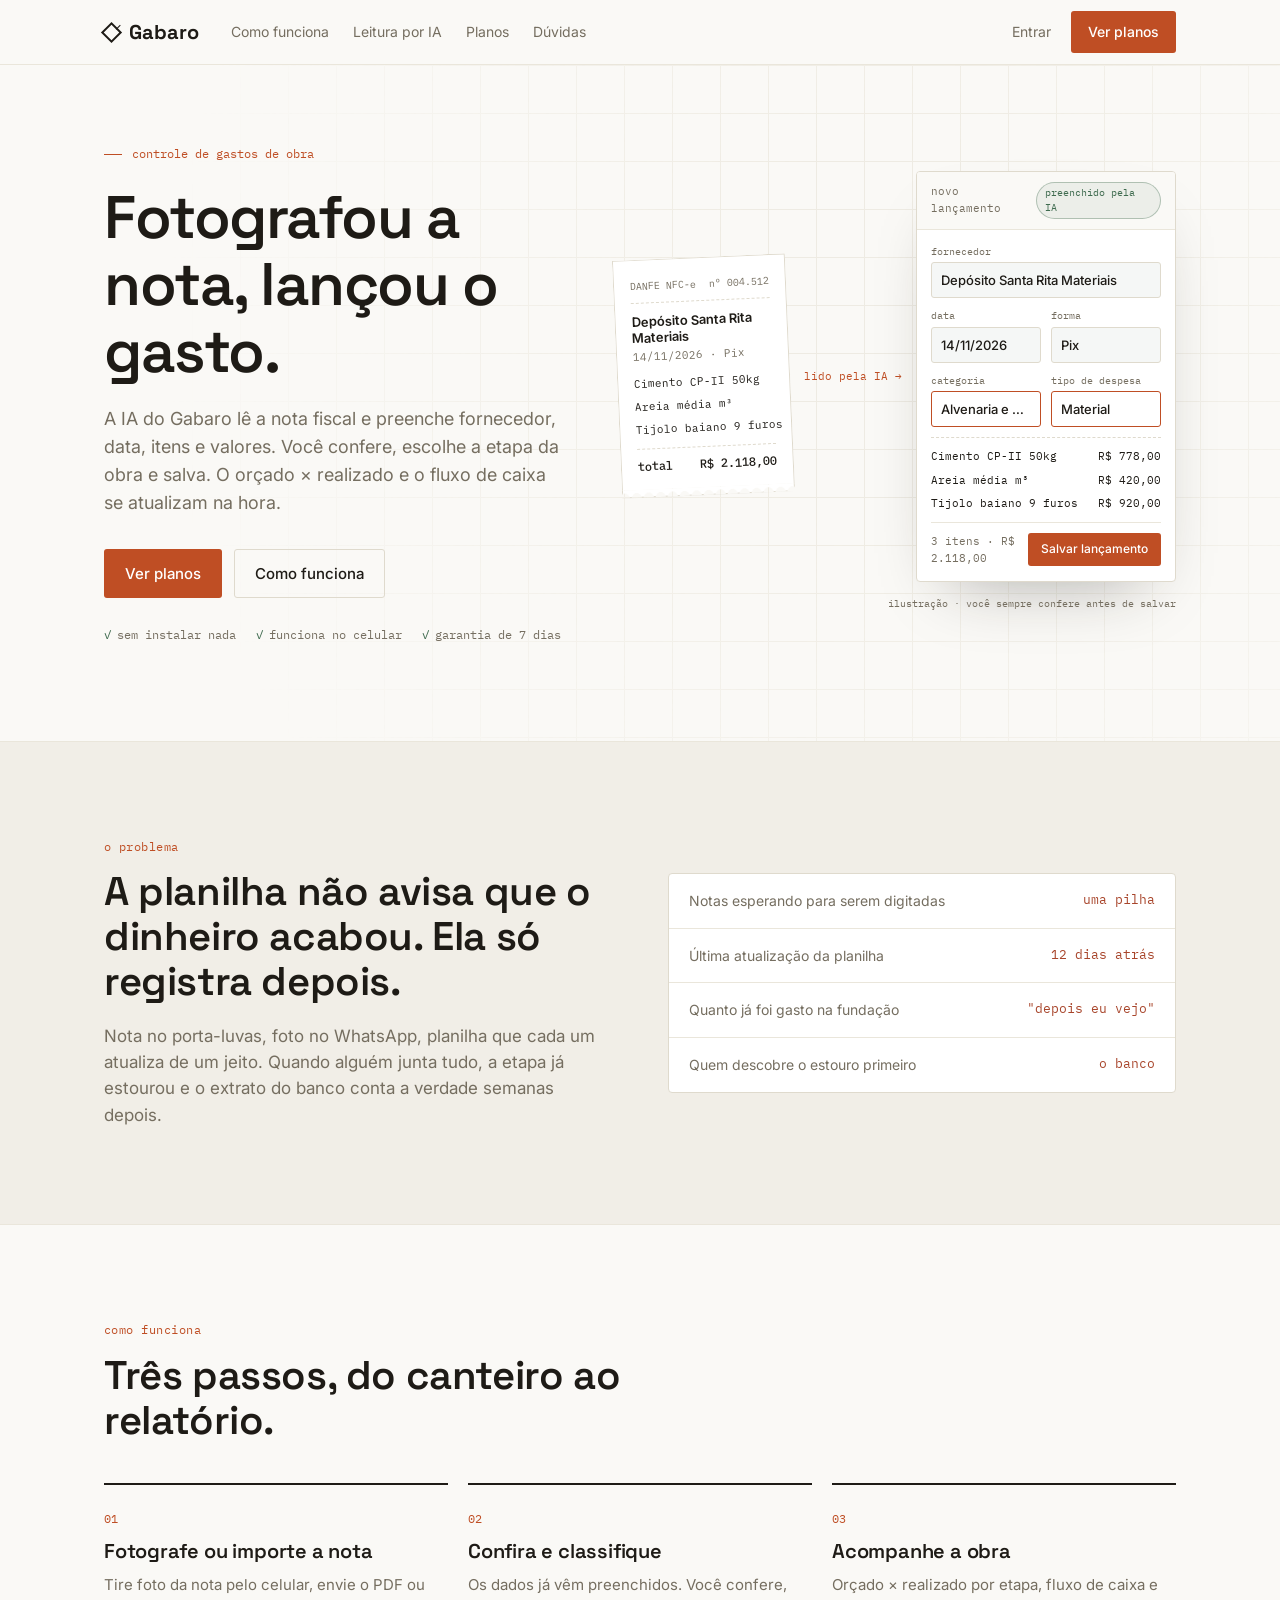
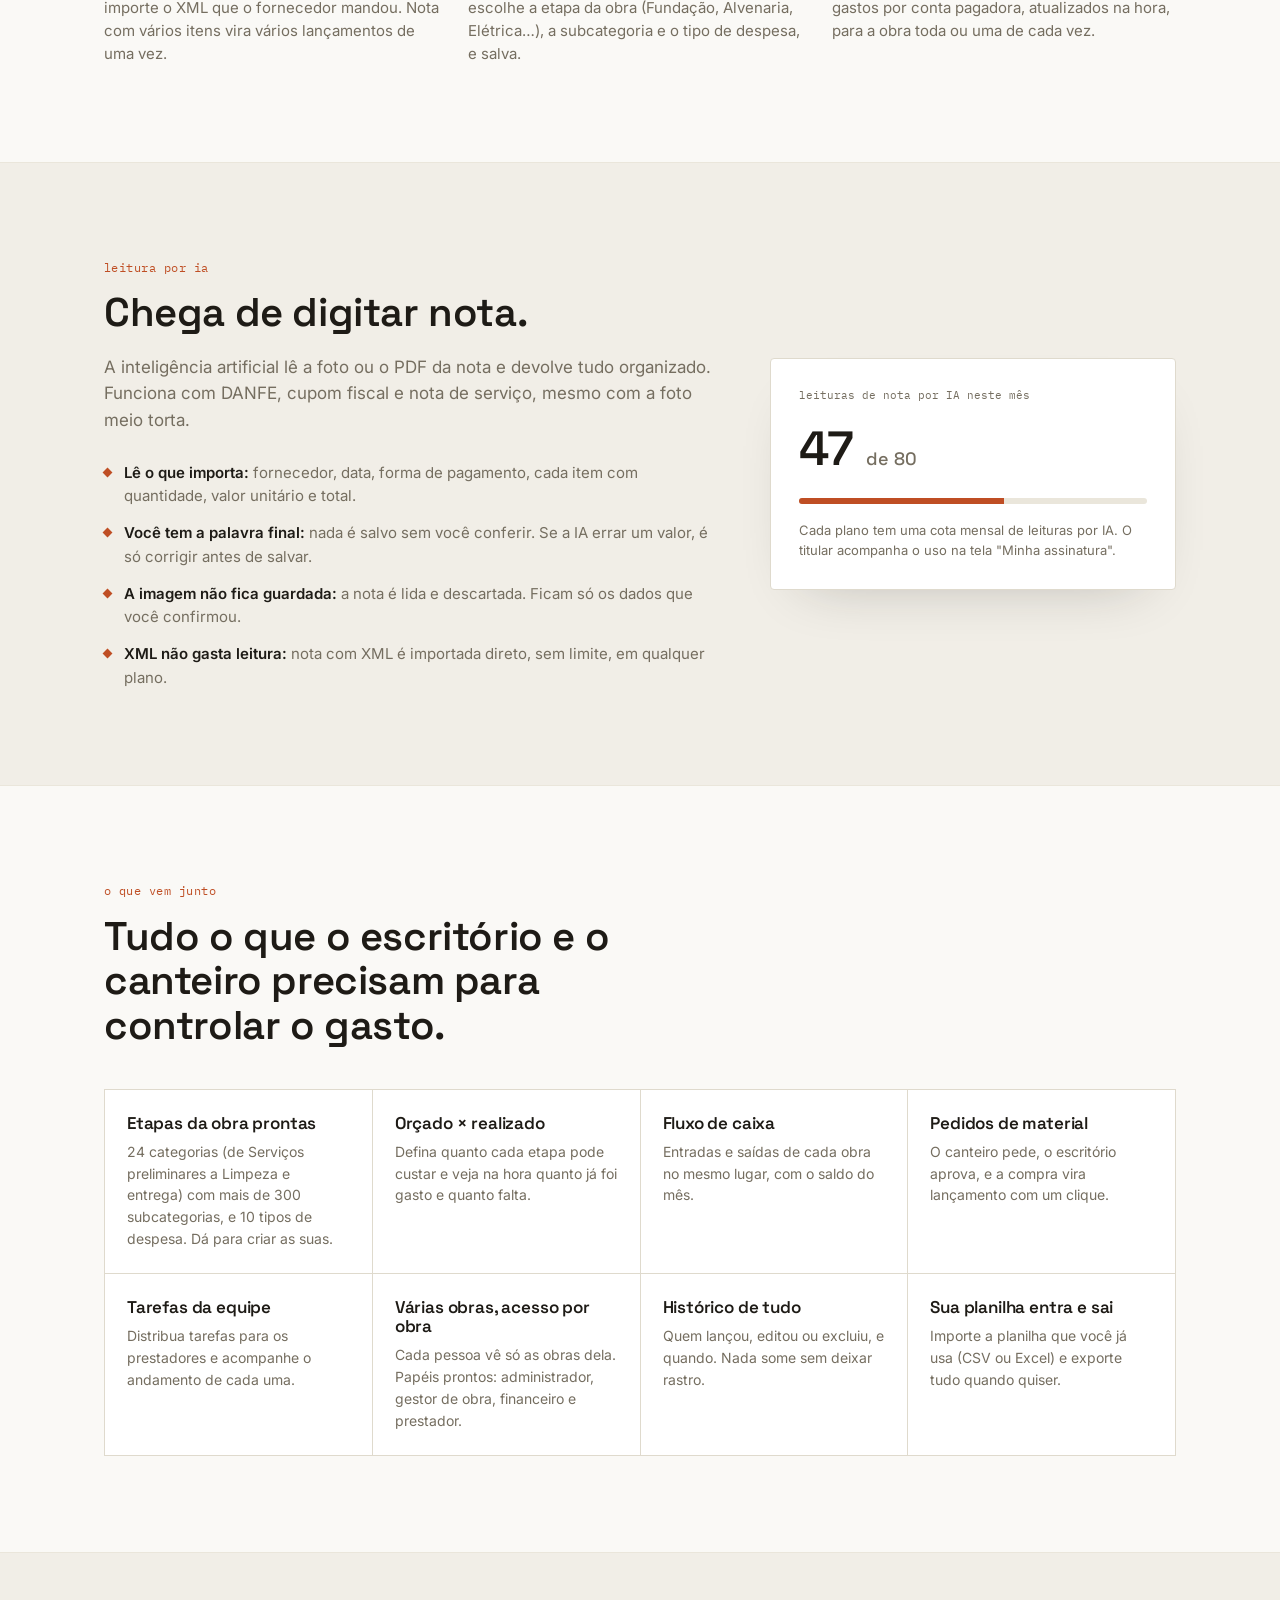
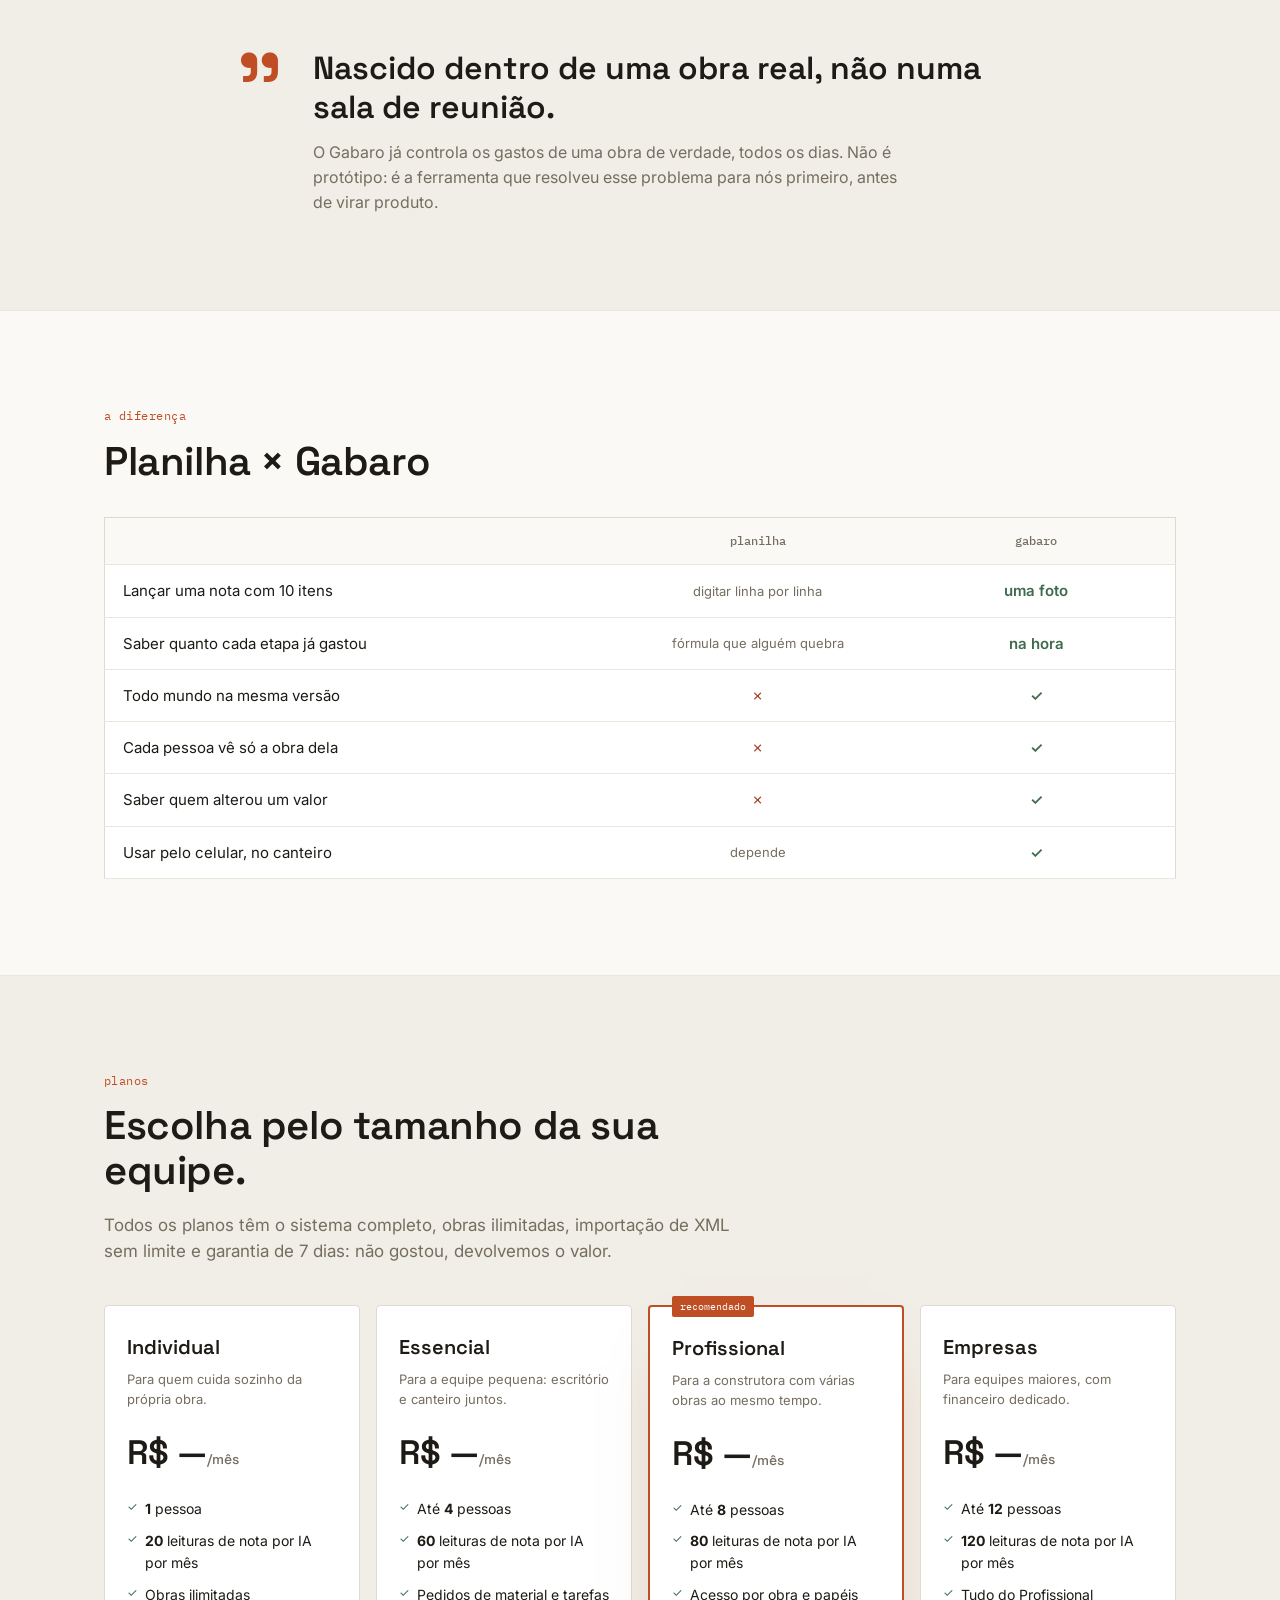
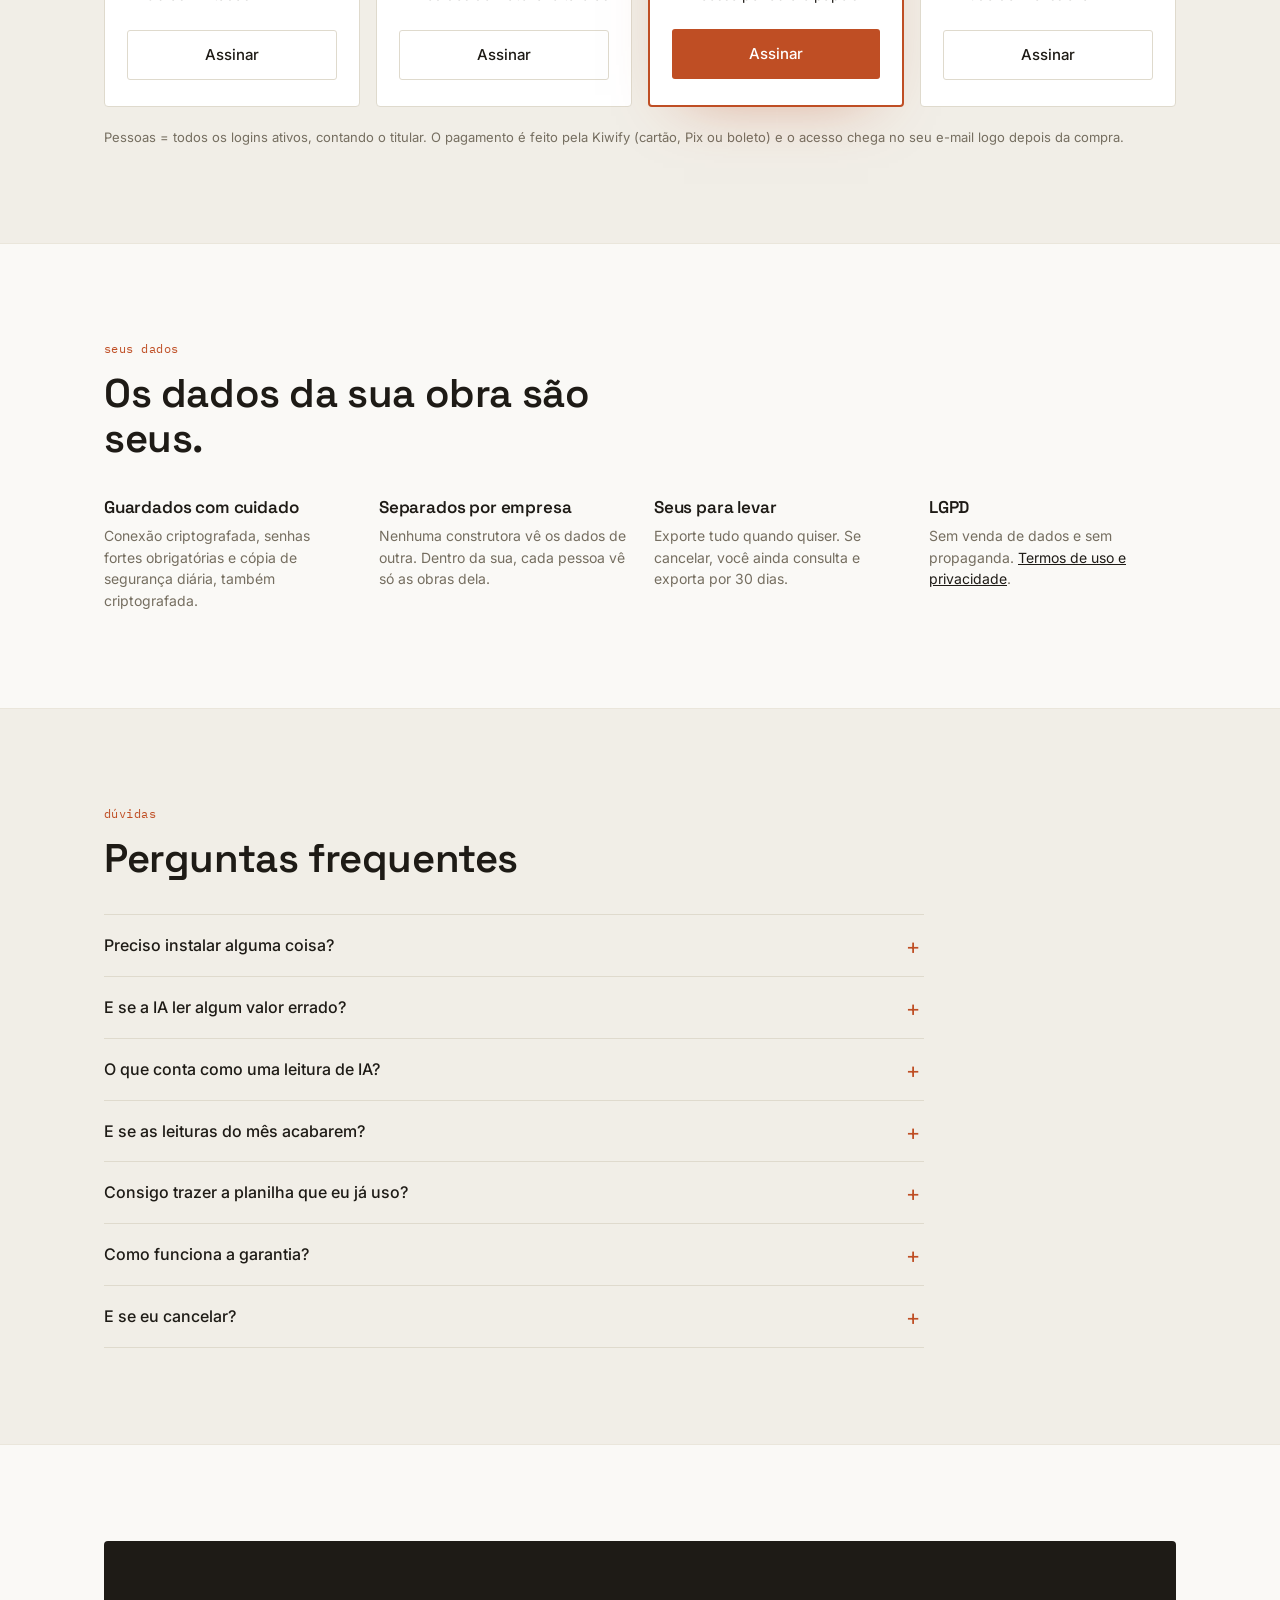
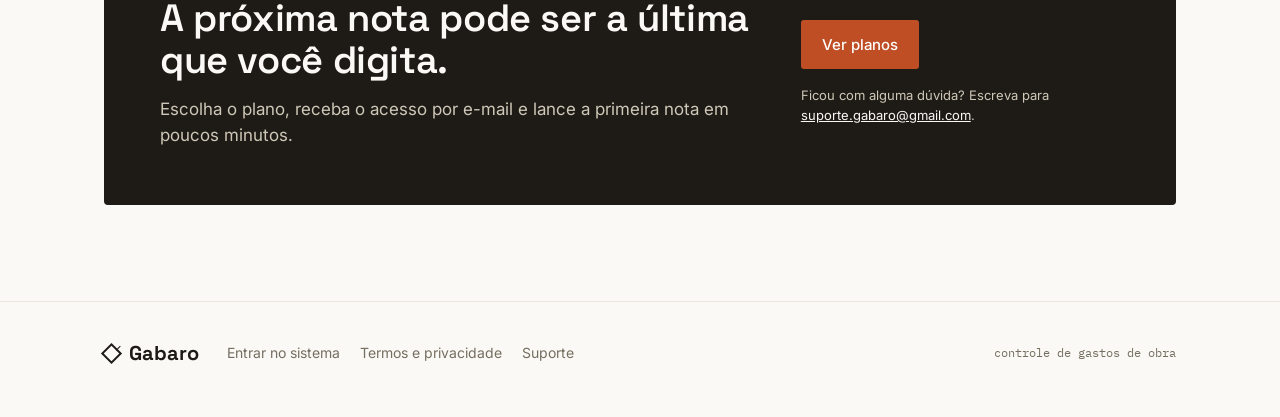
==== index.html @ 7b26a770 "feat: página de vendas refeita com o Gabaro de hoje e a leitura por IA Tira o que o sistema não tem " ====
<!DOCTYPE html>
<html lang="pt-BR">
<head>
<meta charset="UTF-8">
<meta name="viewport" content="width=device-width, initial-scale=1.0">
<title>Gabaro — controle de gastos de obra</title>
<meta name="description" content="Fotografe a nota e a IA lança o gasto. Orçado × realizado por etapa, fluxo de caixa e a equipe da obra trabalhando junto. Sem planilha.">
<link rel="preconnect" href="https://fonts.googleapis.com">
<link rel="preconnect" href="https://fonts.gstatic.com" crossorigin>
<link href="https://fonts.googleapis.com/css2?family=Space+Grotesk:wght@500;600;700&family=Inter:wght@400;500;600&family=IBM+Plex+Mono:wght@400;500&display=swap" rel="stylesheet">
<link rel="stylesheet" href="style.css">
</head>
<body>

<!--
  PREENCHER ANTES DE PUBLICAR (procure por "PREENCHER"):
  - preço de cada plano (R$ —) e o link de checkout da Kiwify de cada um (href="#planos")
  - leituras de IA por plano: números provisórios até a medição com notas reais
  - endereço do sistema: https://app.gabaro.com.br (trocar se o domínio for outro)
-->

<header>
  <div class="wrap nav">
    <a href="#topo" class="logo"><span class="mark"></span>Gabaro</a>
    <nav class="nav-links">
      <a href="#como-funciona">Como funciona</a>
      <a href="#ia">Leitura por IA</a>
      <a href="#planos">Planos</a>
      <a href="#duvidas">Dúvidas</a>
    </nav>
    <div class="nav-acoes">
      <a href="https://app.gabaro.com.br" class="nav-entrar">Entrar</a>
      <a href="#planos" class="btn btn-primary">Ver planos</a>
    </div>
  </div>
</header>

<main id="topo">

<!-- ───────── hero ───────── -->
<section class="hero">
  <div class="wrap hero-grid">
    <div class="hero-texto">
      <div class="eyebrow mono">controle de gastos de obra</div>
      <h1 class="headline">Fotografou a nota, lançou o gasto.</h1>
      <p class="sub">A IA do Gabaro lê a nota fiscal e preenche fornecedor, data, itens e valores. Você confere, escolhe a etapa da obra e salva. O orçado × realizado e o fluxo de caixa se atualizam na hora.</p>
      <div class="hero-ctas">
        <a href="#planos" class="btn btn-primary">Ver planos</a>
        <a href="#como-funciona" class="btn btn-ghost">Como funciona</a>
      </div>
      <ul class="hero-selos mono">
        <li>sem instalar nada</li>
        <li>funciona no celular</li>
        <li>garantia de 7 dias</li>
      </ul>
    </div>

    <!-- ilustração: nota lida pela IA virando lançamento -->
    <div class="demo reveal" aria-label="Ilustração: nota fiscal lida pela IA e o lançamento preenchido">
      <div class="nota">
        <div class="nota-topo mono">
          <span>DANFE NFC-e</span><span>nº 004.512</span>
        </div>
        <div class="nota-forn">Depósito Santa Rita Materiais</div>
        <div class="nota-data mono">14/11/2026 · Pix</div>
        <div class="nota-itens mono">
          <div><span>Cimento CP-II 50kg</span><span>20 × 38,90</span></div>
          <div><span>Areia média m³</span><span>3 × 140,00</span></div>
          <div><span>Tijolo baiano 9 furos</span><span>1000 × 0,92</span></div>
        </div>
        <div class="nota-total mono"><span>total</span><span>R$ 2.118,00</span></div>
        <div class="scan" aria-hidden="true"></div>
      </div>

      <div class="seta mono" aria-hidden="true">lido pela IA <span class="seta-ponta">→</span></div>

      <div class="janela">
        <div class="janela-barra">
          <span class="mono">novo lançamento</span>
          <span class="pill mono">preenchido pela IA</span>
        </div>
        <div class="janela-corpo">
          <div class="campo"><span class="mono">fornecedor</span><b>Depósito Santa Rita Materiais</b></div>
          <div class="campos-2">
            <div class="campo"><span class="mono">data</span><b>14/11/2026</b></div>
            <div class="campo"><span class="mono">forma</span><b>Pix</b></div>
          </div>
          <div class="campos-2">
            <div class="campo campo-voce"><span class="mono">categoria</span><b>Alvenaria e vedação</b></div>
            <div class="campo campo-voce"><span class="mono">tipo de despesa</span><b>Material</b></div>
          </div>
          <div class="linhas mono">
            <div><span>Cimento CP-II 50kg</span><span>R$ 778,00</span></div>
            <div><span>Areia média m³</span><span>R$ 420,00</span></div>
            <div><span>Tijolo baiano 9 furos</span><span>R$ 920,00</span></div>
          </div>
          <div class="janela-rodape">
            <span class="mono">3 itens · R$ 2.118,00</span>
            <span class="btn btn-primary btn-sm">Salvar lançamento</span>
          </div>
        </div>
      </div>
      <div class="demo-legenda mono">ilustração · você sempre confere antes de salvar</div>
    </div>
  </div>
</section>

<!-- ───────── problema ───────── -->
<section class="section-alt">
  <div class="wrap problema reveal">
    <div>
      <div class="kicker">o problema</div>
      <h2 class="section-title">A planilha não avisa que o dinheiro acabou. Ela só registra depois.</h2>
      <p class="lede">Nota no porta-luvas, foto no WhatsApp, planilha que cada um atualiza de um jeito. Quando alguém junta tudo, a etapa já estourou e o extrato do banco conta a verdade semanas depois.</p>
    </div>
    <div class="problema-quadro">
      <div class="row"><span class="k">Notas esperando para serem digitadas</span><span class="v warn">uma pilha</span></div>
      <div class="row"><span class="k">Última atualização da planilha</span><span class="v warn">12 dias atrás</span></div>
      <div class="row"><span class="k">Quanto já foi gasto na fundação</span><span class="v warn">"depois eu vejo"</span></div>
      <div class="row"><span class="k">Quem descobre o estouro primeiro</span><span class="v warn">o banco</span></div>
    </div>
  </div>
</section>

<!-- ───────── como funciona ───────── -->
<section id="como-funciona">
  <div class="wrap reveal">
    <div class="kicker">como funciona</div>
    <h2 class="section-title">Três passos, do canteiro ao relatório.</h2>
    <div class="passos">
      <div class="passo">
        <span class="num mono">01</span>
        <h3>Fotografe ou importe a nota</h3>
        <p>Tire foto da nota pelo celular, envie o PDF ou importe o XML que o fornecedor mandou. Nota com vários itens vira vários lançamentos de uma vez.</p>
      </div>
      <div class="passo">
        <span class="num mono">02</span>
        <h3>Confira e classifique</h3>
        <p>Os dados já vêm preenchidos. Você confere, escolhe a etapa da obra (Fundação, Alvenaria, Elétrica…), a subcategoria e o tipo de despesa, e salva.</p>
      </div>
      <div class="passo">
        <span class="num mono">03</span>
        <h3>Acompanhe a obra</h3>
        <p>Orçado × realizado por etapa, fluxo de caixa e gastos por conta pagadora, atualizados na hora, para a obra toda ou uma de cada vez.</p>
      </div>
    </div>
  </div>
</section>

<!-- ───────── IA ───────── -->
<section class="section-alt" id="ia">
  <div class="wrap ia reveal">
    <div>
      <div class="kicker">leitura por IA</div>
      <h2 class="section-title">Chega de digitar nota.</h2>
      <p class="lede">A inteligência artificial lê a foto ou o PDF da nota e devolve tudo organizado. Funciona com DANFE, cupom fiscal e nota de serviço, mesmo com a foto meio torta.</p>
      <ul class="ia-lista">
        <li><b>Lê o que importa:</b> fornecedor, data, forma de pagamento, cada item com quantidade, valor unitário e total.</li>
        <li><b>Você tem a palavra final:</b> nada é salvo sem você conferir. Se a IA errar um valor, é só corrigir antes de salvar.</li>
        <li><b>A imagem não fica guardada:</b> a nota é lida e descartada. Ficam só os dados que você confirmou.</li>
        <li><b>XML não gasta leitura:</b> nota com XML é importada direto, sem limite, em qualquer plano.</li>
      </ul>
    </div>
    <div class="ia-cartao">
      <div class="ia-cartao-topo mono">leituras de nota por IA neste mês</div>
      <div class="ia-numero display">47 <span>de 80</span></div>
      <div class="ia-barra"><div class="ia-barra-uso"></div></div>
      <p class="ia-nota">Cada plano tem uma cota mensal de leituras por IA. O titular acompanha o uso na tela "Minha assinatura".</p>
    </div>
  </div>
</section>

<!-- ───────── recursos ───────── -->
<section>
  <div class="wrap reveal">
    <div class="kicker">o que vem junto</div>
    <h2 class="section-title">Tudo o que o escritório e o canteiro precisam para controlar o gasto.</h2>
    <div class="recursos">
      <div class="recurso">
        <h3>Etapas da obra prontas</h3>
        <p>24 categorias (de Serviços preliminares a Limpeza e entrega) com mais de 300 subcategorias, e 10 tipos de despesa. Dá para criar as suas.</p>
      </div>
      <div class="recurso">
        <h3>Orçado × realizado</h3>
        <p>Defina quanto cada etapa pode custar e veja na hora quanto já foi gasto e quanto falta.</p>
      </div>
      <div class="recurso">
        <h3>Fluxo de caixa</h3>
        <p>Entradas e saídas de cada obra no mesmo lugar, com o saldo do mês.</p>
      </div>
      <div class="recurso">
        <h3>Pedidos de material</h3>
        <p>O canteiro pede, o escritório aprova, e a compra vira lançamento com um clique.</p>
      </div>
      <div class="recurso">
        <h3>Tarefas da equipe</h3>
        <p>Distribua tarefas para os prestadores e acompanhe o andamento de cada uma.</p>
      </div>
      <div class="recurso">
        <h3>Várias obras, acesso por obra</h3>
        <p>Cada pessoa vê só as obras dela. Papéis prontos: administrador, gestor de obra, financeiro e prestador.</p>
      </div>
      <div class="recurso">
        <h3>Histórico de tudo</h3>
        <p>Quem lançou, editou ou excluiu, e quando. Nada some sem deixar rastro.</p>
      </div>
      <div class="recurso">
        <h3>Sua planilha entra e sai</h3>
        <p>Importe a planilha que você já usa (CSV ou Excel) e exporte tudo quando quiser.</p>
      </div>
    </div>
  </div>
</section>

<!-- ───────── prova ───────── -->
<section class="section-alt">
  <div class="wrap prova reveal">
    <div class="prova-marca" aria-hidden="true">"</div>
    <div>
      <blockquote>Nascido dentro de uma obra real, não numa sala de reunião.</blockquote>
      <p class="small">O Gabaro já controla os gastos de uma obra de verdade, todos os dias. Não é protótipo: é a ferramenta que resolveu esse problema para nós primeiro, antes de virar produto.</p>
    </div>
  </div>
</section>

<!-- ───────── comparativo ───────── -->
<section>
  <div class="wrap reveal">
    <div class="kicker">a diferença</div>
    <h2 class="section-title">Planilha × Gabaro</h2>
    <div class="compare-wrap">
      <table class="compare">
        <thead>
          <tr><th>&nbsp;</th><th>Planilha</th><th>Gabaro</th></tr>
        </thead>
        <tbody>
          <tr><td>Lançar uma nota com 10 itens</td><td class="meh">digitar linha por linha</td><td class="yes">uma foto</td></tr>
          <tr><td>Saber quanto cada etapa já gastou</td><td class="meh">fórmula que alguém quebra</td><td class="yes">na hora</td></tr>
          <tr><td>Todo mundo na mesma versão</td><td class="no">✗</td><td class="yes">✓</td></tr>
          <tr><td>Cada pessoa vê só a obra dela</td><td class="no">✗</td><td class="yes">✓</td></tr>
          <tr><td>Saber quem alterou um valor</td><td class="no">✗</td><td class="yes">✓</td></tr>
          <tr><td>Usar pelo celular, no canteiro</td><td class="meh">depende</td><td class="yes">✓</td></tr>
        </tbody>
      </table>
    </div>
  </div>
</section>

<!-- ───────── planos ───────── -->
<section class="section-alt" id="planos">
  <div class="wrap reveal">
    <div class="kicker">planos</div>
    <h2 class="section-title">Escolha pelo tamanho da sua equipe.</h2>
    <p class="lede">Todos os planos têm o sistema completo, obras ilimitadas, importação de XML sem limite e garantia de 7 dias: não gostou, devolvemos o valor.</p>

    <!-- PREENCHER: preços, links de checkout da Kiwify e cotas de IA definitivas -->
    <div class="planos">
      <div class="plano">
        <div class="plano-nome">Individual</div>
        <p class="plano-para">Para quem cuida sozinho da própria obra.</p>
        <div class="plano-preco display">R$ —<span>/mês</span></div>
        <ul class="plano-lista">
          <li><b>1</b> pessoa</li>
          <li><b>20</b> leituras de nota por IA por mês</li>
          <li>Obras ilimitadas</li>
        </ul>
        <a href="#planos" class="btn btn-ghost">Assinar</a>
      </div>
      <div class="plano">
        <div class="plano-nome">Essencial</div>
        <p class="plano-para">Para a equipe pequena: escritório e canteiro juntos.</p>
        <div class="plano-preco display">R$ —<span>/mês</span></div>
        <ul class="plano-lista">
          <li>Até <b>4</b> pessoas</li>
          <li><b>60</b> leituras de nota por IA por mês</li>
          <li>Pedidos de material e tarefas</li>
        </ul>
        <a href="#planos" class="btn btn-ghost">Assinar</a>
      </div>
      <div class="plano plano-destaque">
        <div class="plano-selo mono">recomendado</div>
        <div class="plano-nome">Profissional</div>
        <p class="plano-para">Para a construtora com várias obras ao mesmo tempo.</p>
        <div class="plano-preco display">R$ —<span>/mês</span></div>
        <ul class="plano-lista">
          <li>Até <b>8</b> pessoas</li>
          <li><b>80</b> leituras de nota por IA por mês</li>
          <li>Acesso por obra e papéis</li>
        </ul>
        <a href="#planos" class="btn btn-primary">Assinar</a>
      </div>
      <div class="plano">
        <div class="plano-nome">Empresas</div>
        <p class="plano-para">Para equipes maiores, com financeiro dedicado.</p>
        <div class="plano-preco display">R$ —<span>/mês</span></div>
        <ul class="plano-lista">
          <li>Até <b>12</b> pessoas</li>
          <li><b>120</b> leituras de nota por IA por mês</li>
          <li>Tudo do Profissional</li>
        </ul>
        <a href="#planos" class="btn btn-ghost">Assinar</a>
      </div>
    </div>
    <p class="planos-nota">Pessoas = todos os logins ativos, contando o titular. O pagamento é feito pela Kiwify (cartão, Pix ou boleto) e o acesso chega no seu e-mail logo depois da compra.</p>
  </div>
</section>

<!-- ───────── segurança ───────── -->
<section>
  <div class="wrap reveal">
    <div class="kicker">seus dados</div>
    <h2 class="section-title">Os dados da sua obra são seus.</h2>
    <div class="seguranca">
      <div><h3>Guardados com cuidado</h3><p>Conexão criptografada, senhas fortes obrigatórias e cópia de segurança diária, também criptografada.</p></div>
      <div><h3>Separados por empresa</h3><p>Nenhuma construtora vê os dados de outra. Dentro da sua, cada pessoa vê só as obras dela.</p></div>
      <div><h3>Seus para levar</h3><p>Exporte tudo quando quiser. Se cancelar, você ainda consulta e exporta por 30 dias.</p></div>
      <div><h3>LGPD</h3><p>Sem venda de dados e sem propaganda. <a href="https://app.gabaro.com.br/termos.html">Termos de uso e privacidade</a>.</p></div>
    </div>
  </div>
</section>

<!-- ───────── dúvidas ───────── -->
<section class="section-alt" id="duvidas">
  <div class="wrap reveal">
    <div class="kicker">dúvidas</div>
    <h2 class="section-title">Perguntas frequentes</h2>
    <div class="faq">
      <details>
        <summary>Preciso instalar alguma coisa?</summary>
        <p>Não. O Gabaro funciona no navegador do computador e do celular. É só entrar com o seu login.</p>
      </details>
      <details>
        <summary>E se a IA ler algum valor errado?</summary>
        <p>Nada é salvo sem você conferir. Os campos chegam preenchidos para você revisar; se algo estiver errado, você corrige antes de salvar.</p>
      </details>
      <details>
        <summary>O que conta como uma leitura de IA?</summary>
        <p>Cada nota enviada por foto ou PDF conta uma leitura, não importa quantos itens ela tenha. Se a leitura falhar por erro do sistema, ela não conta. Importar XML não gasta leitura.</p>
      </details>
      <details>
        <summary>E se as leituras do mês acabarem?</summary>
        <p>Você continua lançando à mão ou pelo XML normalmente. Se precisar de mais leituras com frequência, é só mudar de plano.</p>
      </details>
      <details>
        <summary>Consigo trazer a planilha que eu já uso?</summary>
        <p>Sim. Dá para importar planilhas em CSV ou Excel, e as categorias que não existirem são criadas na importação.</p>
      </details>
      <details>
        <summary>Como funciona a garantia?</summary>
        <p>Você tem 7 dias para testar. Se não gostar, pede o reembolso pela Kiwify e recebe o valor de volta.</p>
      </details>
      <details>
        <summary>E se eu cancelar?</summary>
        <p>O acesso completo continua até o fim do período pago. Depois, o sistema fica em modo somente leitura por 30 dias, para você exportar o que quiser.</p>
      </details>
    </div>
  </div>
</section>

<!-- ───────── chamada final ───────── -->
<section>
  <div class="wrap">
    <div class="cta-final reveal">
      <div>
        <h2>A próxima nota pode ser a última que você digita.</h2>
        <p class="lede">Escolha o plano, receba o acesso por e-mail e lance a primeira nota em poucos minutos.</p>
      </div>
      <div class="cta-final-acoes">
        <a href="#planos" class="btn btn-primary">Ver planos</a>
        <p class="cta-contato">Ficou com alguma dúvida? Escreva para <a href="mailto:suporte.gabaro@gmail.com">suporte.gabaro@gmail.com</a>.</p>
      </div>
    </div>
  </div>
</section>

</main>

<footer>
  <div class="wrap foot-row">
    <a href="#topo" class="logo"><span class="mark"></span>Gabaro</a>
    <div class="foot-links">
      <a href="https://app.gabaro.com.br">Entrar no sistema</a>
      <a href="https://app.gabaro.com.br/termos.html">Termos e privacidade</a>
      <a href="mailto:suporte.gabaro@gmail.com">Suporte</a>
    </div>
    <span class="tag mono">controle de gastos de obra</span>
  </div>
</footer>

<script src="script.js"></script>
</body>
</html>
---- style.css ----
/* Mesmas cores e fontes do sistema (front/src/index.css do Gabaro). */
:root {
  --bg: #FAF9F6;
  --bg-alt: #F1EEE7;
  --panel: #FFFFFF;
  --ink: #1E1B16;
  --mut: #756E60;
  --line: #DFDACD;
  --line-soft: #EAE6DB;
  --accent: #BF4E24;
  --blue: #3C5A96;
  --ok: #3F6B4F;
  --bad: #A8452B;
  --radius: 3px;
  --max: 1120px;
}

* { box-sizing: border-box; }
html { scroll-behavior: smooth; scroll-padding-top: 72px; }
body {
  margin: 0;
  background: var(--bg);
  color: var(--ink);
  font-family: 'Inter', system-ui, sans-serif;
  font-size: 16px;
  line-height: 1.55;
  -webkit-font-smoothing: antialiased;
}
h1, h2, h3 {
  font-family: 'Space Grotesk', sans-serif;
  font-weight: 600;
  line-height: 1.12;
  margin: 0;
  letter-spacing: -0.01em;
}
p { margin: 0; }
a { color: inherit; }
.mono { font-family: 'IBM Plex Mono', monospace; }
.display { font-family: 'Space Grotesk', sans-serif; }
:focus-visible { outline: 2px solid var(--accent); outline-offset: 2px; }

@media (prefers-reduced-motion: reduce) {
  *, *::before, *::after { animation: none !important; transition: none !important; }
  html { scroll-behavior: auto; }
}

.wrap { max-width: var(--max); margin: 0 auto; padding: 0 24px; }

/* ── botões ── */
.btn {
  display: inline-flex;
  align-items: center;
  justify-content: center;
  gap: 8px;
  padding: 12px 20px;
  border-radius: var(--radius);
  font-size: 15px;
  font-weight: 500;
  text-decoration: none;
  border: 1px solid transparent;
  cursor: pointer;
  transition: transform .15s, box-shadow .15s, border-color .15s;
  white-space: nowrap;
}
.btn-primary { background: var(--accent); color: #fff; }
.btn-primary:hover { transform: translateY(-1px); box-shadow: 0 6px 16px rgba(191, 78, 36, .25); }
.btn-ghost { background: transparent; color: var(--ink); border-color: var(--line); }
.btn-ghost:hover { border-color: var(--ink); }
.btn-sm { padding: 6px 12px; font-size: 12px; }

/* ── topo ── */
header {
  position: sticky;
  top: 0;
  z-index: 10;
  background: rgba(250, 249, 246, .92);
  backdrop-filter: blur(8px);
  border-bottom: 1px solid var(--line-soft);
}
.nav { display: flex; align-items: center; gap: 32px; height: 64px; }
.logo {
  font-family: 'Space Grotesk', sans-serif;
  font-weight: 700;
  font-size: 20px;
  display: inline-flex;
  align-items: center;
  gap: 10px;
  text-decoration: none;
  color: var(--ink);
}
.logo .mark {
  width: 15px;
  height: 15px;
  border: 2px solid var(--ink);
  transform: rotate(45deg);
  position: relative;
}
.logo .mark::after {
  content: '';
  position: absolute;
  left: 50%;
  top: -6px;
  width: 1px;
  height: 6px;
  background: var(--ink);
}
.nav-links { display: flex; gap: 24px; font-size: 14px; }
.nav-links a, .nav-entrar { text-decoration: none; color: var(--mut); }
.nav-links a:hover, .nav-entrar:hover { color: var(--ink); }
.nav-acoes { margin-left: auto; display: flex; align-items: center; gap: 20px; font-size: 14px; }
.nav-acoes .btn { padding: 9px 16px; font-size: 14px; }

/* ── seções ── */
section { padding: 96px 0; }
.section-alt { background: var(--bg-alt); border-top: 1px solid var(--line-soft); border-bottom: 1px solid var(--line-soft); }
.kicker {
  font-family: 'IBM Plex Mono', monospace;
  font-size: 12px;
  color: var(--accent);
  text-transform: lowercase;
  letter-spacing: .04em;
  margin-bottom: 14px;
}
h2.section-title { font-size: clamp(28px, 3.6vw, 40px); max-width: 22ch; margin-bottom: 18px; }
.lede { color: var(--mut); font-size: 17px; max-width: 60ch; }

/* ── hero ── */
.hero { padding: 72px 0 96px; position: relative; overflow: hidden; }
.hero::before {
  content: '';
  position: absolute;
  inset: 0;
  pointer-events: none;
  background-image:
    linear-gradient(to right, var(--line-soft) 1px, transparent 1px),
    linear-gradient(to bottom, var(--line-soft) 1px, transparent 1px);
  background-size: 48px 48px;
  mask-image: radial-gradient(circle at 70% 40%, black 20%, transparent 75%);
  -webkit-mask-image: radial-gradient(circle at 70% 40%, black 20%, transparent 75%);
  opacity: .7;
}
.hero-grid {
  position: relative;
  display: grid;
  grid-template-columns: minmax(0, 0.9fr) minmax(0, 1.1fr);
  gap: 56px;
  align-items: center;
}
.eyebrow {
  font-size: 12px;
  color: var(--accent);
  text-transform: lowercase;
  display: inline-flex;
  align-items: center;
  gap: 10px;
  margin-bottom: 20px;
}
.eyebrow::before { content: ''; width: 18px; height: 1px; background: var(--accent); }
h1.headline { font-size: clamp(38px, 5.2vw, 60px); letter-spacing: -0.025em; margin-bottom: 20px; }
.sub { font-size: 18px; color: var(--mut); max-width: 46ch; margin-bottom: 32px; }
.hero-ctas { display: flex; gap: 12px; flex-wrap: wrap; margin-bottom: 28px; }
.hero-selos { list-style: none; padding: 0; margin: 0; display: flex; flex-wrap: wrap; gap: 8px 20px; font-size: 12px; color: var(--mut); }
.hero-selos li::before { content: '✓'; color: var(--ok); margin-right: 6px; }

/* ilustração da nota → lançamento */
.demo {
  display: grid;
  grid-template-columns: minmax(0, 0.8fr) auto minmax(0, 1.2fr);
  align-items: center;
  gap: 14px;
}
.nota {
  position: relative;
  overflow: hidden;
  background: #fff;
  border: 1px solid var(--line);
  padding: 18px 16px 20px;
  transform: rotate(-2.5deg);
  box-shadow: 0 18px 40px -24px rgba(30, 27, 22, .35);
  font-size: 12px;
  /* borda serrilhada embaixo, como cupom */
  -webkit-mask: linear-gradient(#000 0 0) top / 100% calc(100% - 8px) no-repeat,
    radial-gradient(circle 5px at 50% 100%, transparent 98%, #000) bottom / 12px 8px repeat-x;
  mask: linear-gradient(#000 0 0) top / 100% calc(100% - 8px) no-repeat,
    radial-gradient(circle 5px at 50% 100%, transparent 98%, #000) bottom / 12px 8px repeat-x;
}
.nota-topo { display: flex; justify-content: space-between; color: var(--mut); font-size: 10px; border-bottom: 1px dashed var(--line); padding-bottom: 8px; margin-bottom: 10px; }
.nota-forn { font-weight: 600; font-size: 13px; line-height: 1.3; }
.nota-data { color: var(--mut); font-size: 11px; margin: 2px 0 10px; }
.nota-itens { display: grid; gap: 6px; font-size: 11px; border-bottom: 1px dashed var(--line); padding-bottom: 10px; }
.nota-itens div, .nota-total, .linhas div { display: flex; justify-content: space-between; gap: 8px; }
.nota-itens span:first-child { overflow: hidden; text-overflow: ellipsis; white-space: nowrap; }
.nota-itens span:last-child { white-space: nowrap; color: var(--mut); }
.nota-total { font-weight: 500; padding-top: 8px; font-size: 12px; }
.scan {
  position: absolute;
  left: 0;
  right: 0;
  height: 36px;
  top: -40px;
  background: linear-gradient(to bottom, transparent, rgba(191, 78, 36, .16), transparent);
  border-bottom: 1px solid rgba(191, 78, 36, .5);
  animation: scan 3.2s ease-in-out infinite;
}
@keyframes scan { 0% { top: -40px; } 60%, 100% { top: 105%; } }
.seta { font-size: 11px; color: var(--accent); writing-mode: horizontal-tb; white-space: nowrap; }

.janela {
  background: var(--panel);
  border: 1px solid var(--line);
  border-radius: 4px;
  box-shadow: 0 30px 70px -36px rgba(30, 27, 22, .4);
  overflow: hidden;
}
.janela-barra {
  display: flex;
  justify-content: space-between;
  align-items: center;
  padding: 10px 14px;
  border-bottom: 1px solid var(--line-soft);
  font-size: 11px;
  color: var(--mut);
  background: var(--bg);
}
.pill { color: var(--ok); border: 1px solid rgba(63, 107, 79, .35); background: rgba(63, 107, 79, .07); padding: 2px 8px; border-radius: 999px; font-size: 10px; }
.janela-corpo { padding: 14px; display: grid; gap: 10px; }
.campos-2 { display: grid; grid-template-columns: 1fr 1fr; gap: 10px; }
.campo { display: grid; gap: 3px; min-width: 0; }
.campo span { font-size: 10px; color: var(--mut); }
.campo b {
  font-weight: 500;
  font-size: 13px;
  border: 1px solid var(--line);
  border-radius: var(--radius);
  padding: 7px 9px;
  background: rgba(63, 107, 79, .05);
  white-space: nowrap;
  overflow: hidden;
  text-overflow: ellipsis;
}
.campo-voce b { background: var(--panel); border-color: var(--accent); }
.linhas { display: grid; gap: 6px; font-size: 11px; border-top: 1px dashed var(--line); padding-top: 10px; }
.linhas span:first-child { overflow: hidden; text-overflow: ellipsis; white-space: nowrap; }
.janela-rodape { display: flex; justify-content: space-between; align-items: center; gap: 10px; border-top: 1px solid var(--line-soft); padding-top: 10px; font-size: 11px; color: var(--mut); }
.demo-legenda { grid-column: 1 / -1; text-align: right; font-size: 10px; color: var(--mut); }

/* ── problema ── */
.problema { display: grid; grid-template-columns: 1fr 1fr; gap: 56px; align-items: center; }
.problema-quadro { background: var(--panel); border: 1px solid var(--line); border-radius: 4px; }
.problema-quadro .row { display: flex; justify-content: space-between; gap: 16px; padding: 16px 20px; border-bottom: 1px solid var(--line-soft); font-size: 14px; }
.problema-quadro .row:last-child { border-bottom: none; }
.problema-quadro .k { color: var(--mut); }
.problema-quadro .v { font-family: 'IBM Plex Mono', monospace; font-size: 13px; white-space: nowrap; }
.problema-quadro .v.warn { color: var(--bad); }

/* ── passos ── */
.passos { display: grid; grid-template-columns: repeat(3, 1fr); gap: 20px; margin-top: 40px; }
.passo { border-top: 2px solid var(--ink); padding-top: 20px; }
.passo .num { font-size: 12px; color: var(--accent); }
.passo h3 { font-size: 20px; margin: 10px 0 10px; }
.passo p { color: var(--mut); font-size: 15px; }

/* ── IA ── */
.ia { display: grid; grid-template-columns: 1.2fr 0.8fr; gap: 56px; align-items: center; }
.ia-lista { list-style: none; padding: 0; margin: 28px 0 0; display: grid; gap: 14px; }
.ia-lista li { padding-left: 20px; position: relative; color: var(--mut); font-size: 15px; }
.ia-lista li::before { content: ''; position: absolute; left: 0; top: 8px; width: 7px; height: 7px; background: var(--accent); transform: rotate(45deg); }
.ia-lista b { color: var(--ink); font-weight: 600; }
.ia-cartao { background: var(--panel); border: 1px solid var(--line); border-radius: 4px; padding: 28px; box-shadow: 0 24px 60px -36px rgba(30, 27, 22, .3); }
.ia-cartao-topo { font-size: 11px; color: var(--mut); }
.ia-numero { font-size: 48px; font-weight: 600; margin: 8px 0 12px; }
.ia-numero span { font-size: 18px; color: var(--mut); font-weight: 500; }
.ia-barra { height: 6px; background: var(--line-soft); border-radius: 3px; overflow: hidden; }
.ia-barra-uso { height: 100%; width: 59%; background: var(--accent); }
.ia-nota { margin-top: 16px; font-size: 13px; color: var(--mut); }

/* ── recursos ── */
.recursos { display: grid; grid-template-columns: repeat(4, 1fr); gap: 1px; background: var(--line); border: 1px solid var(--line); margin-top: 40px; }
.recurso { background: var(--panel); padding: 24px 22px; }
.recurso h3 { font-size: 17px; margin-bottom: 8px; }
.recurso p { font-size: 14px; color: var(--mut); }

/* ── prova ── */
.prova { display: grid; grid-template-columns: auto 1fr; gap: 28px; align-items: start; max-width: 860px; }
.prova-marca { font-family: 'Space Grotesk', sans-serif; font-size: 120px; line-height: .8; color: var(--accent); }
.prova blockquote { margin: 0 0 14px; font-family: 'Space Grotesk', sans-serif; font-size: clamp(24px, 3vw, 32px); font-weight: 600; line-height: 1.2; }
.prova .small { color: var(--mut); font-size: 16px; max-width: 60ch; }

/* ── comparativo ── */
.compare-wrap { overflow-x: auto; margin-top: 32px; }
table.compare { width: 100%; border-collapse: collapse; background: var(--panel); border: 1px solid var(--line); font-size: 15px; min-width: 520px; }
table.compare th, table.compare td { padding: 14px 18px; border-bottom: 1px solid var(--line-soft); text-align: left; }
table.compare th { font-family: 'IBM Plex Mono', monospace; font-weight: 500; font-size: 12px; color: var(--mut); text-transform: lowercase; background: var(--bg); }
table.compare th:not(:first-child), table.compare td:not(:first-child) { text-align: center; width: 26%; }
.yes { color: var(--ok); font-weight: 600; }
.no { color: var(--bad); }
.meh { color: var(--mut); font-size: 13px; }

/* ── planos ── */
.planos { display: grid; grid-template-columns: repeat(4, 1fr); gap: 16px; margin-top: 40px; align-items: stretch; }
.plano { position: relative; background: var(--panel); border: 1px solid var(--line); border-radius: 4px; padding: 26px 22px; display: flex; flex-direction: column; }
.plano-destaque { border: 2px solid var(--accent); box-shadow: 0 24px 60px -36px rgba(191, 78, 36, .5); }
.plano-selo { position: absolute; top: -11px; left: 22px; background: var(--accent); color: #fff; font-size: 10px; padding: 3px 8px; border-radius: 2px; text-transform: lowercase; }
.plano-nome { font-family: 'Space Grotesk', sans-serif; font-weight: 600; font-size: 20px; }
.plano-para { color: var(--mut); font-size: 13px; margin: 6px 0 18px; min-height: 40px; }
.plano-preco { font-size: 34px; font-weight: 600; margin-bottom: 18px; }
.plano-preco span { font-size: 14px; color: var(--mut); font-weight: 500; }
.plano-lista { list-style: none; padding: 0; margin: 0 0 24px; display: grid; gap: 10px; font-size: 14px; flex: 1; }
.plano-lista li { padding-left: 18px; position: relative; }
.plano-lista li::before { content: '✓'; position: absolute; left: 0; color: var(--ok); font-size: 12px; }
.plano .btn { width: 100%; }
.planos-nota { margin-top: 20px; font-size: 13px; color: var(--mut); }

/* ── segurança ── */
.seguranca { display: grid; grid-template-columns: repeat(4, 1fr); gap: 28px; margin-top: 36px; }
.seguranca h3 { font-size: 17px; margin-bottom: 8px; }
.seguranca p { font-size: 14px; color: var(--mut); }
.seguranca a { color: var(--ink); }

/* ── dúvidas ── */
.faq { margin-top: 32px; max-width: 820px; border-top: 1px solid var(--line); }
.faq details { border-bottom: 1px solid var(--line); }
.faq summary {
  cursor: pointer;
  list-style: none;
  padding: 18px 36px 18px 0;
  font-weight: 500;
  font-size: 16px;
  position: relative;
}
.faq summary::-webkit-details-marker { display: none; }
.faq summary::after { content: '+'; position: absolute; right: 4px; top: 14px; font-size: 22px; color: var(--accent); font-weight: 400; }
.faq details[open] summary::after { content: '−'; }
.faq details p { color: var(--mut); padding: 0 36px 20px 0; font-size: 15px; }

/* ── chamada final ── */
.cta-final {
  display: grid;
  grid-template-columns: 1.3fr 0.7fr;
  gap: 48px;
  align-items: center;
  background: var(--ink);
  color: var(--bg);
  border-radius: 4px;
  padding: 56px;
}
.cta-final h2 { font-size: clamp(28px, 3.4vw, 38px); margin-bottom: 14px; }
.cta-final .lede { color: #CFC8B8; }
.cta-final-acoes { display: grid; gap: 16px; justify-items: start; }
.cta-contato { font-size: 13px; color: #CFC8B8; }
.cta-contato a { color: var(--bg); }

/* ── rodapé ── */
footer { padding: 36px 0 48px; border-top: 1px solid var(--line-soft); }
.foot-row { display: flex; align-items: center; gap: 28px; flex-wrap: wrap; }
.foot-links { display: flex; gap: 20px; font-size: 14px; flex-wrap: wrap; }
.foot-links a { color: var(--mut); text-decoration: none; }
.foot-links a:hover { color: var(--accent); }
.foot-row .tag { margin-left: auto; font-size: 12px; color: var(--mut); }

/* ── aparecer ao rolar ── */
.reveal { opacity: 0; transform: translateY(14px); transition: opacity .6s ease, transform .6s ease; }
.reveal.in { opacity: 1; transform: none; }

/* ── telas menores ── */
@media (max-width: 1024px) {
  .hero-grid { grid-template-columns: 1fr; gap: 48px; }
  .recursos { grid-template-columns: repeat(2, 1fr); }
  .planos { grid-template-columns: repeat(2, 1fr); }
  .seguranca { grid-template-columns: repeat(2, 1fr); }
}

@media (max-width: 860px) {
  section { padding: 64px 0; }
  .nav-links { display: none; }
  .problema, .ia, .cta-final { grid-template-columns: 1fr; gap: 32px; }
  .passos { grid-template-columns: 1fr; gap: 28px; }
  .cta-final { padding: 36px 24px; }
  .prova { grid-template-columns: 1fr; gap: 8px; }
  .prova-marca { font-size: 80px; }
}

@media (max-width: 600px) {
  .wrap { padding: 0 16px; }
  .hero { padding: 40px 0 64px; }
  .nav-acoes { gap: 14px; }
  .nav-acoes .btn { padding: 8px 12px; font-size: 13px; }
  .demo { grid-template-columns: 1fr; }
  .nota { transform: rotate(-1.5deg); max-width: 300px; }
  .seta { justify-self: center; margin: 4px 0; }
  .seta-ponta { display: inline-block; transform: rotate(90deg); }
  .recursos, .planos, .seguranca { grid-template-columns: 1fr; }
  .plano-para { min-height: 0; }
  .problema-quadro .row { flex-direction: column; gap: 4px; }
  .foot-row .tag { margin-left: 0; }
}
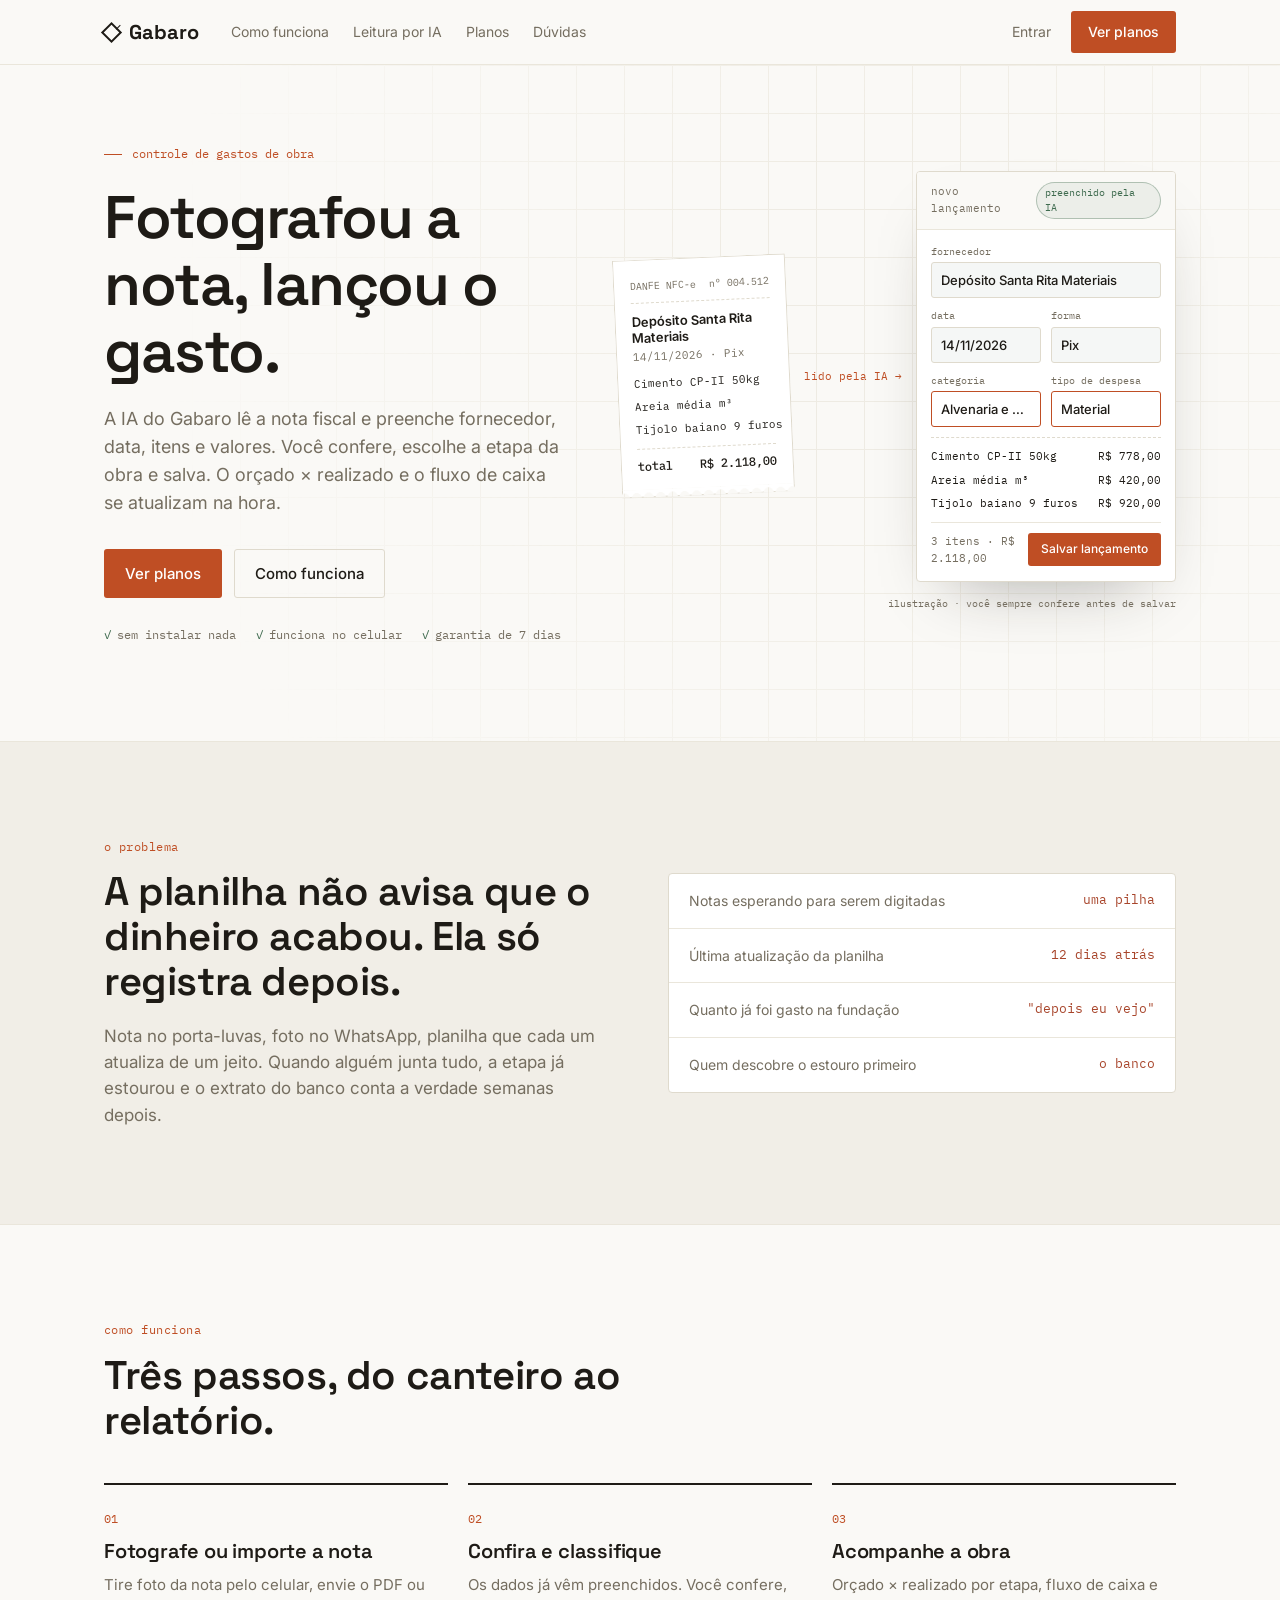
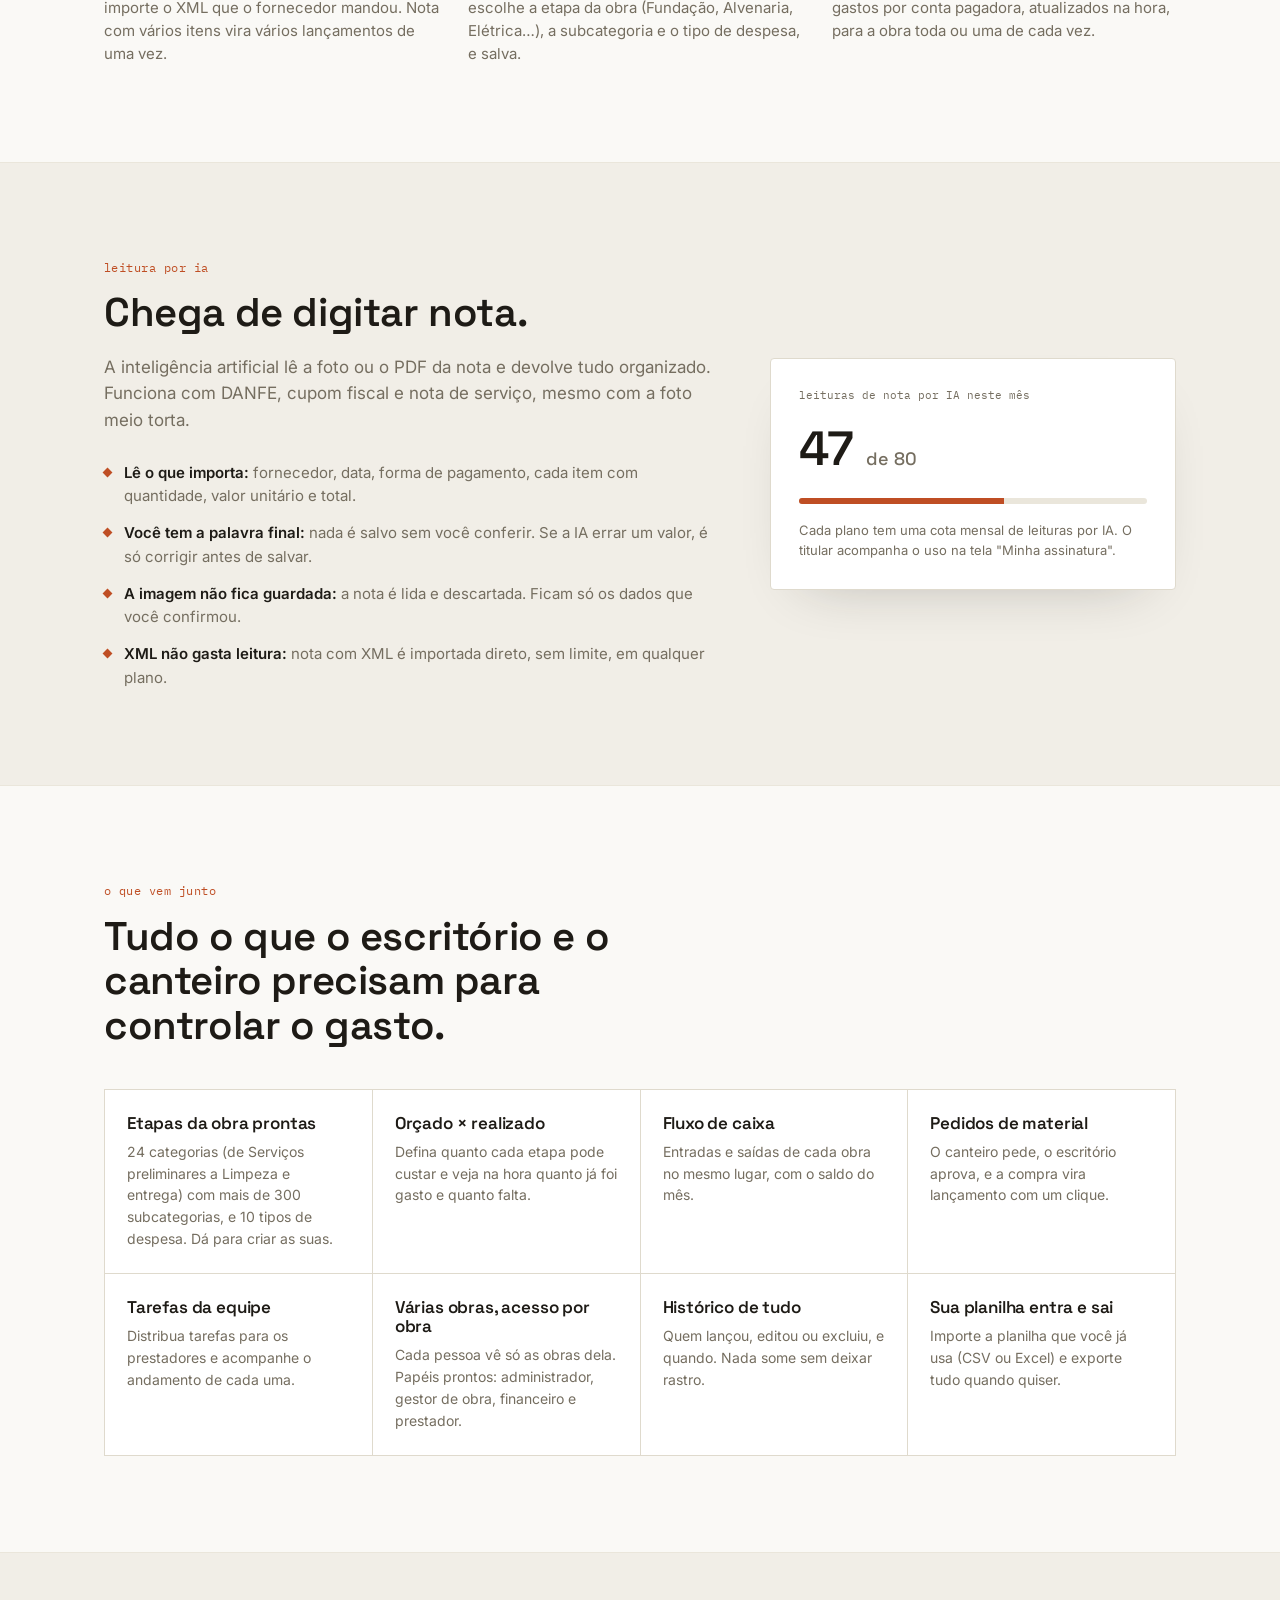
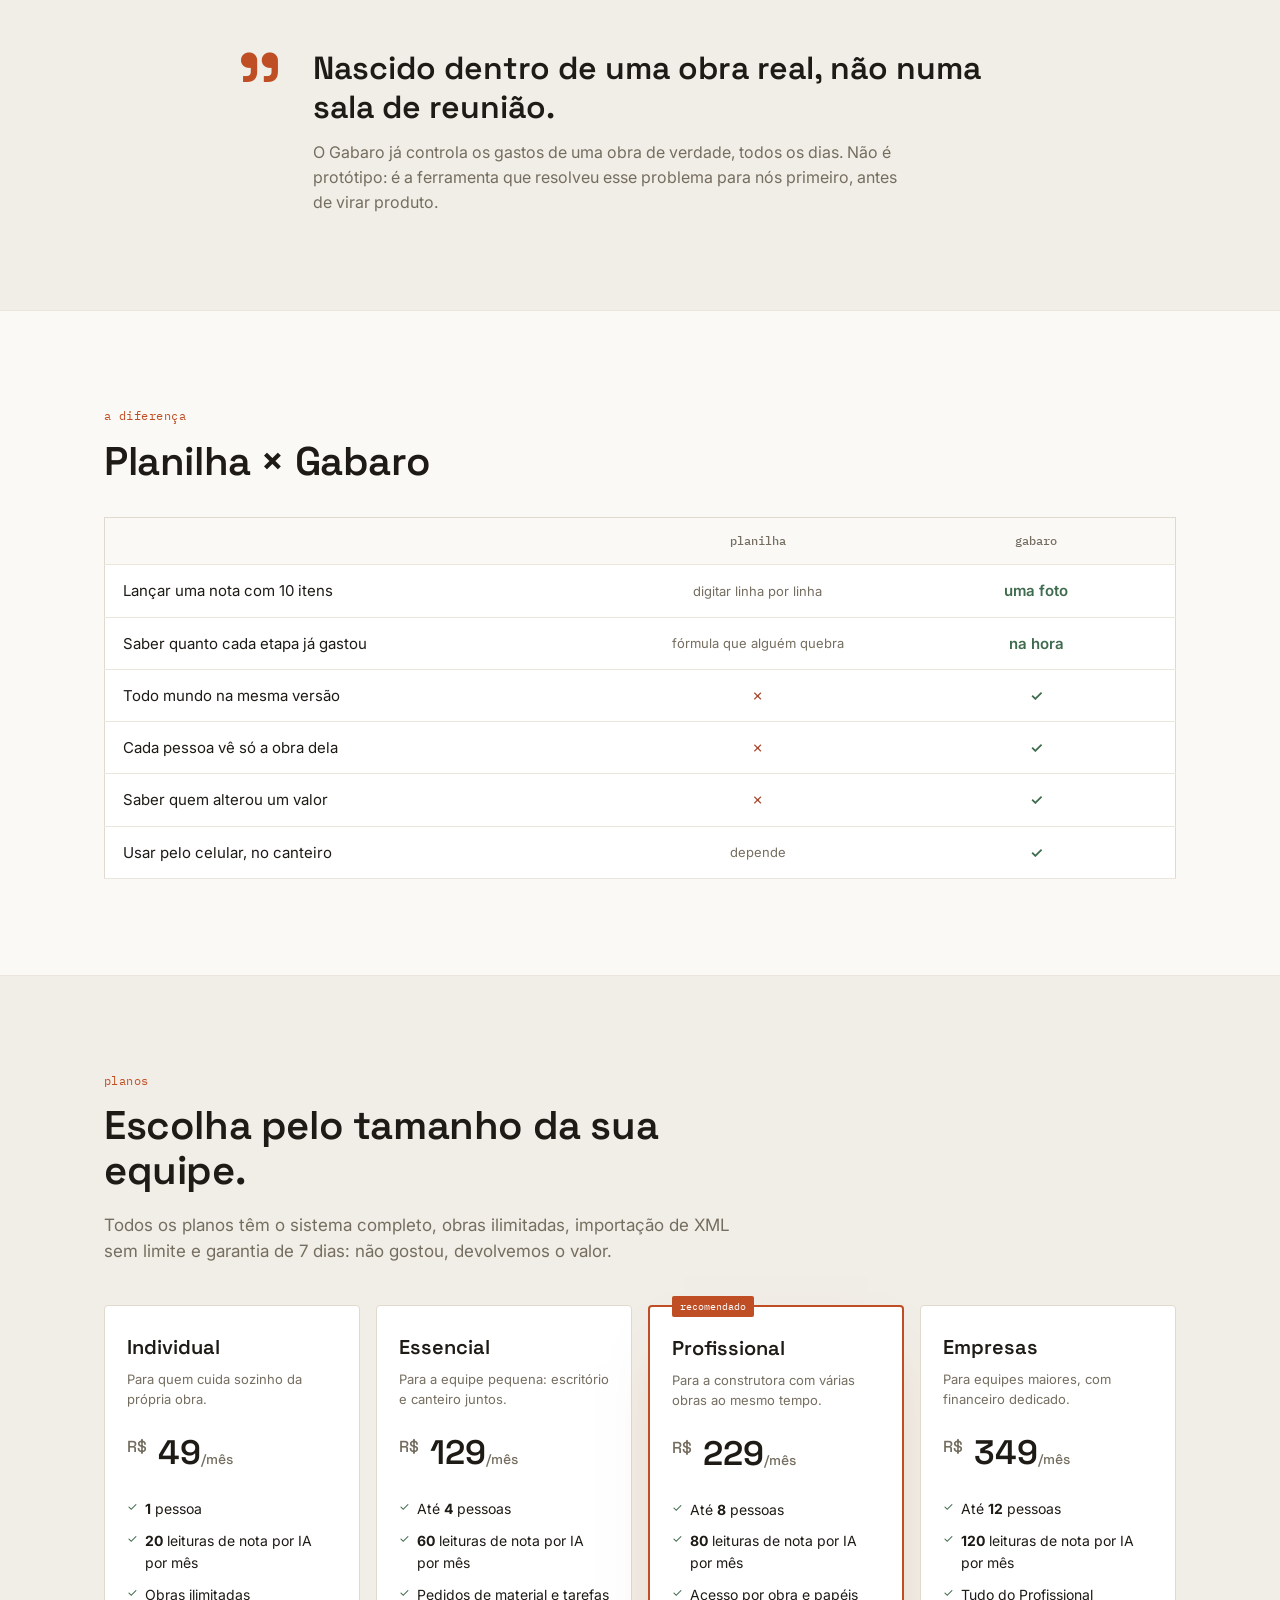
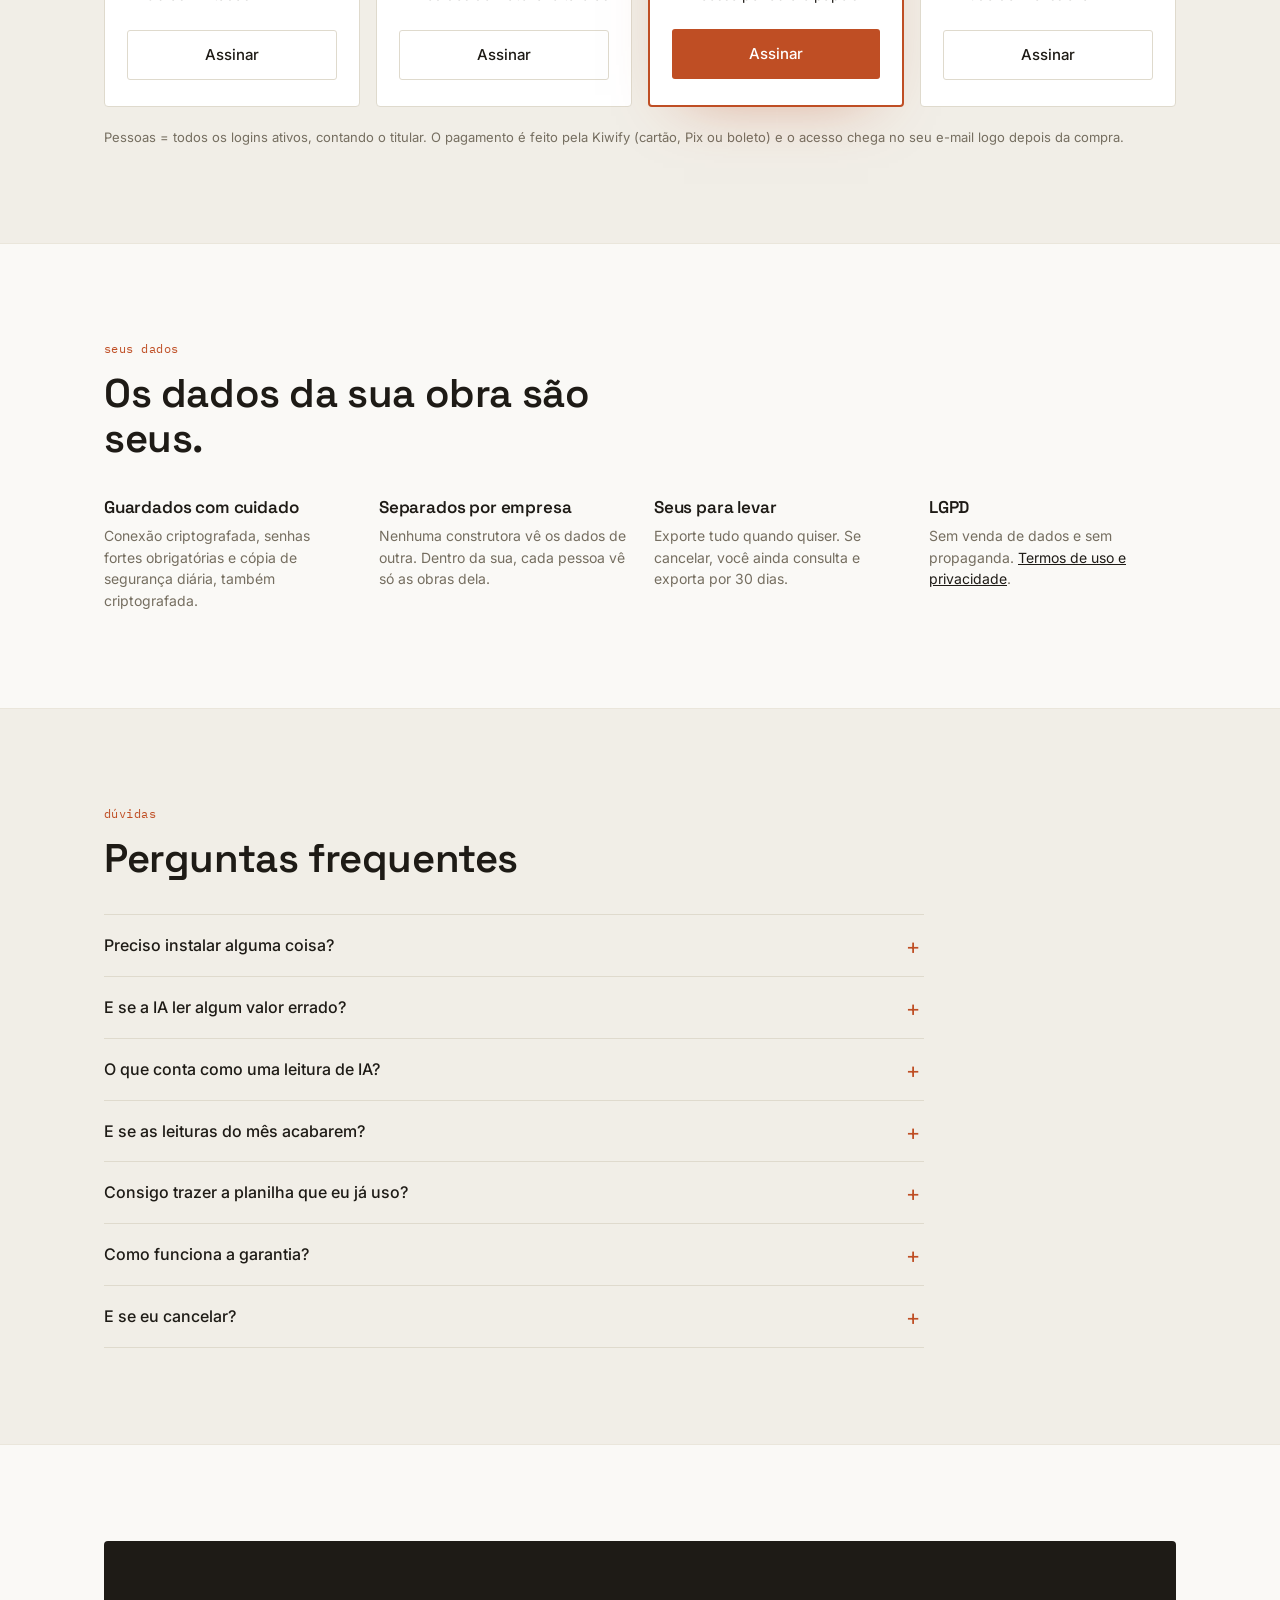
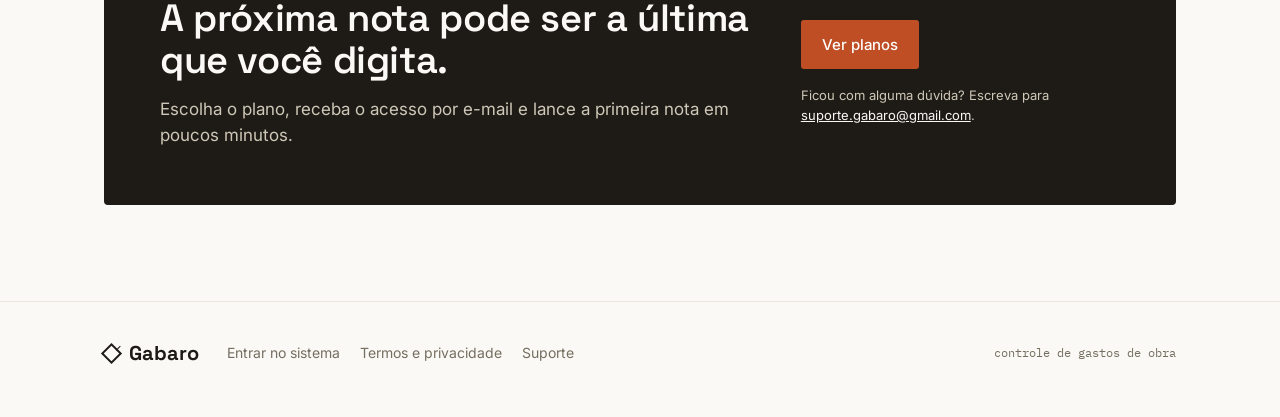
==== commit 685c22d7: "feat: preços (fictícios) e links da Kiwify nos cards dos planos Co-Authored-By: Claude Opus 5.5 <nor" ====
--- a/index.html
+++ b/index.html
@@ -14,7 +14,9 @@
 
 <!--
   PREENCHER ANTES DE PUBLICAR (procure por "PREENCHER"):
-  - preço de cada plano (R$ —) e o link de checkout da Kiwify de cada um (href="#planos")
+  - preços dos planos: FICTÍCIOS (49 / 129 / 229 / 349) até o levantamento de custos
+  - links da Kiwify: na ordem Individual, Essencial, Profissional, Empresas (conferir;
+    o checkout não mostra o nome do plano e os preços lá também são fictícios)
   - leituras de IA por plano: números provisórios até a medição com notas reais
   - endereço do sistema: https://app.gabaro.com.br (trocar se o domínio for outro)
 -->
@@ -253,52 +255,52 @@
     <h2 class="section-title">Escolha pelo tamanho da sua equipe.</h2>
     <p class="lede">Todos os planos têm o sistema completo, obras ilimitadas, importação de XML sem limite e garantia de 7 dias: não gostou, devolvemos o valor.</p>
 
-    <!-- PREENCHER: preços, links de checkout da Kiwify e cotas de IA definitivas -->
+    <!-- PREENCHER: preços fictícios, conferir os links da Kiwify, cotas de IA definitivas -->
     <div class="planos">
       <div class="plano">
         <div class="plano-nome">Individual</div>
         <p class="plano-para">Para quem cuida sozinho da própria obra.</p>
-        <div class="plano-preco display">R$ —<span>/mês</span></div>
+        <div class="plano-preco display"><small>R$</small> 49<span>/mês</span></div>
         <ul class="plano-lista">
           <li><b>1</b> pessoa</li>
           <li><b>20</b> leituras de nota por IA por mês</li>
           <li>Obras ilimitadas</li>
         </ul>
-        <a href="#planos" class="btn btn-ghost">Assinar</a>
+        <a href="https://pay.kiwify.com.br/JHoDrps" class="btn btn-ghost">Assinar</a>
       </div>
       <div class="plano">
         <div class="plano-nome">Essencial</div>
         <p class="plano-para">Para a equipe pequena: escritório e canteiro juntos.</p>
-        <div class="plano-preco display">R$ —<span>/mês</span></div>
+        <div class="plano-preco display"><small>R$</small> 129<span>/mês</span></div>
         <ul class="plano-lista">
           <li>Até <b>4</b> pessoas</li>
           <li><b>60</b> leituras de nota por IA por mês</li>
           <li>Pedidos de material e tarefas</li>
         </ul>
-        <a href="#planos" class="btn btn-ghost">Assinar</a>
+        <a href="https://pay.kiwify.com.br/t9USLo8" class="btn btn-ghost">Assinar</a>
       </div>
       <div class="plano plano-destaque">
         <div class="plano-selo mono">recomendado</div>
         <div class="plano-nome">Profissional</div>
         <p class="plano-para">Para a construtora com várias obras ao mesmo tempo.</p>
-        <div class="plano-preco display">R$ —<span>/mês</span></div>
+        <div class="plano-preco display"><small>R$</small> 229<span>/mês</span></div>
         <ul class="plano-lista">
           <li>Até <b>8</b> pessoas</li>
           <li><b>80</b> leituras de nota por IA por mês</li>
           <li>Acesso por obra e papéis</li>
         </ul>
-        <a href="#planos" class="btn btn-primary">Assinar</a>
+        <a href="https://pay.kiwify.com.br/fObr90C" class="btn btn-primary">Assinar</a>
       </div>
       <div class="plano">
         <div class="plano-nome">Empresas</div>
         <p class="plano-para">Para equipes maiores, com financeiro dedicado.</p>
-        <div class="plano-preco display">R$ —<span>/mês</span></div>
+        <div class="plano-preco display"><small>R$</small> 349<span>/mês</span></div>
         <ul class="plano-lista">
           <li>Até <b>12</b> pessoas</li>
           <li><b>120</b> leituras de nota por IA por mês</li>
           <li>Tudo do Profissional</li>
         </ul>
-        <a href="#planos" class="btn btn-ghost">Assinar</a>
+        <a href="https://pay.kiwify.com.br/o2PXoEu" class="btn btn-ghost">Assinar</a>
       </div>
     </div>
     <p class="planos-nota">Pessoas = todos os logins ativos, contando o titular. O pagamento é feito pela Kiwify (cartão, Pix ou boleto) e o acesso chega no seu e-mail logo depois da compra.</p>
--- a/style.css
+++ b/style.css
@@ -305,6 +305,7 @@
 .plano-para { color: var(--mut); font-size: 13px; margin: 6px 0 18px; min-height: 40px; }
 .plano-preco { font-size: 34px; font-weight: 600; margin-bottom: 18px; }
 .plano-preco span { font-size: 14px; color: var(--mut); font-weight: 500; }
+.plano-preco small { font-size: 16px; font-weight: 500; color: var(--mut); vertical-align: 12px; margin-right: 2px; }
 .plano-lista { list-style: none; padding: 0; margin: 0 0 24px; display: grid; gap: 10px; font-size: 14px; flex: 1; }
 .plano-lista li { padding-left: 18px; position: relative; }
 .plano-lista li::before { content: '✓'; position: absolute; left: 0; color: var(--ok); font-size: 12px; }
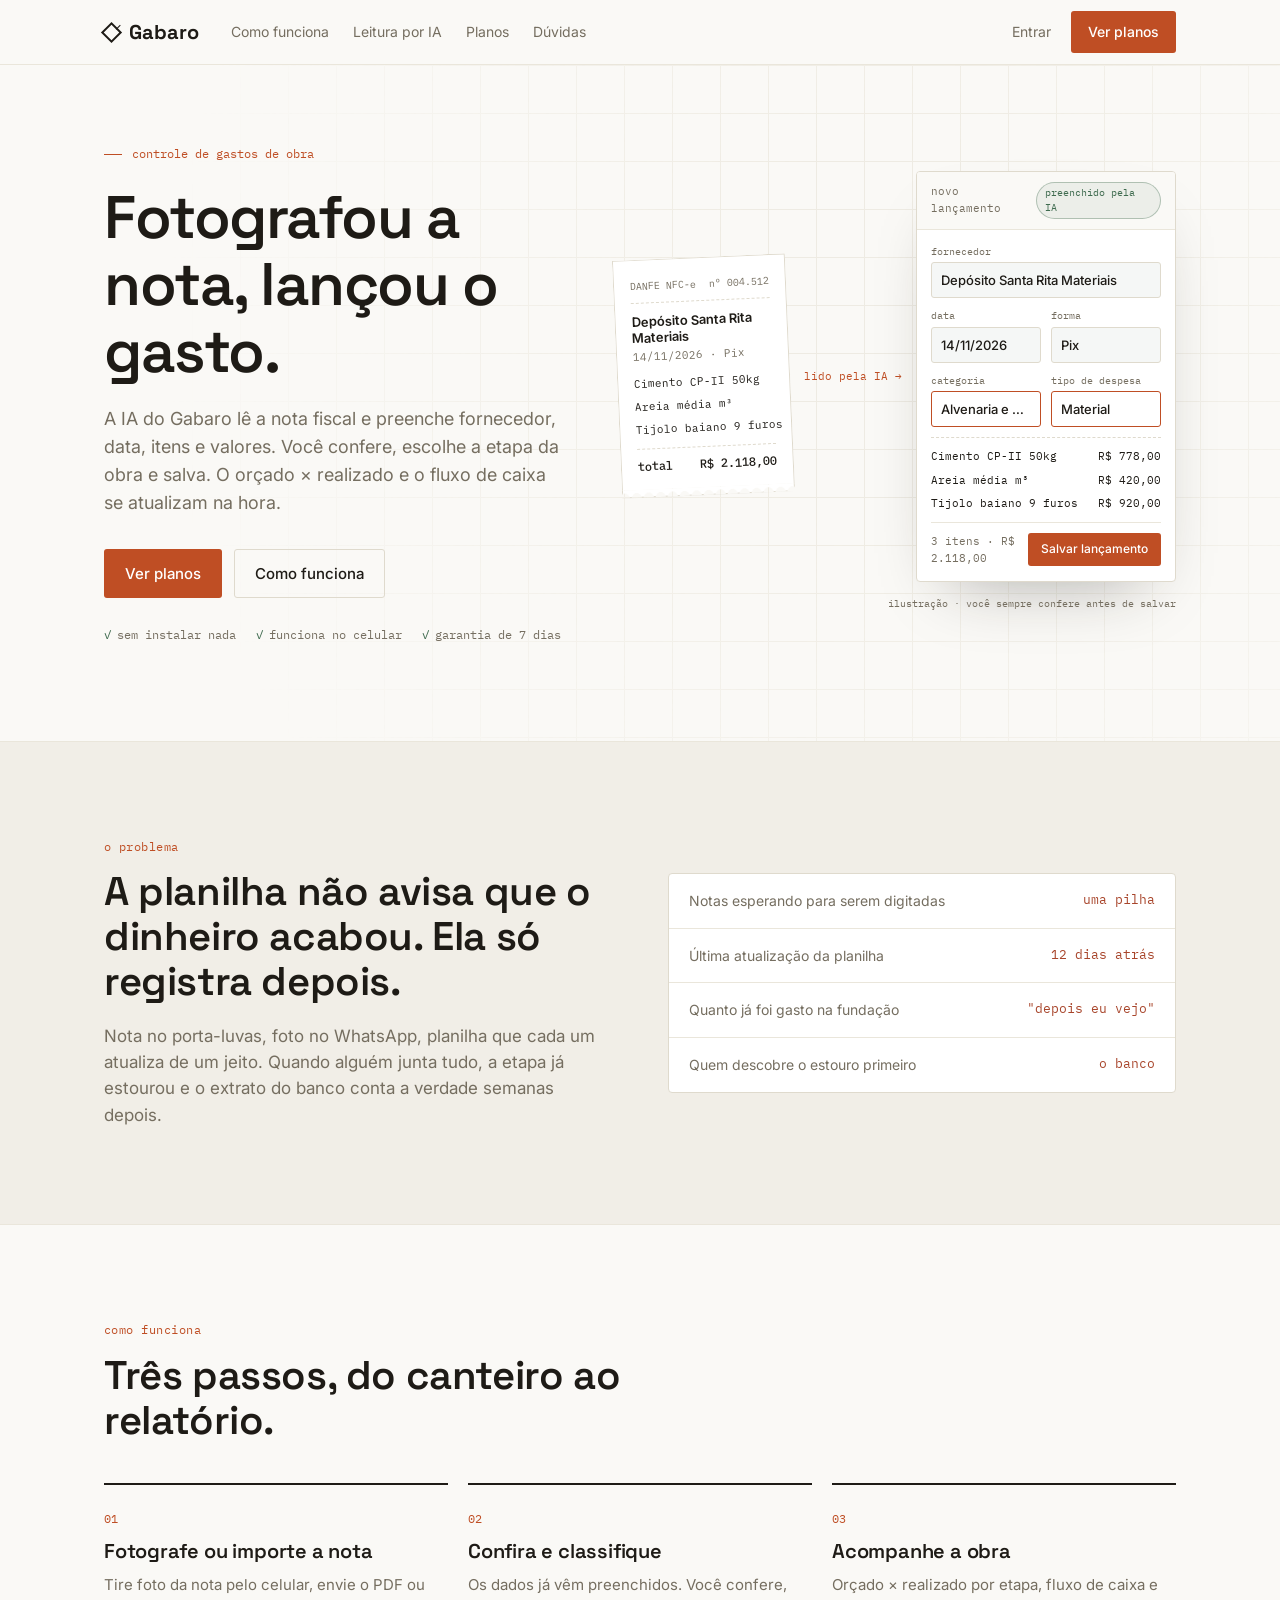
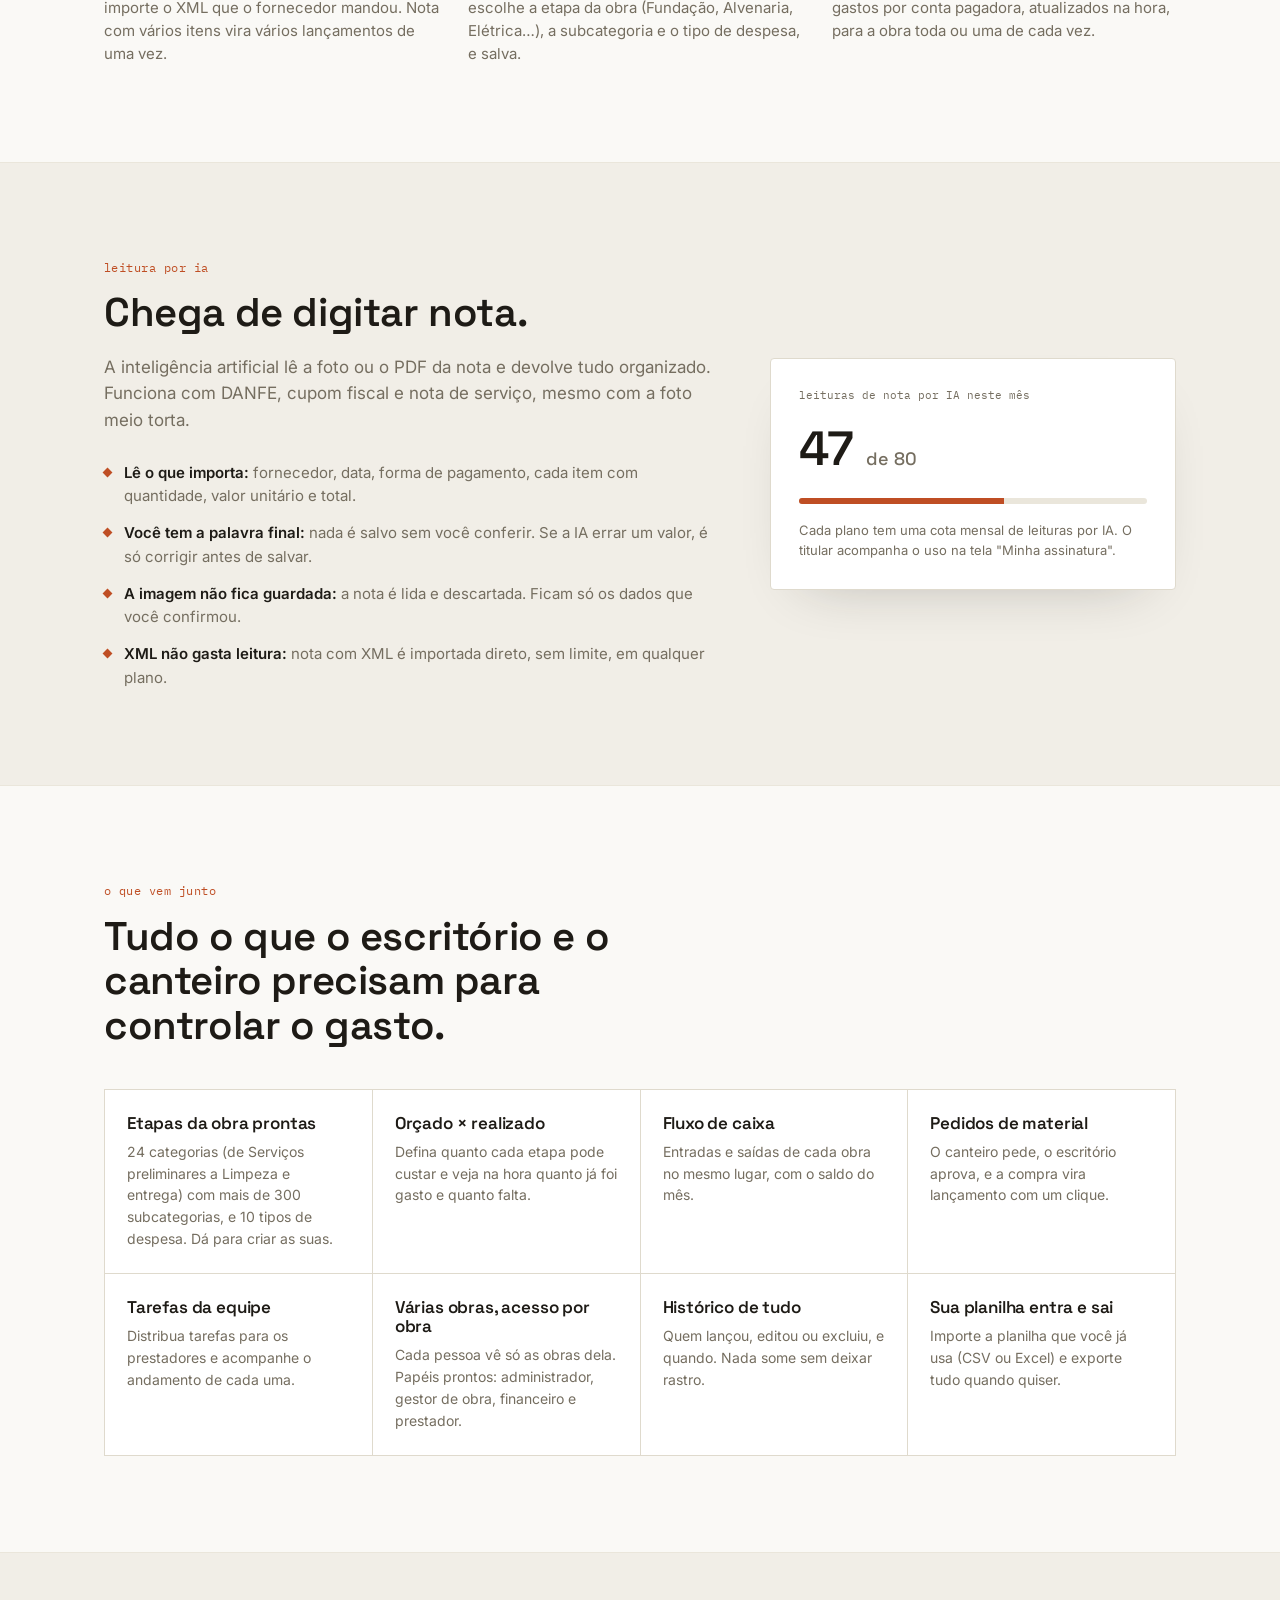
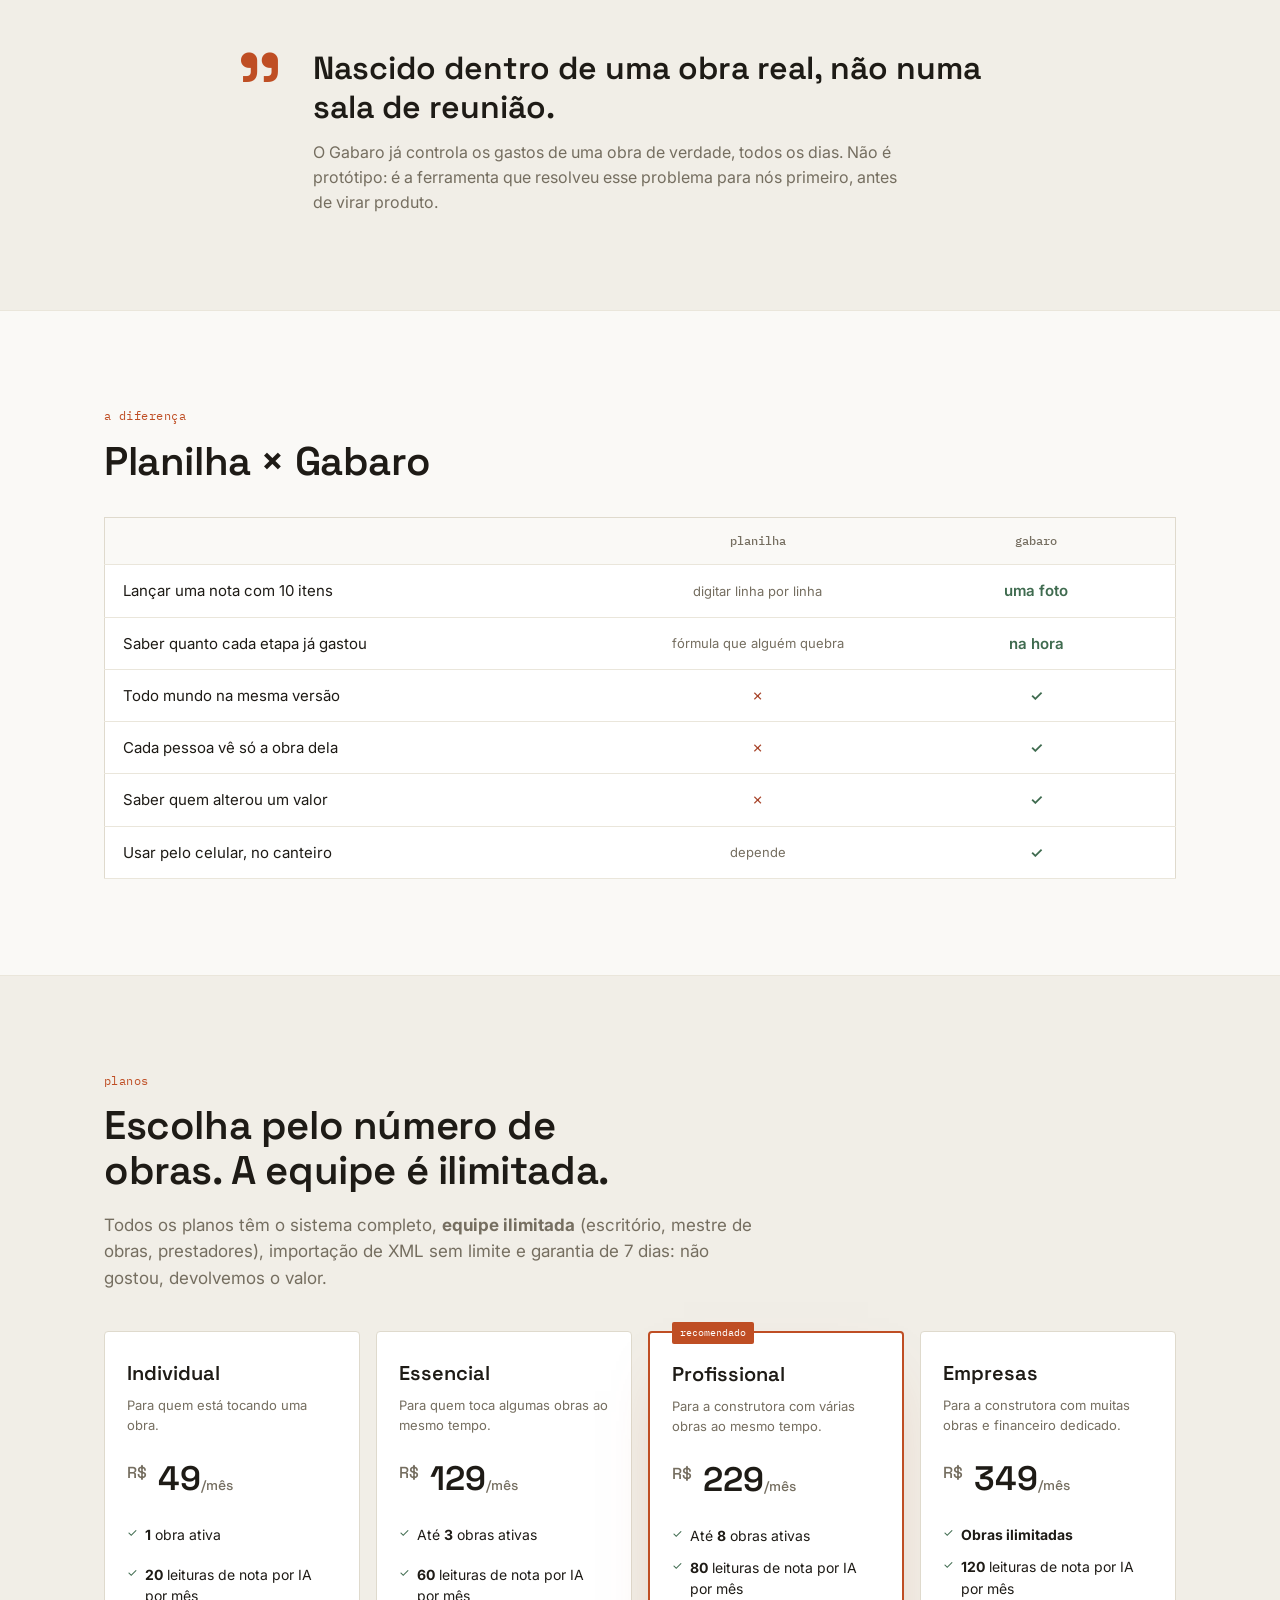
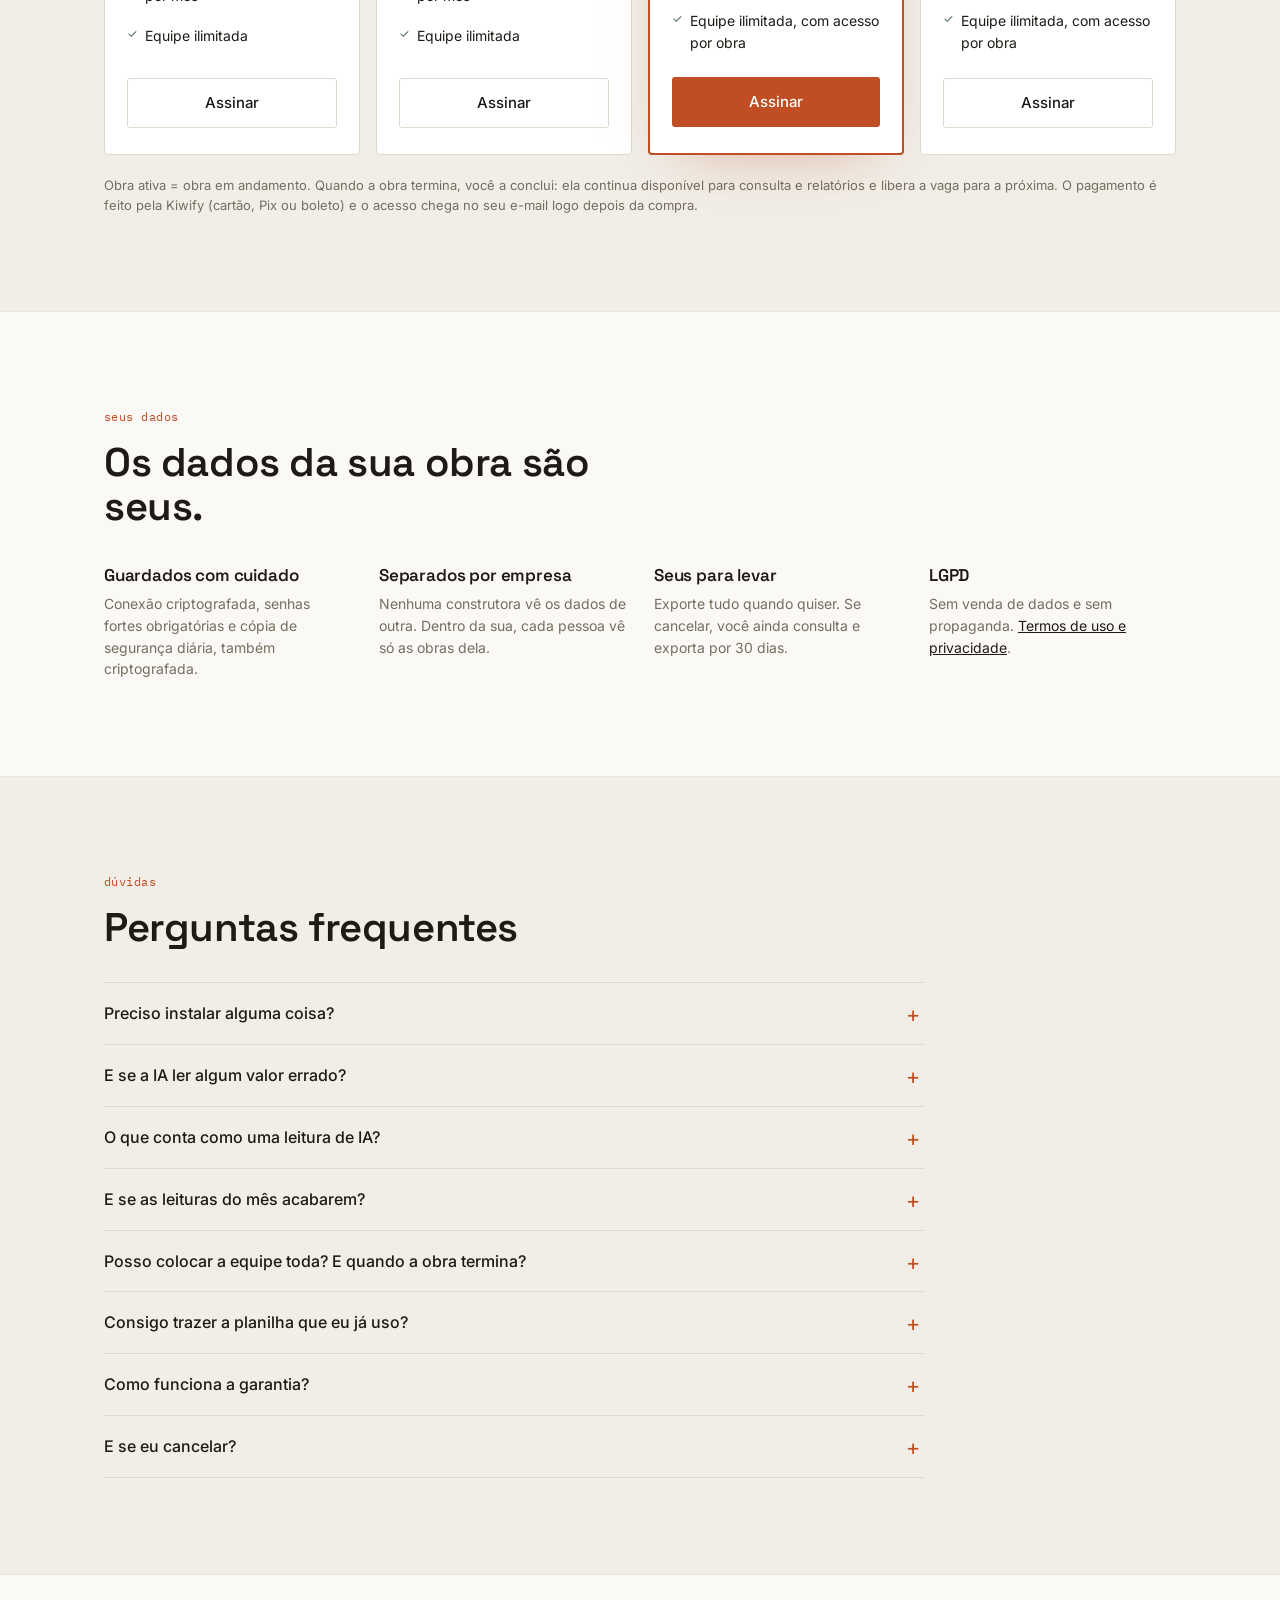
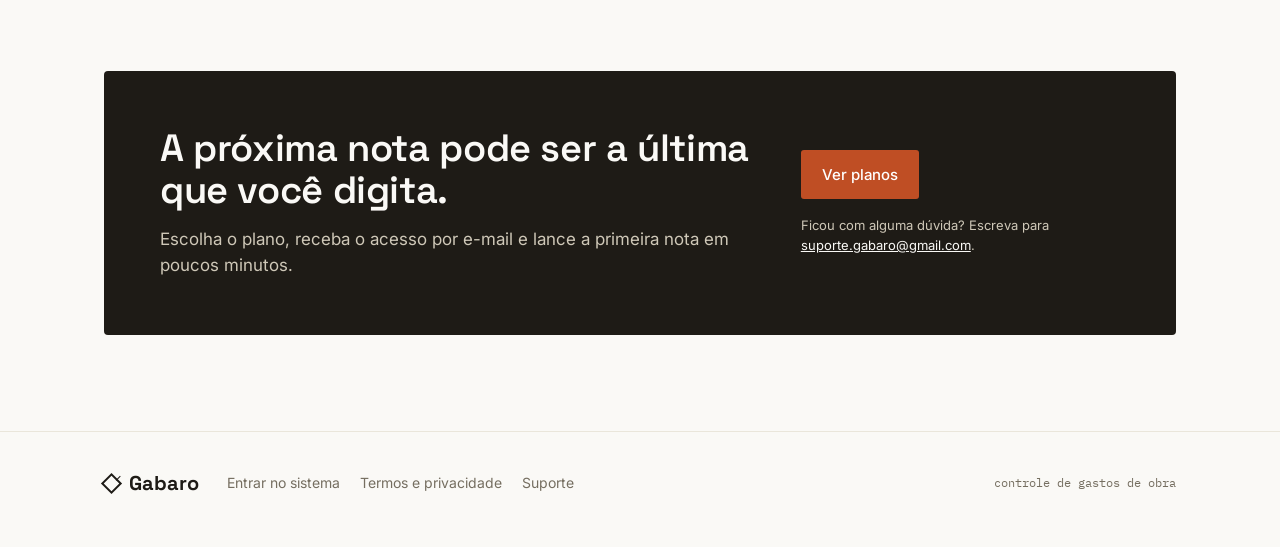
==== commit 0163f964: "feat: planos por obra ativa com equipe ilimitada - cards: 1, 3, 8 obras ativas e Empresas com obras " ====
--- a/index.html
+++ b/index.html
@@ -252,30 +252,30 @@
 <section class="section-alt" id="planos">
   <div class="wrap reveal">
     <div class="kicker">planos</div>
-    <h2 class="section-title">Escolha pelo tamanho da sua equipe.</h2>
-    <p class="lede">Todos os planos têm o sistema completo, obras ilimitadas, importação de XML sem limite e garantia de 7 dias: não gostou, devolvemos o valor.</p>
+    <h2 class="section-title">Escolha pelo número de obras. A equipe é ilimitada.</h2>
+    <p class="lede">Todos os planos têm o sistema completo, <b>equipe ilimitada</b> (escritório, mestre de obras, prestadores), importação de XML sem limite e garantia de 7 dias: não gostou, devolvemos o valor.</p>
 
     <!-- PREENCHER: preços fictícios, conferir os links da Kiwify, cotas de IA definitivas -->
     <div class="planos">
       <div class="plano">
         <div class="plano-nome">Individual</div>
-        <p class="plano-para">Para quem cuida sozinho da própria obra.</p>
+        <p class="plano-para">Para quem está tocando uma obra.</p>
         <div class="plano-preco display"><small>R$</small> 49<span>/mês</span></div>
         <ul class="plano-lista">
-          <li><b>1</b> pessoa</li>
+          <li><b>1</b> obra ativa</li>
           <li><b>20</b> leituras de nota por IA por mês</li>
-          <li>Obras ilimitadas</li>
+          <li>Equipe ilimitada</li>
         </ul>
         <a href="https://pay.kiwify.com.br/JHoDrps" class="btn btn-ghost">Assinar</a>
       </div>
       <div class="plano">
         <div class="plano-nome">Essencial</div>
-        <p class="plano-para">Para a equipe pequena: escritório e canteiro juntos.</p>
+        <p class="plano-para">Para quem toca algumas obras ao mesmo tempo.</p>
         <div class="plano-preco display"><small>R$</small> 129<span>/mês</span></div>
         <ul class="plano-lista">
-          <li>Até <b>4</b> pessoas</li>
+          <li>Até <b>3</b> obras ativas</li>
           <li><b>60</b> leituras de nota por IA por mês</li>
-          <li>Pedidos de material e tarefas</li>
+          <li>Equipe ilimitada</li>
         </ul>
         <a href="https://pay.kiwify.com.br/t9USLo8" class="btn btn-ghost">Assinar</a>
       </div>
@@ -285,25 +285,25 @@
         <p class="plano-para">Para a construtora com várias obras ao mesmo tempo.</p>
         <div class="plano-preco display"><small>R$</small> 229<span>/mês</span></div>
         <ul class="plano-lista">
-          <li>Até <b>8</b> pessoas</li>
+          <li>Até <b>8</b> obras ativas</li>
           <li><b>80</b> leituras de nota por IA por mês</li>
-          <li>Acesso por obra e papéis</li>
+          <li>Equipe ilimitada, com acesso por obra</li>
         </ul>
         <a href="https://pay.kiwify.com.br/fObr90C" class="btn btn-primary">Assinar</a>
       </div>
       <div class="plano">
         <div class="plano-nome">Empresas</div>
-        <p class="plano-para">Para equipes maiores, com financeiro dedicado.</p>
+        <p class="plano-para">Para a construtora com muitas obras e financeiro dedicado.</p>
         <div class="plano-preco display"><small>R$</small> 349<span>/mês</span></div>
         <ul class="plano-lista">
-          <li>Até <b>12</b> pessoas</li>
+          <li><b>Obras ilimitadas</b></li>
           <li><b>120</b> leituras de nota por IA por mês</li>
-          <li>Tudo do Profissional</li>
+          <li>Equipe ilimitada, com acesso por obra</li>
         </ul>
         <a href="https://pay.kiwify.com.br/o2PXoEu" class="btn btn-ghost">Assinar</a>
       </div>
     </div>
-    <p class="planos-nota">Pessoas = todos os logins ativos, contando o titular. O pagamento é feito pela Kiwify (cartão, Pix ou boleto) e o acesso chega no seu e-mail logo depois da compra.</p>
+    <p class="planos-nota">Obra ativa = obra em andamento. Quando a obra termina, você a conclui: ela continua disponível para consulta e relatórios e libera a vaga para a próxima. O pagamento é feito pela Kiwify (cartão, Pix ou boleto) e o acesso chega no seu e-mail logo depois da compra.</p>
   </div>
 </section>
 
@@ -344,6 +344,10 @@
         <p>Você continua lançando à mão ou pelo XML normalmente. Se precisar de mais leituras com frequência, é só mudar de plano.</p>
       </details>
       <details>
+        <summary>Posso colocar a equipe toda? E quando a obra termina?</summary>
+        <p>Pode: pessoas são ilimitadas em todos os planos, do escritório ao prestador. O plano limita só as obras em andamento. Quando uma obra termina, você a conclui: o histórico fica guardado para consulta e relatórios, e a vaga fica livre para a próxima obra.</p>
+      </details>
+      <details>
         <summary>Consigo trazer a planilha que eu já uso?</summary>
         <p>Sim. Dá para importar planilhas em CSV ou Excel, e as categorias que não existirem são criadas na importação.</p>
       </details>
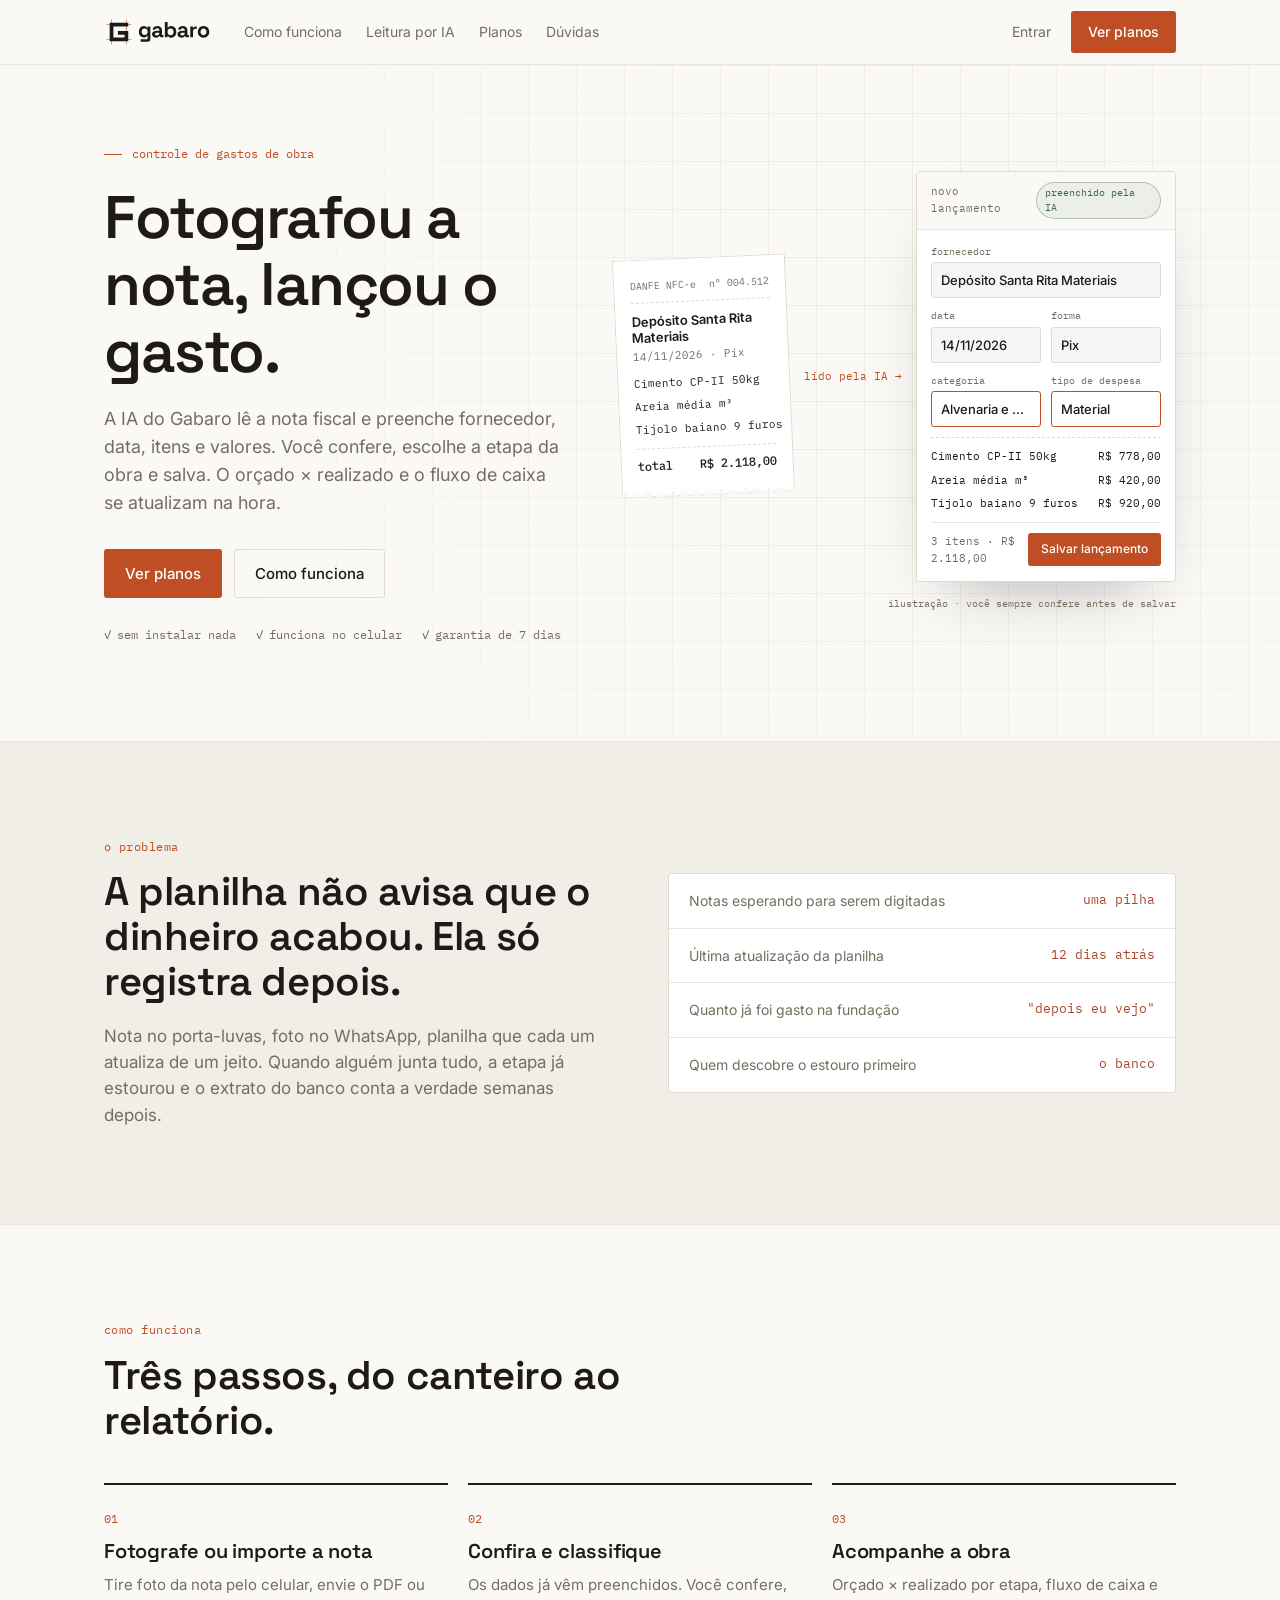
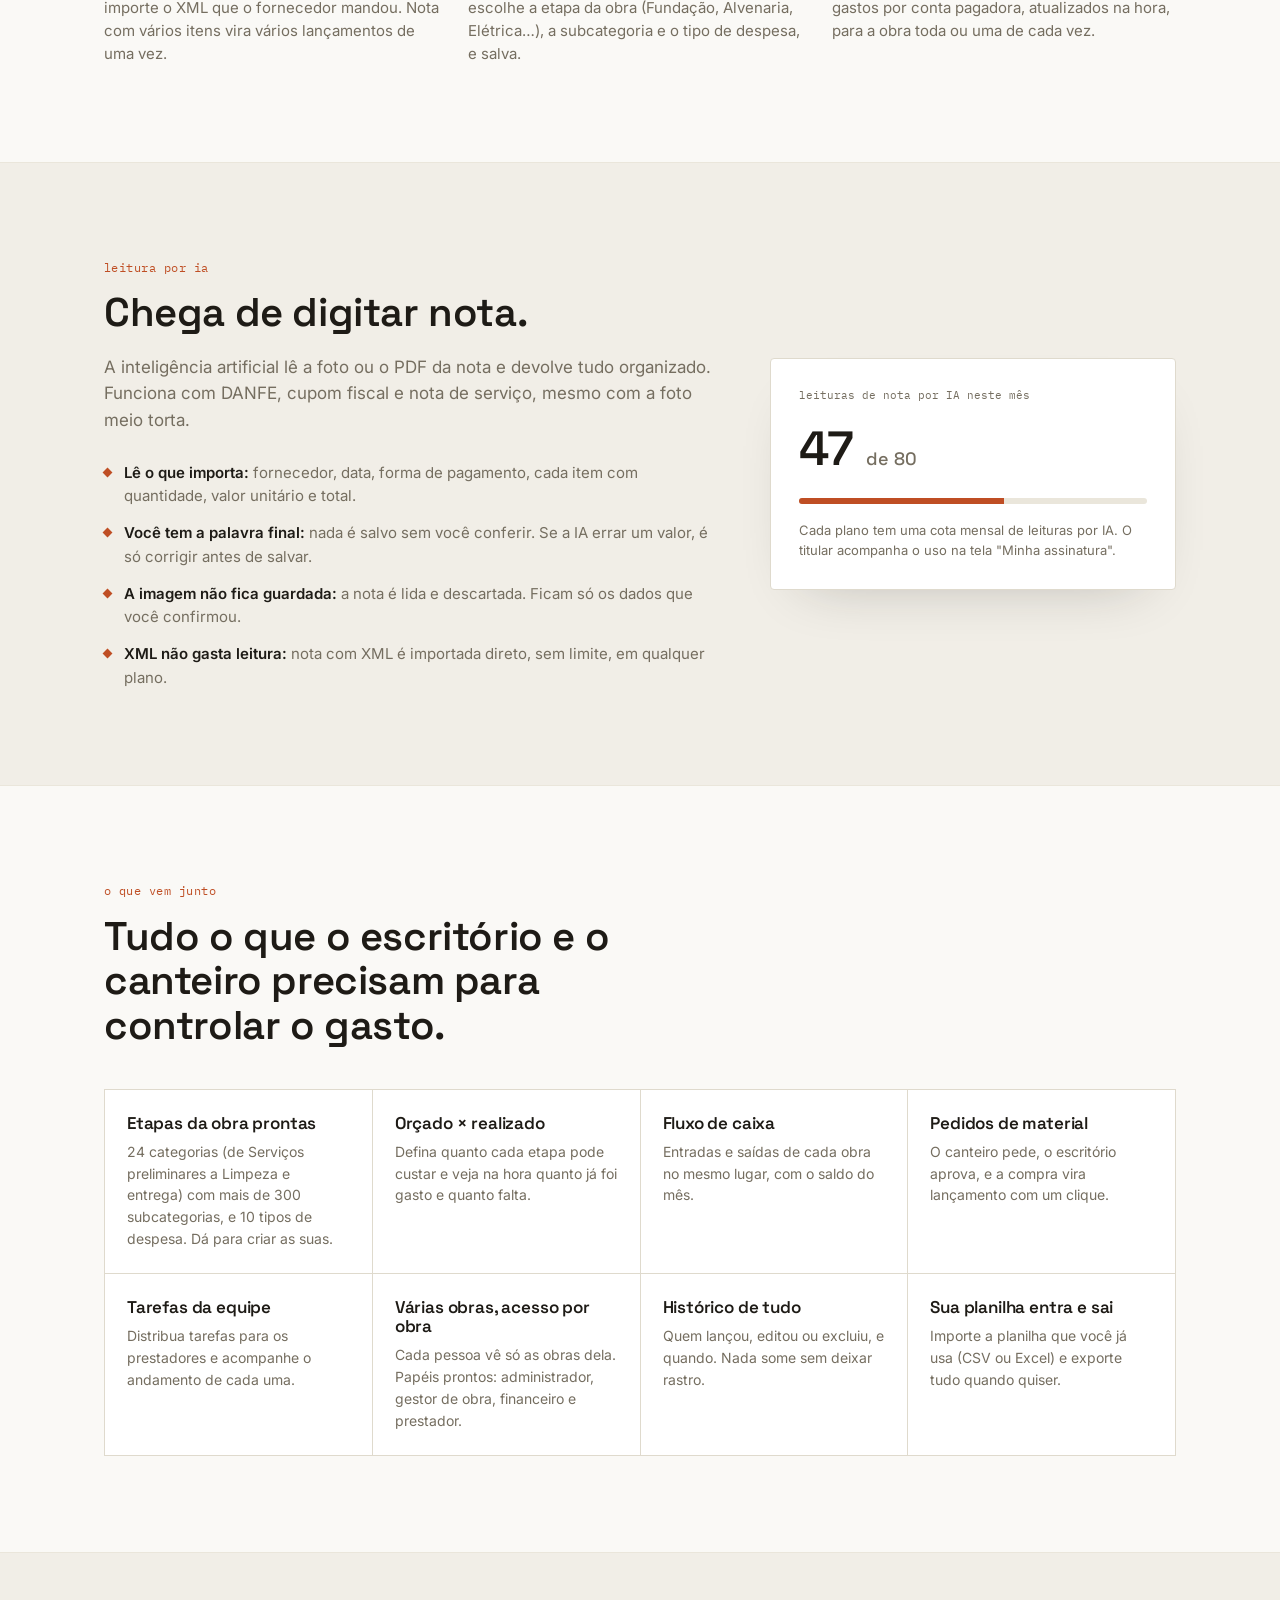
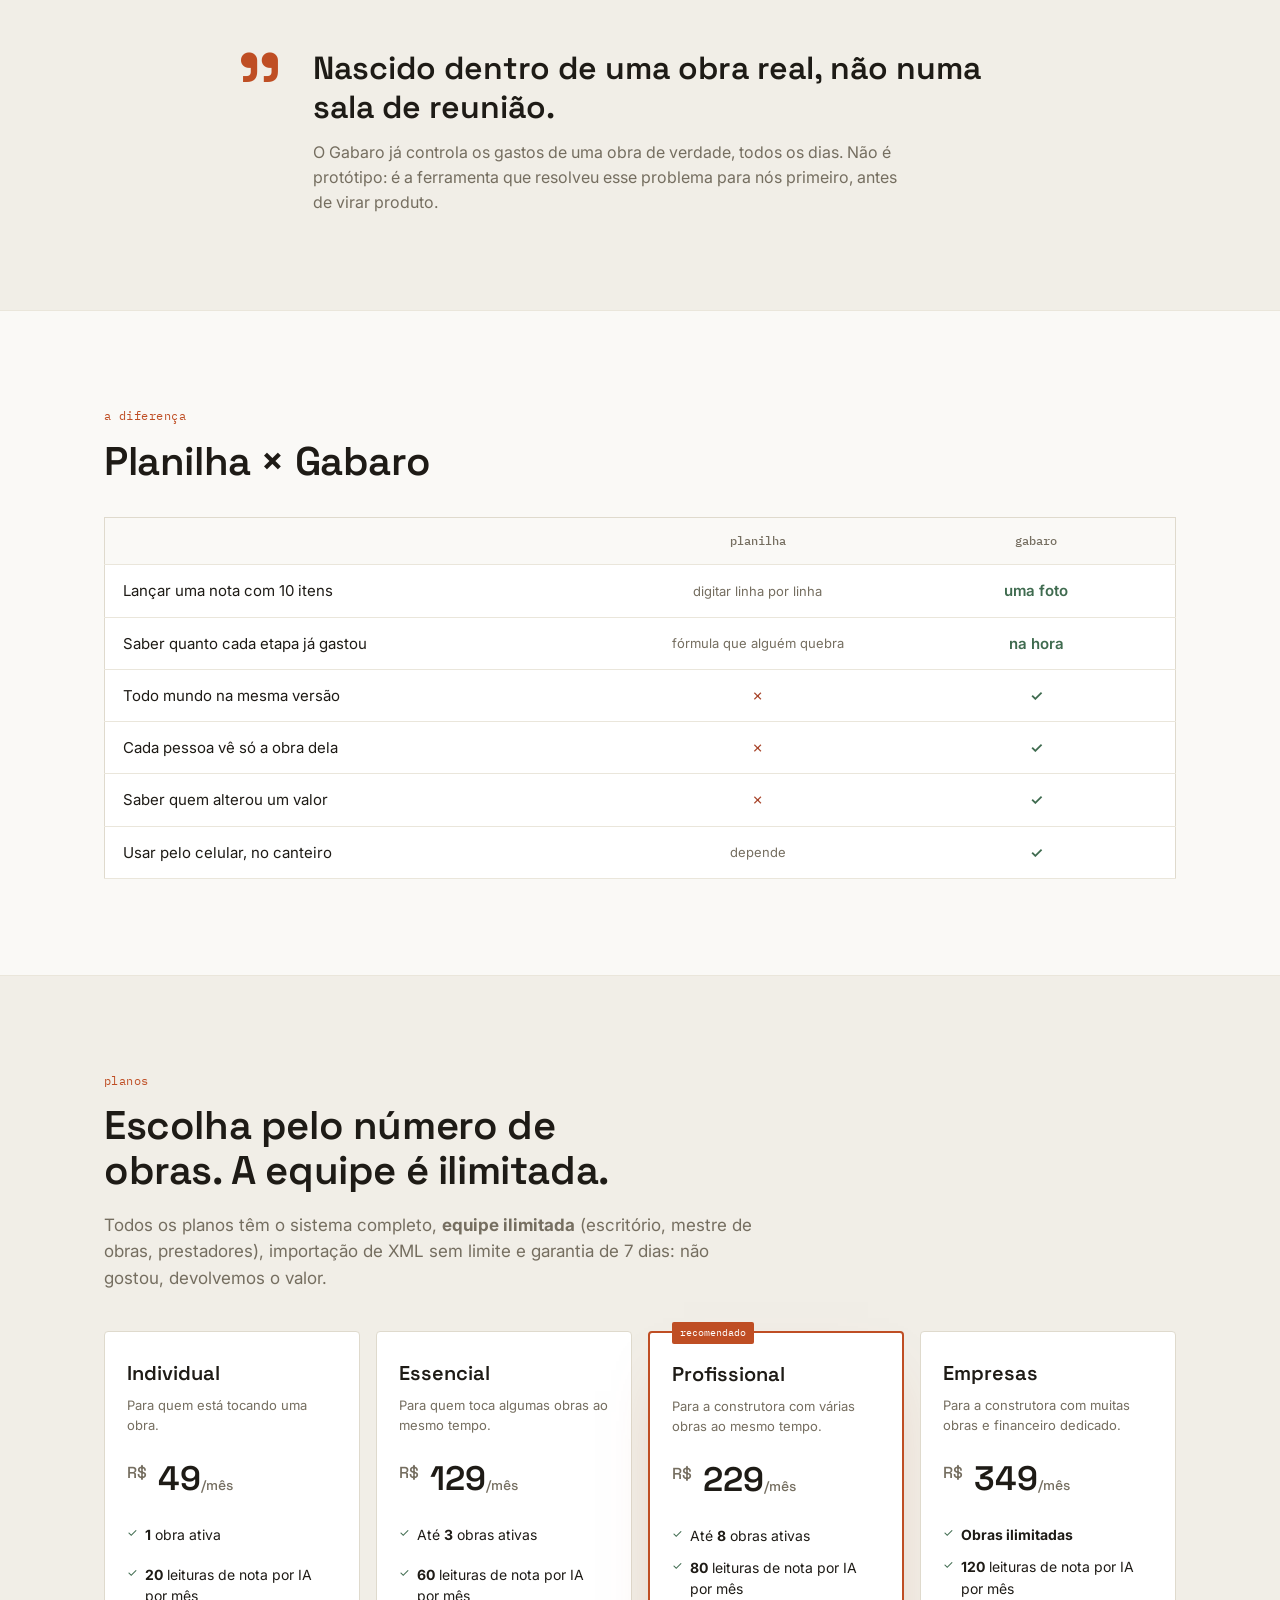
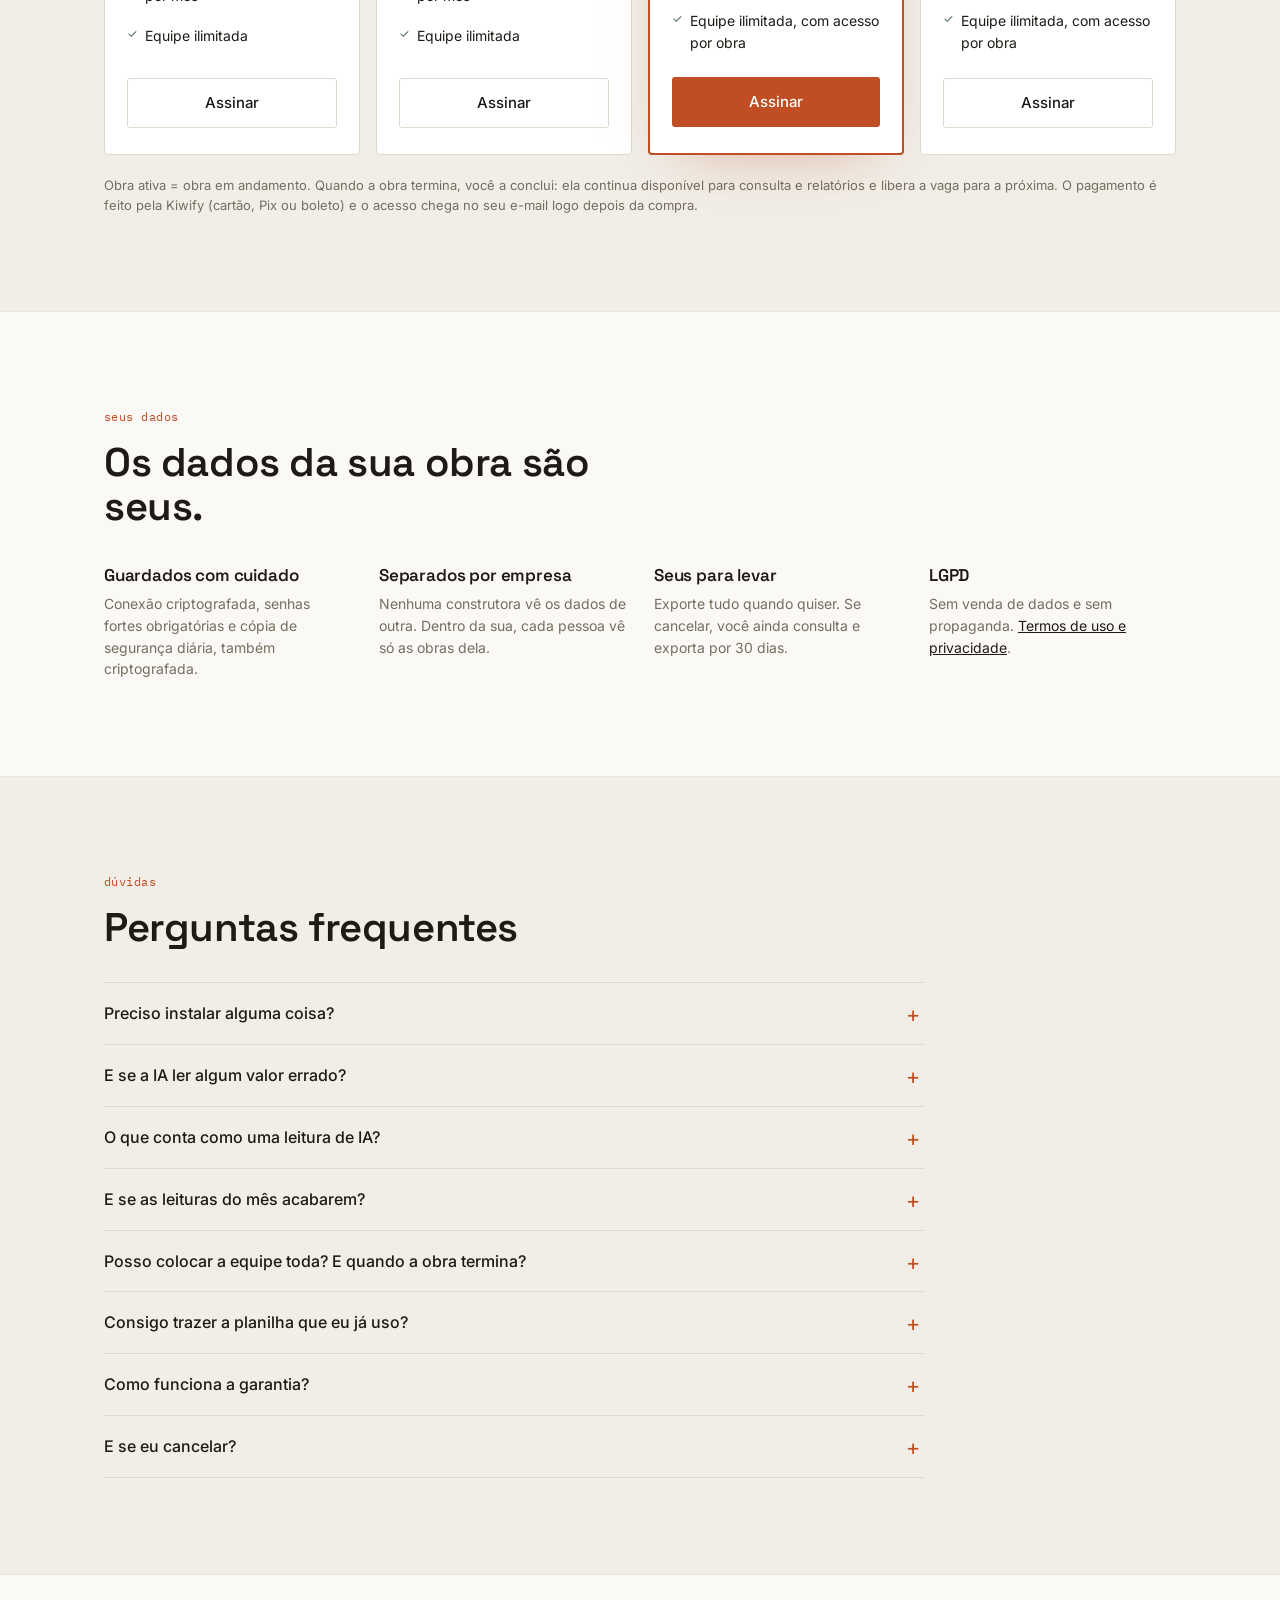
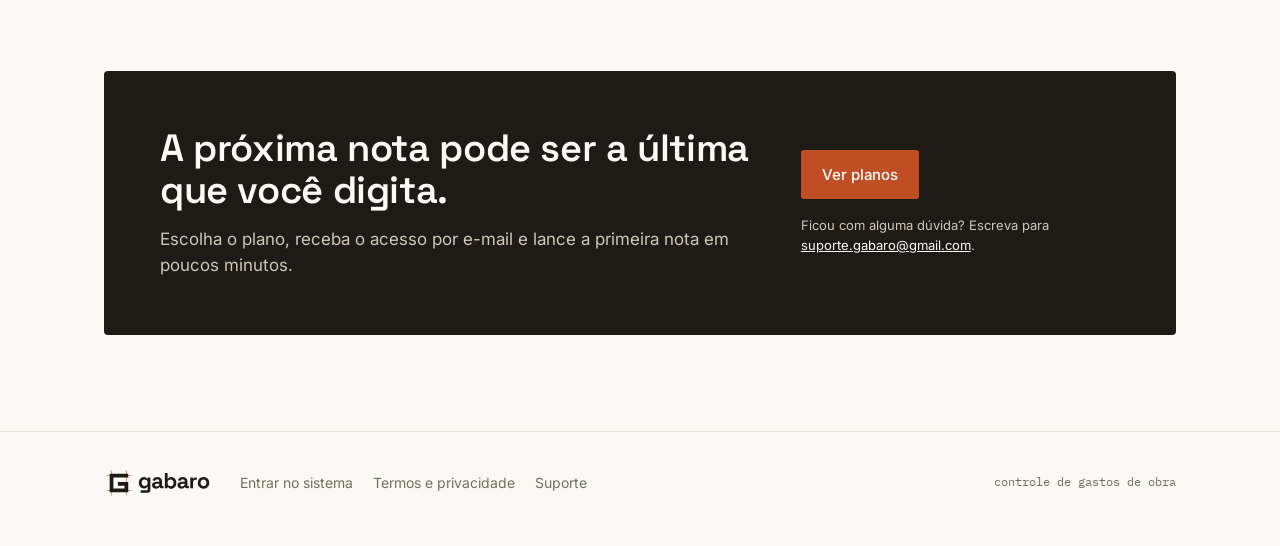
==== commit 7b291d76: "feat: logo nova do Gabaro e favicon Co-Authored-By: Claude Opus 5.5 <noreply@anthropic.com>" ====
--- a/index.html
+++ b/index.html
@@ -9,6 +9,10 @@
 <link rel="preconnect" href="https://fonts.gstatic.com" crossorigin>
 <link href="https://fonts.googleapis.com/css2?family=Space+Grotesk:wght@500;600;700&family=Inter:wght@400;500;600&family=IBM+Plex+Mono:wght@400;500&display=swap" rel="stylesheet">
 <link rel="stylesheet" href="style.css">
+<link rel="icon" type="image/svg+xml" href="favicon.svg">
+<link rel="icon" type="image/png" sizes="32x32" href="favicon-32.png">
+<link rel="apple-touch-icon" href="apple-touch-icon.png">
+<meta name="theme-color" content="#BF4E24">
 </head>
 <body>
 
@@ -23,7 +27,7 @@
 
 <header>
   <div class="wrap nav">
-    <a href="#topo" class="logo"><span class="mark"></span>Gabaro</a>
+    <a href="#topo" class="logo"><img src="gabaro-logo.svg" alt="Gabaro" class="logo-img"></a>
     <nav class="nav-links">
       <a href="#como-funciona">Como funciona</a>
       <a href="#ia">Leitura por IA</a>
@@ -383,7 +387,7 @@
 
 <footer>
   <div class="wrap foot-row">
-    <a href="#topo" class="logo"><span class="mark"></span>Gabaro</a>
+    <a href="#topo" class="logo"><img src="gabaro-logo.svg" alt="Gabaro" class="logo-img"></a>
     <div class="foot-links">
       <a href="https://app.gabaro.com.br">Entrar no sistema</a>
       <a href="https://app.gabaro.com.br/termos.html">Termos e privacidade</a>
--- a/style.css
+++ b/style.css
@@ -79,30 +79,14 @@
 }
 .nav { display: flex; align-items: center; gap: 32px; height: 64px; }
 .logo {
-  font-family: 'Space Grotesk', sans-serif;
-  font-weight: 700;
-  font-size: 20px;
   display: inline-flex;
   align-items: center;
-  gap: 10px;
   text-decoration: none;
-  color: var(--ink);
-}
-.logo .mark {
-  width: 15px;
-  height: 15px;
-  border: 2px solid var(--ink);
-  transform: rotate(45deg);
-  position: relative;
-}
-.logo .mark::after {
-  content: '';
-  position: absolute;
-  left: 50%;
-  top: -6px;
-  width: 1px;
-  height: 6px;
-  background: var(--ink);
+}
+.logo-img {
+  display: block;
+  height: 30px;
+  width: auto;
 }
 .nav-links { display: flex; gap: 24px; font-size: 14px; }
 .nav-links a, .nav-entrar { text-decoration: none; color: var(--mut); }
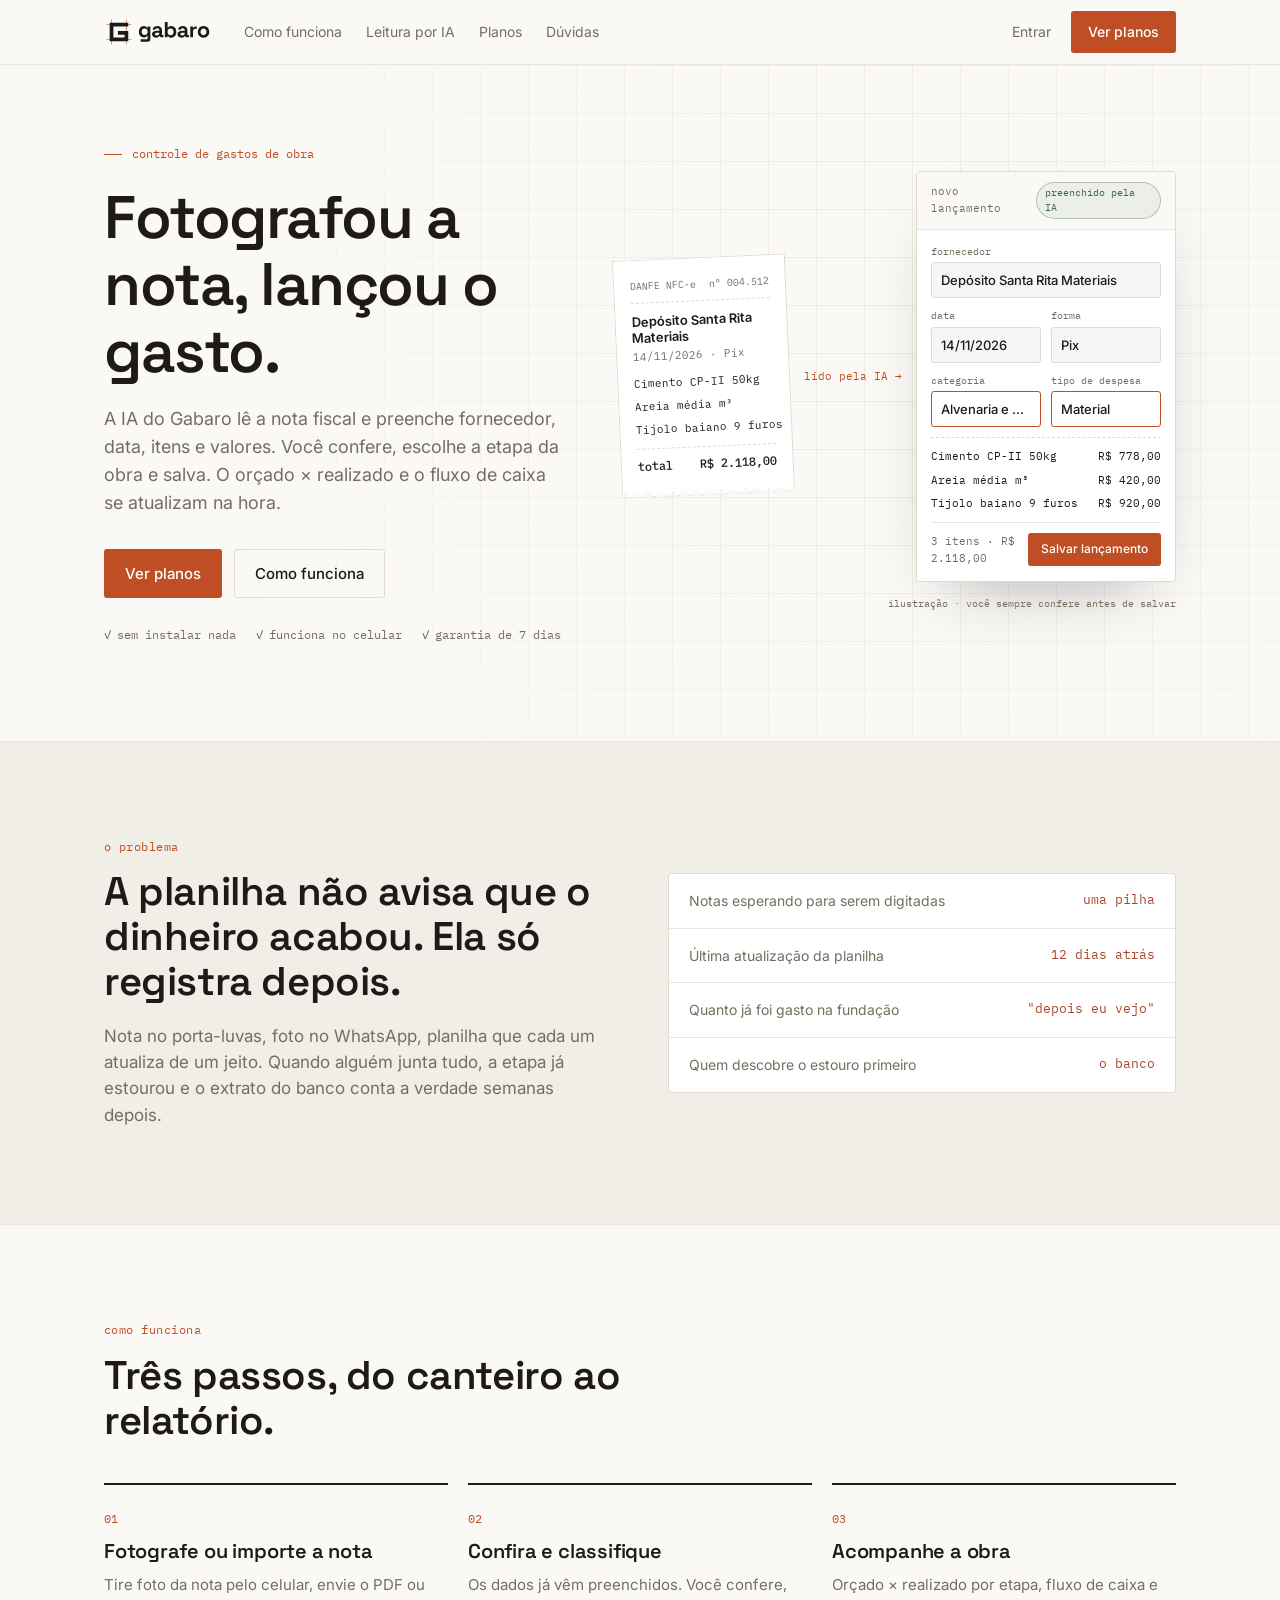
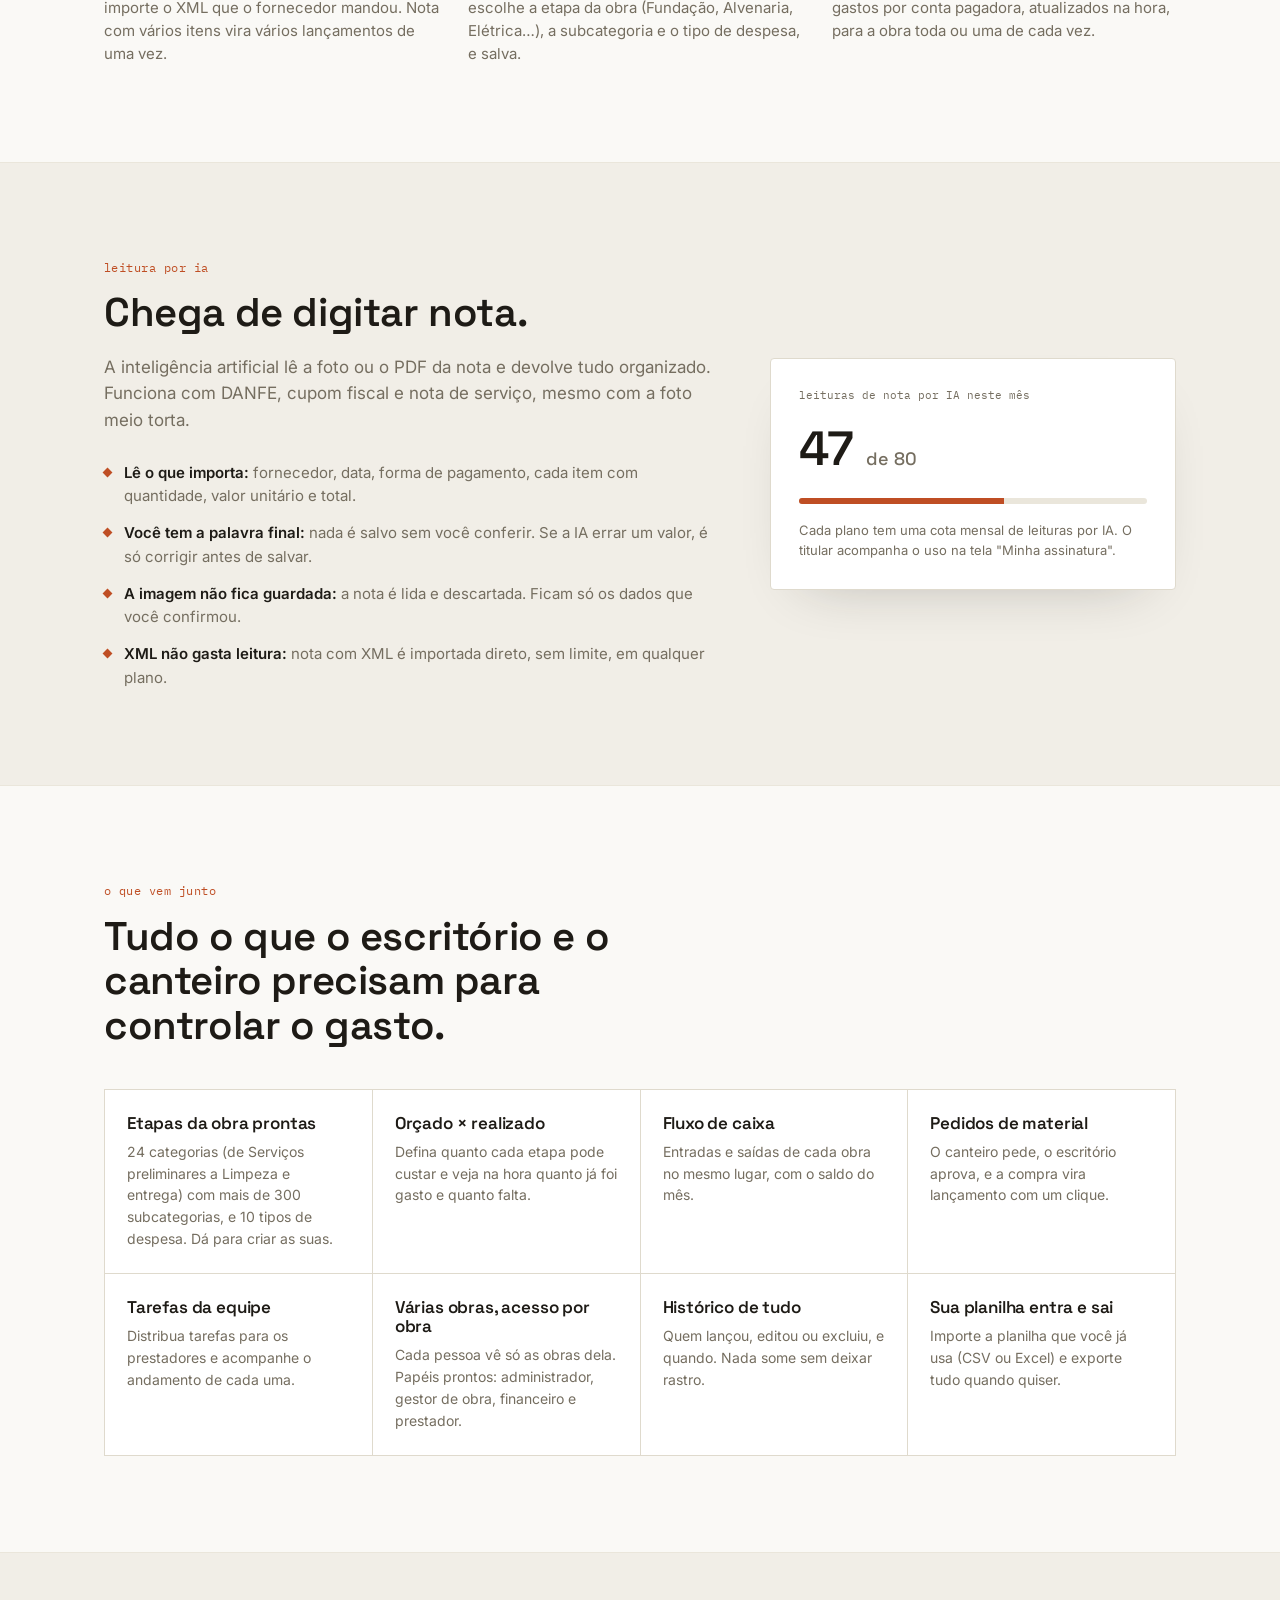
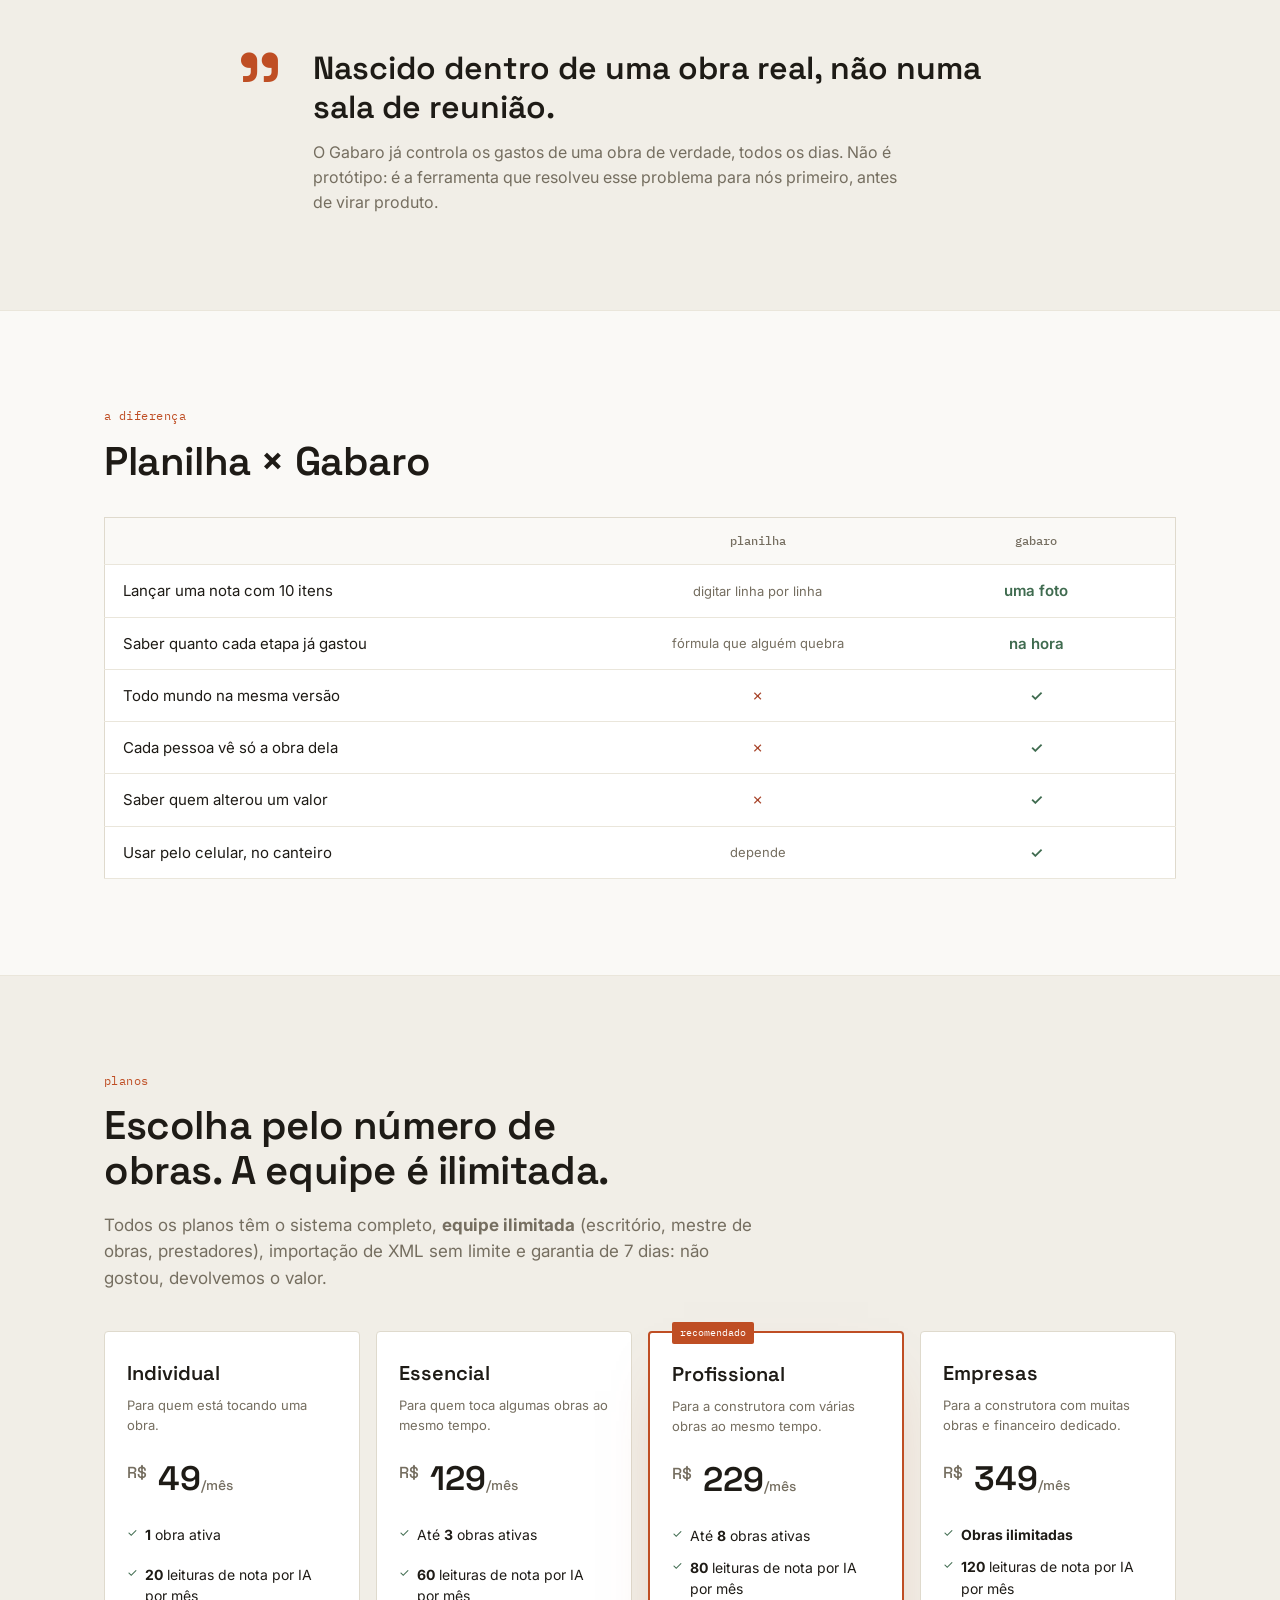
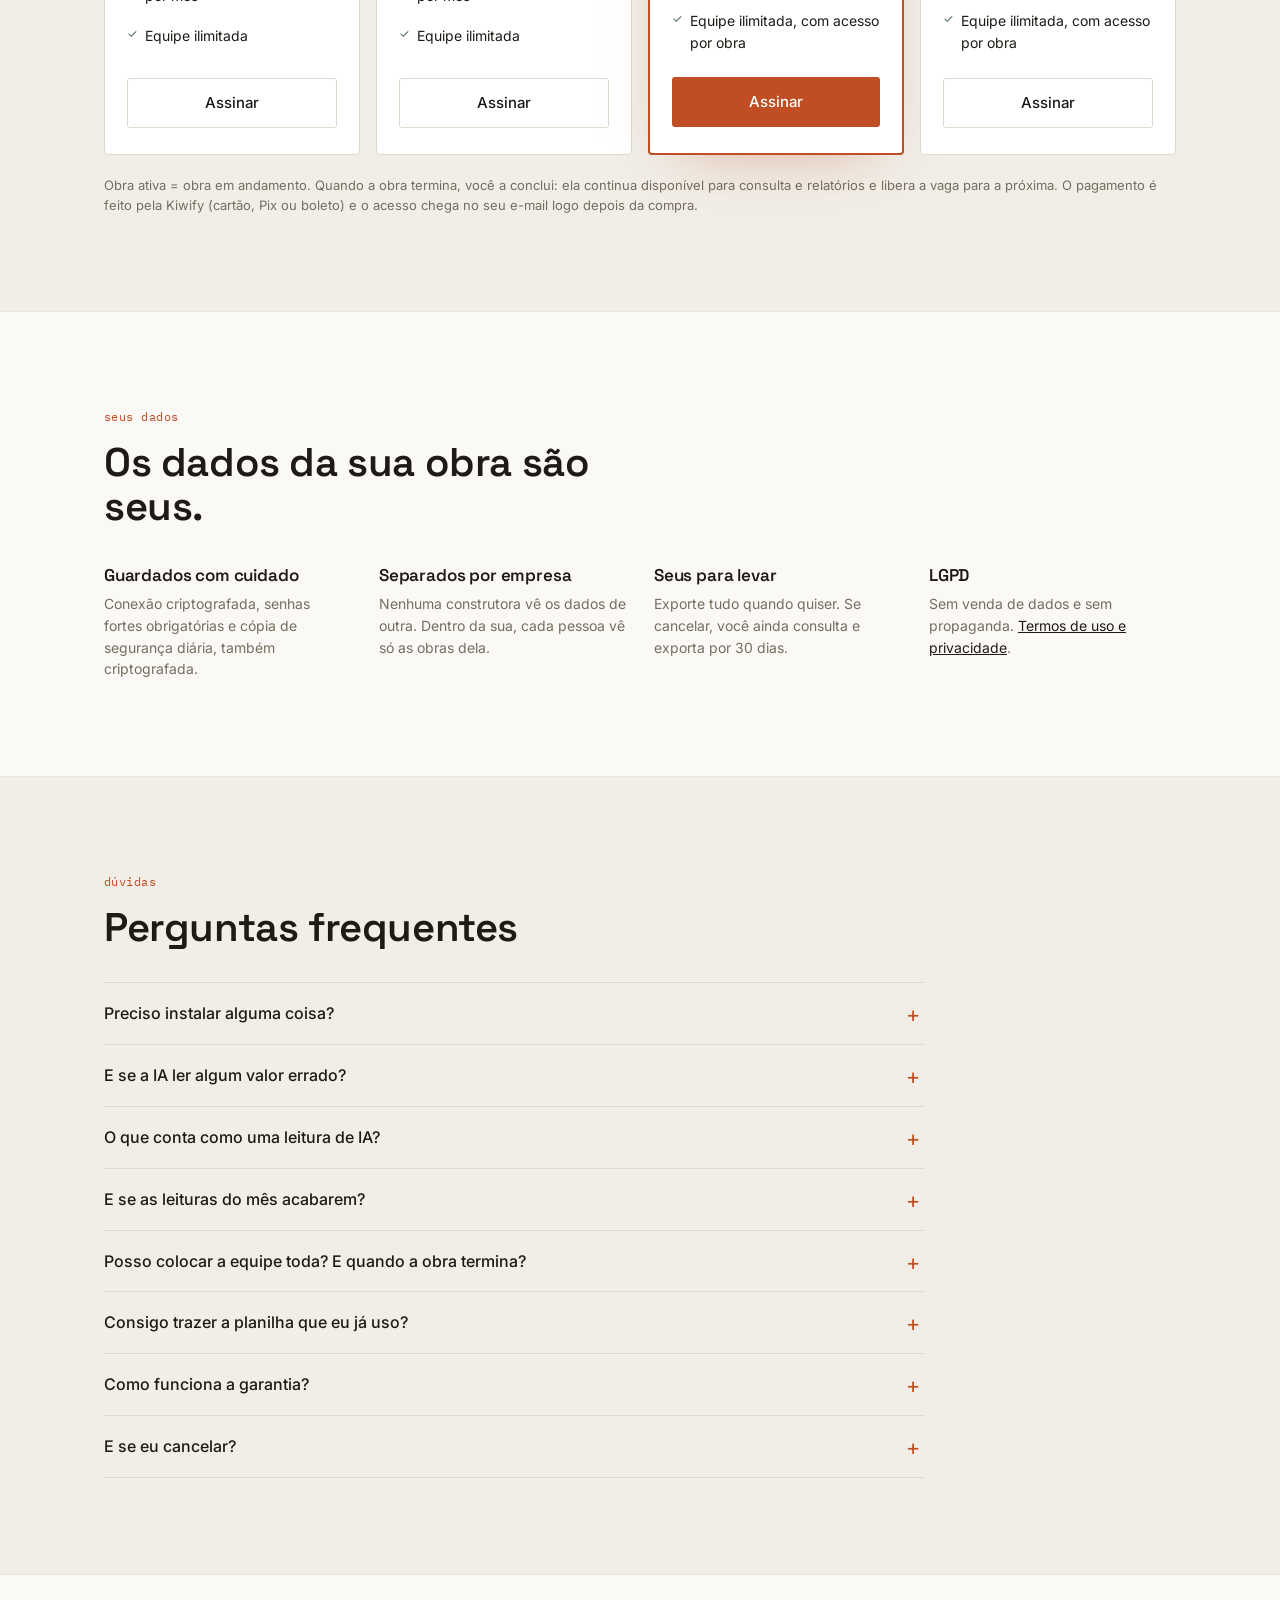
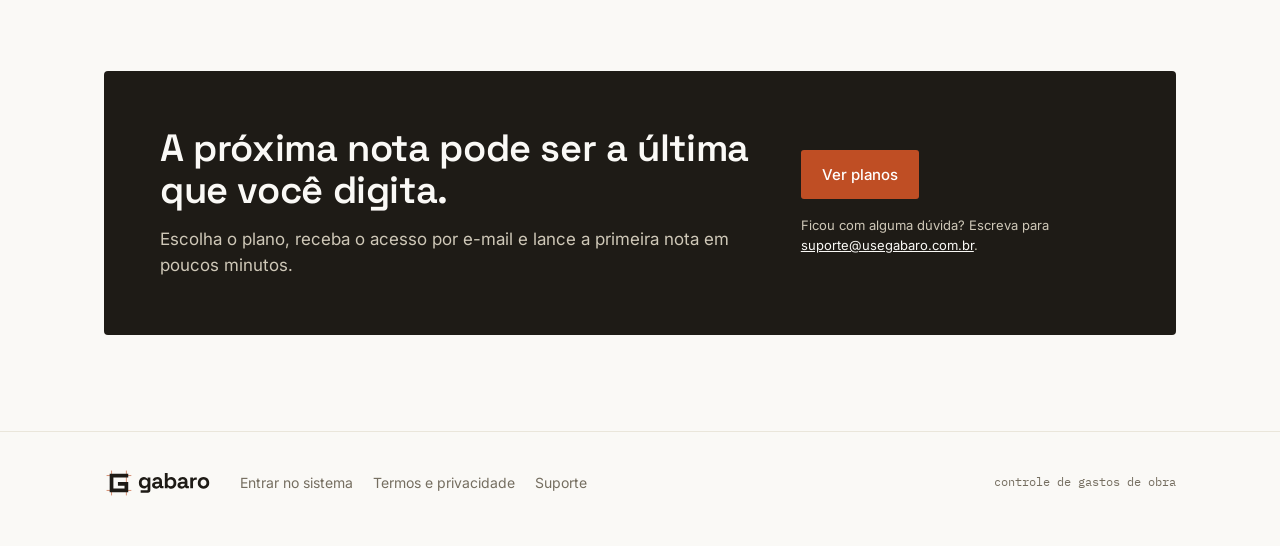
==== commit 903cc432: "chore: e-mail de suporte no dominio proprio Co-Authored-By: Claude Opus 5.5 <noreply@anthropic.com>" ====
--- a/index.html
+++ b/index.html
@@ -377,7 +377,7 @@
       </div>
       <div class="cta-final-acoes">
         <a href="#planos" class="btn btn-primary">Ver planos</a>
-        <p class="cta-contato">Ficou com alguma dúvida? Escreva para <a href="mailto:suporte.gabaro@gmail.com">suporte.gabaro@gmail.com</a>.</p>
+        <p class="cta-contato">Ficou com alguma dúvida? Escreva para <a href="mailto:suporte@usegabaro.com.br">suporte@usegabaro.com.br</a>.</p>
       </div>
     </div>
   </div>
@@ -391,7 +391,7 @@
     <div class="foot-links">
       <a href="https://app.gabaro.com.br">Entrar no sistema</a>
       <a href="https://app.gabaro.com.br/termos.html">Termos e privacidade</a>
-      <a href="mailto:suporte.gabaro@gmail.com">Suporte</a>
+      <a href="mailto:suporte@usegabaro.com.br">Suporte</a>
     </div>
     <span class="tag mono">controle de gastos de obra</span>
   </div>
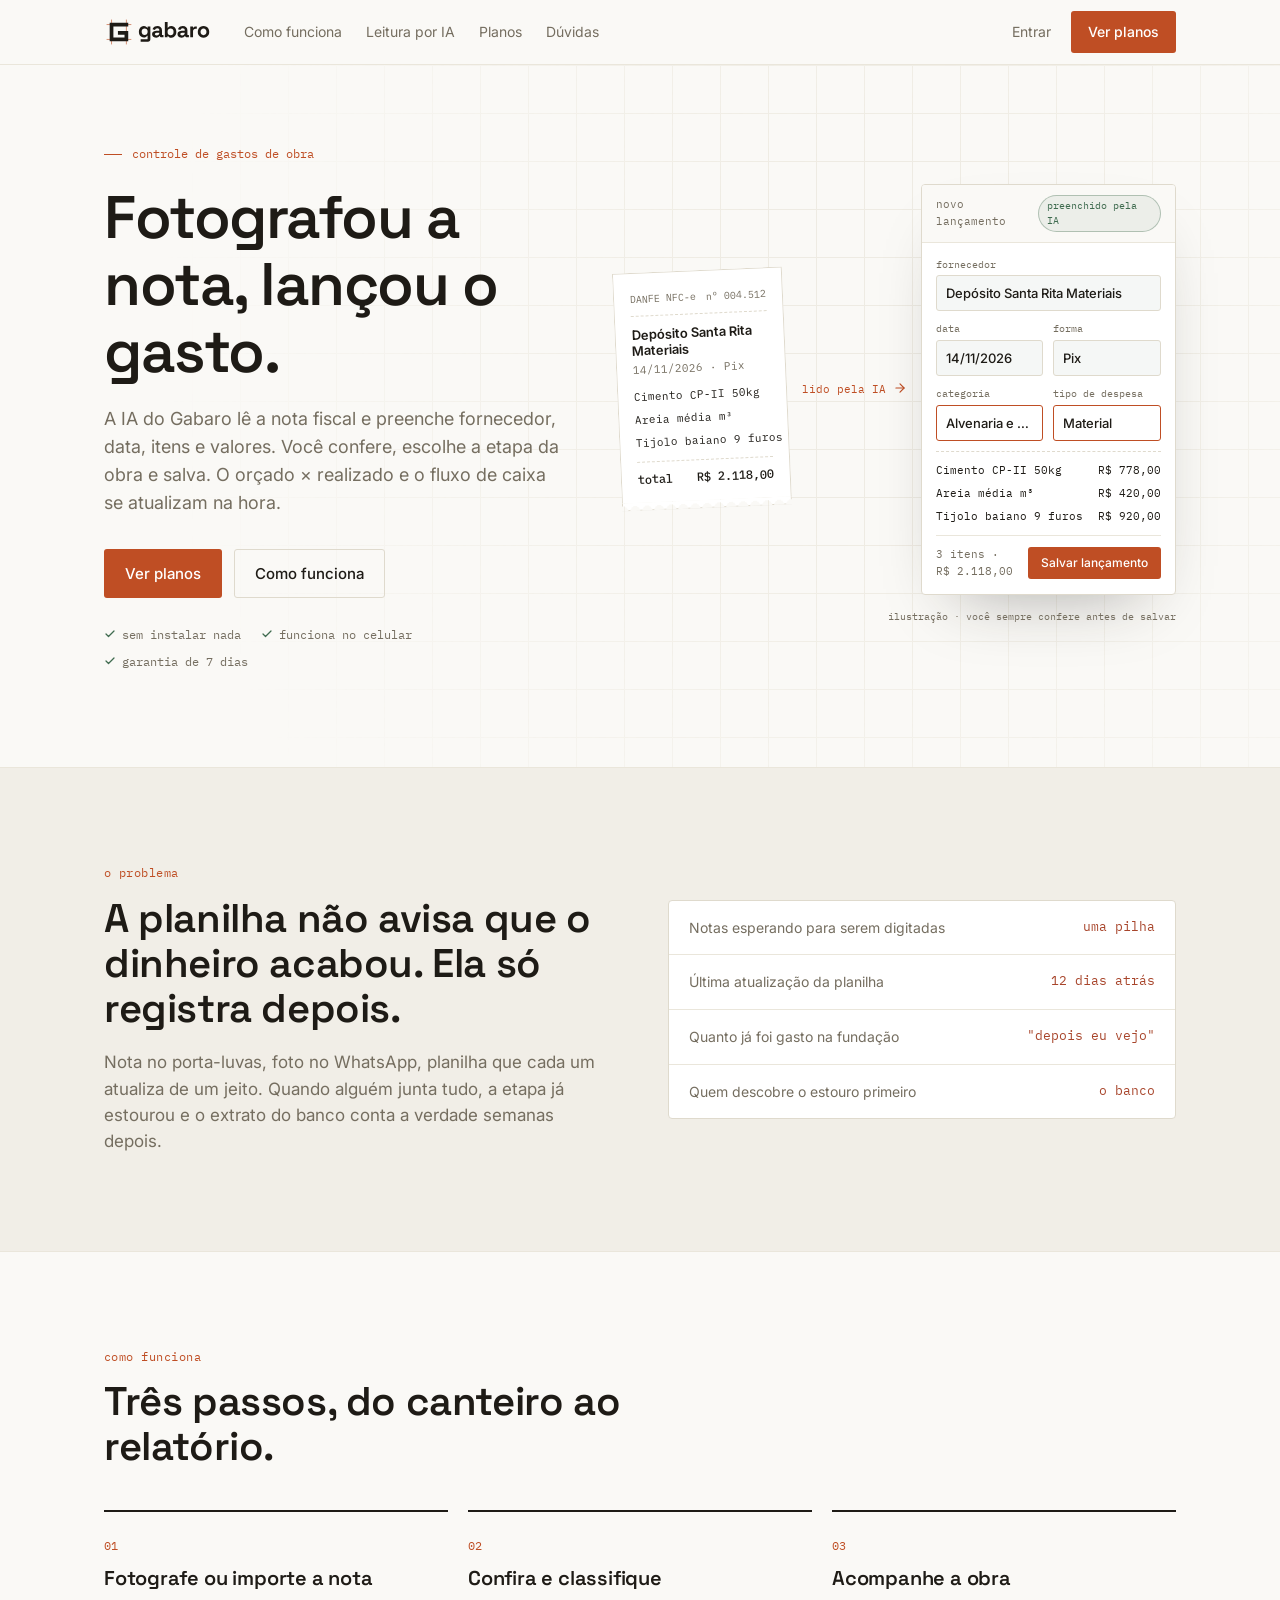
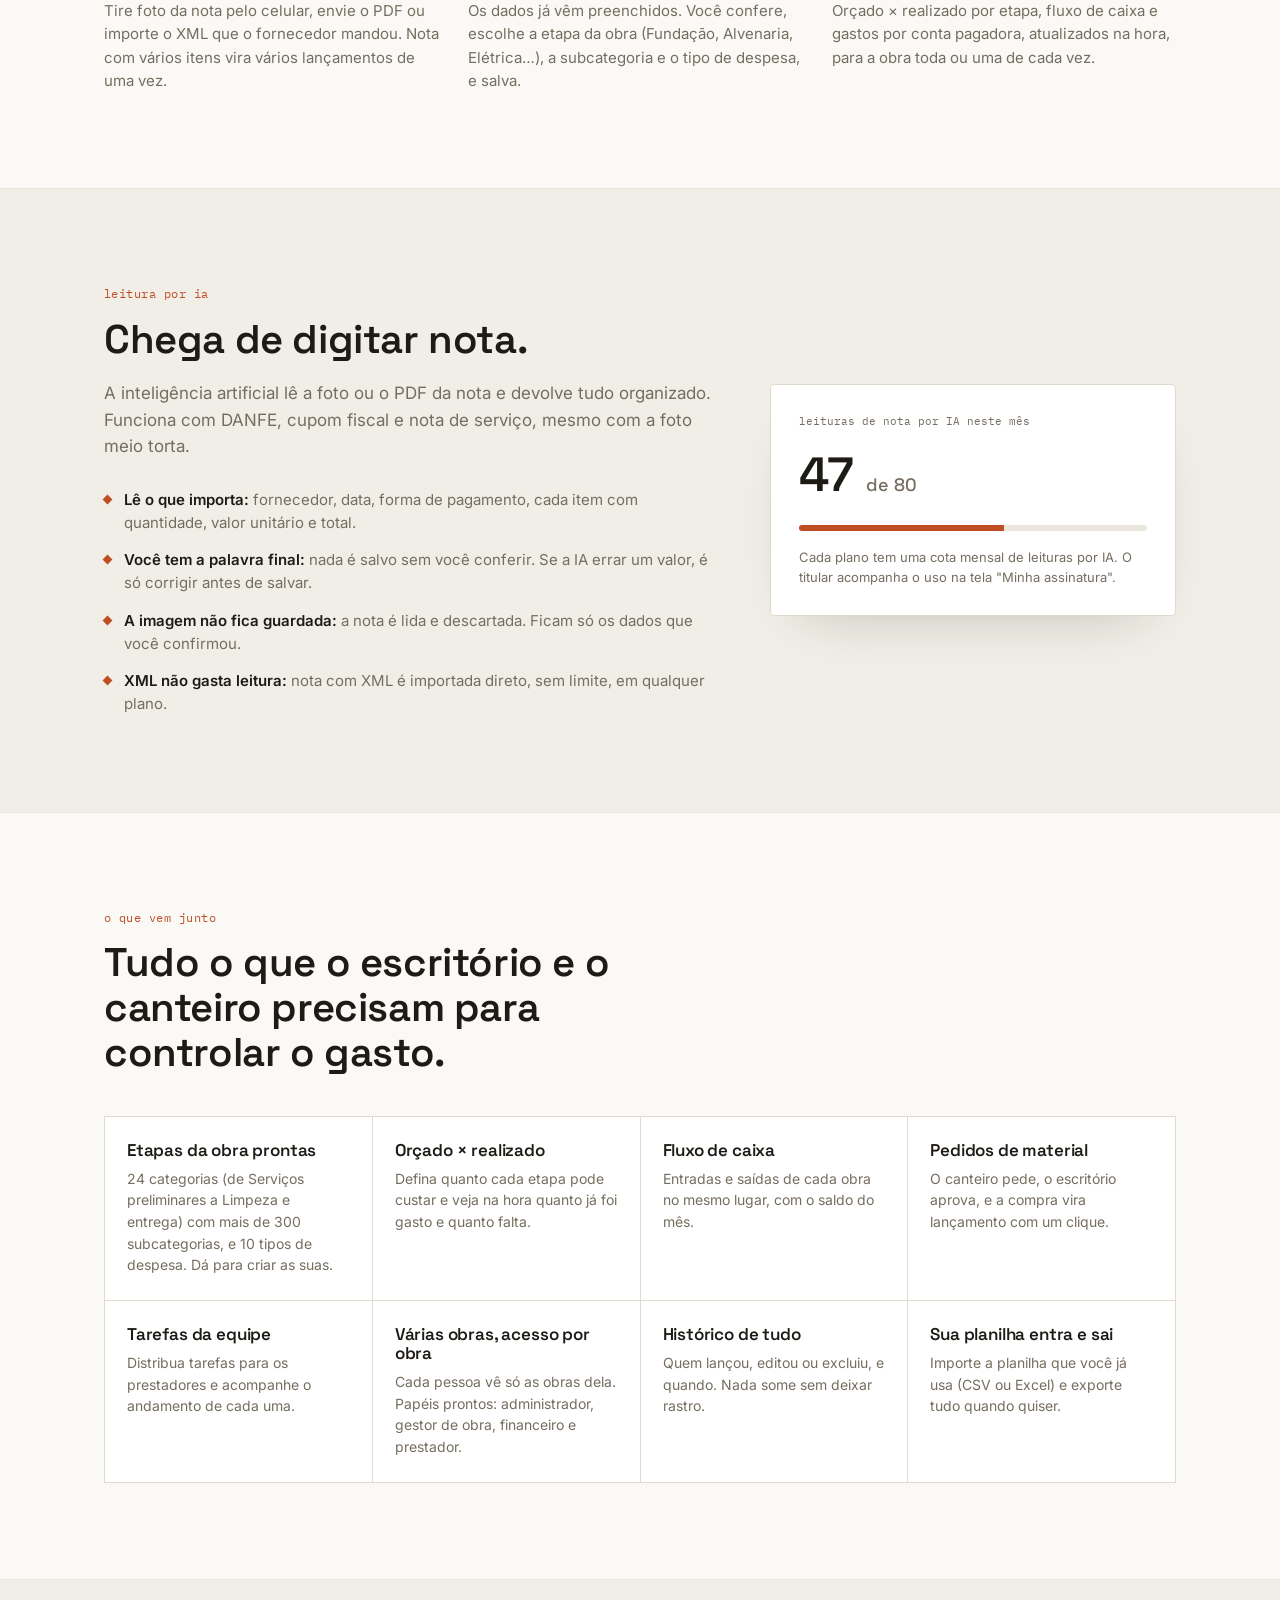
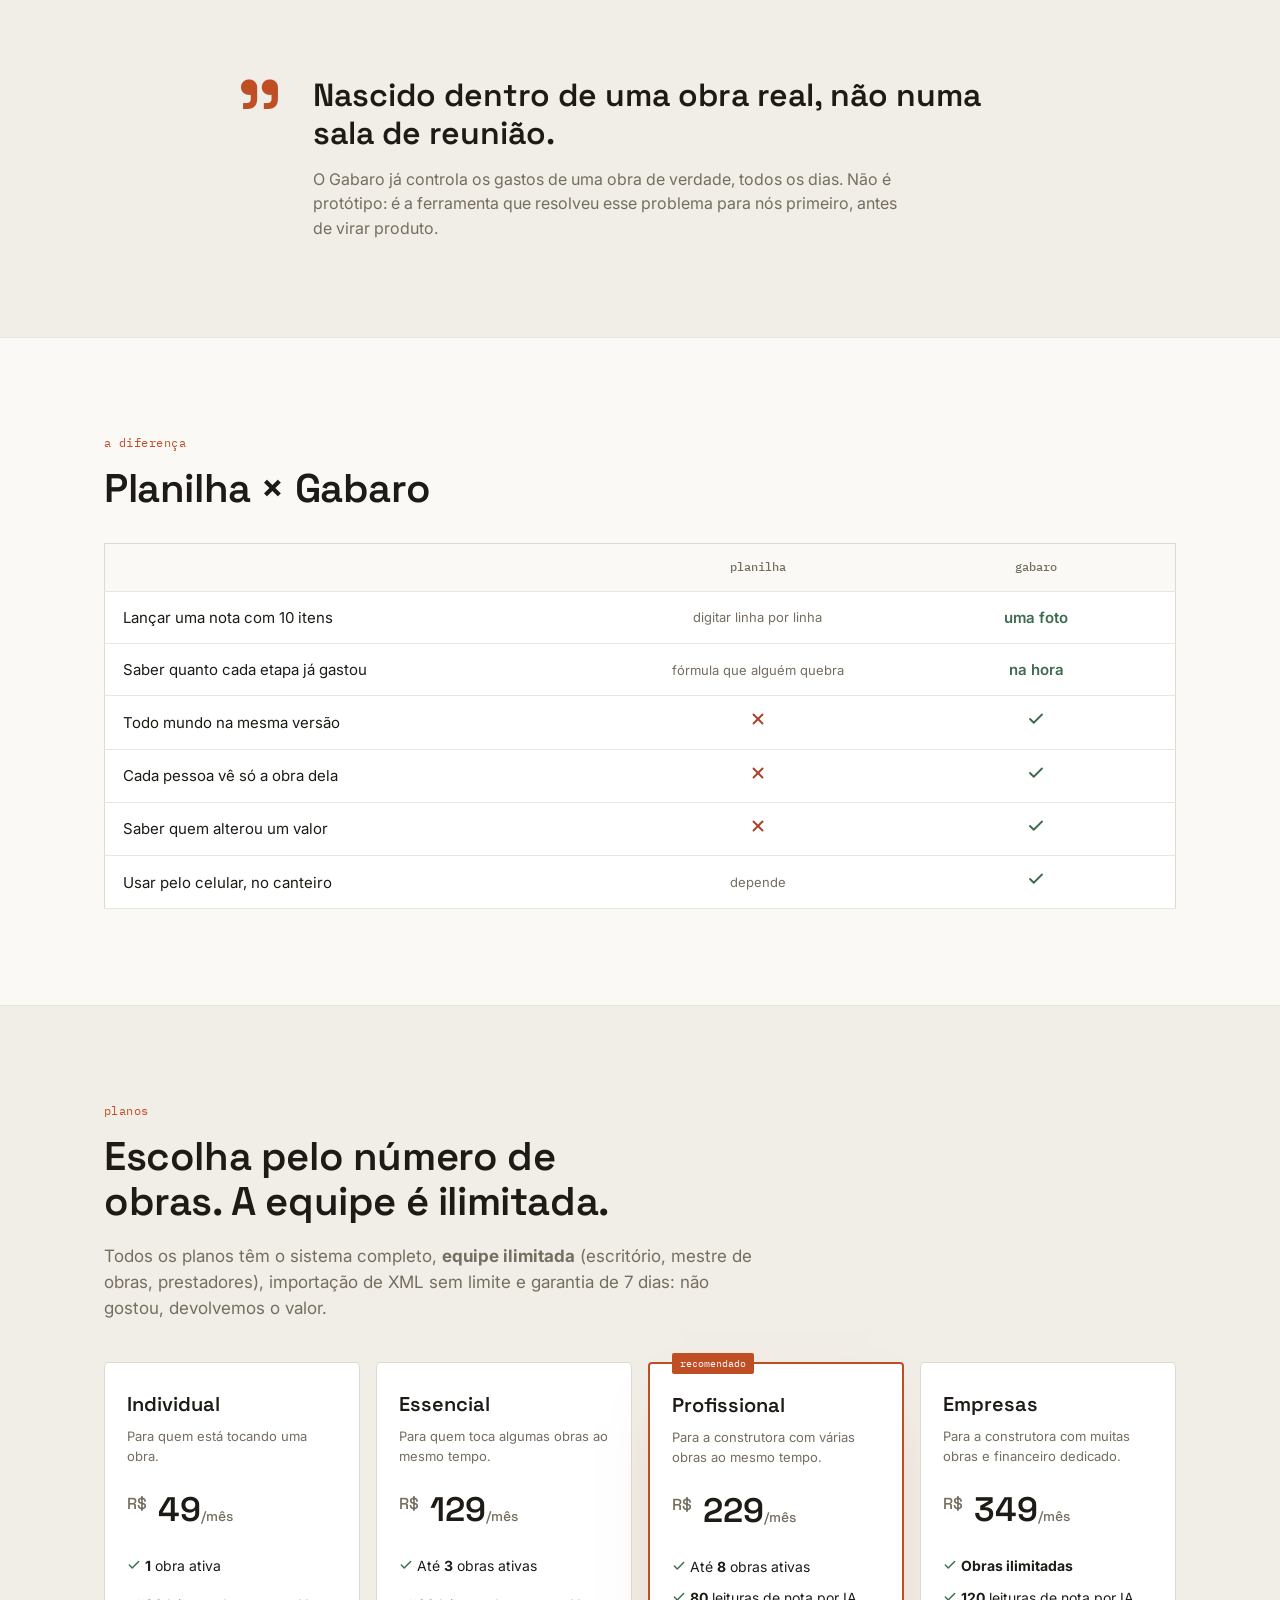
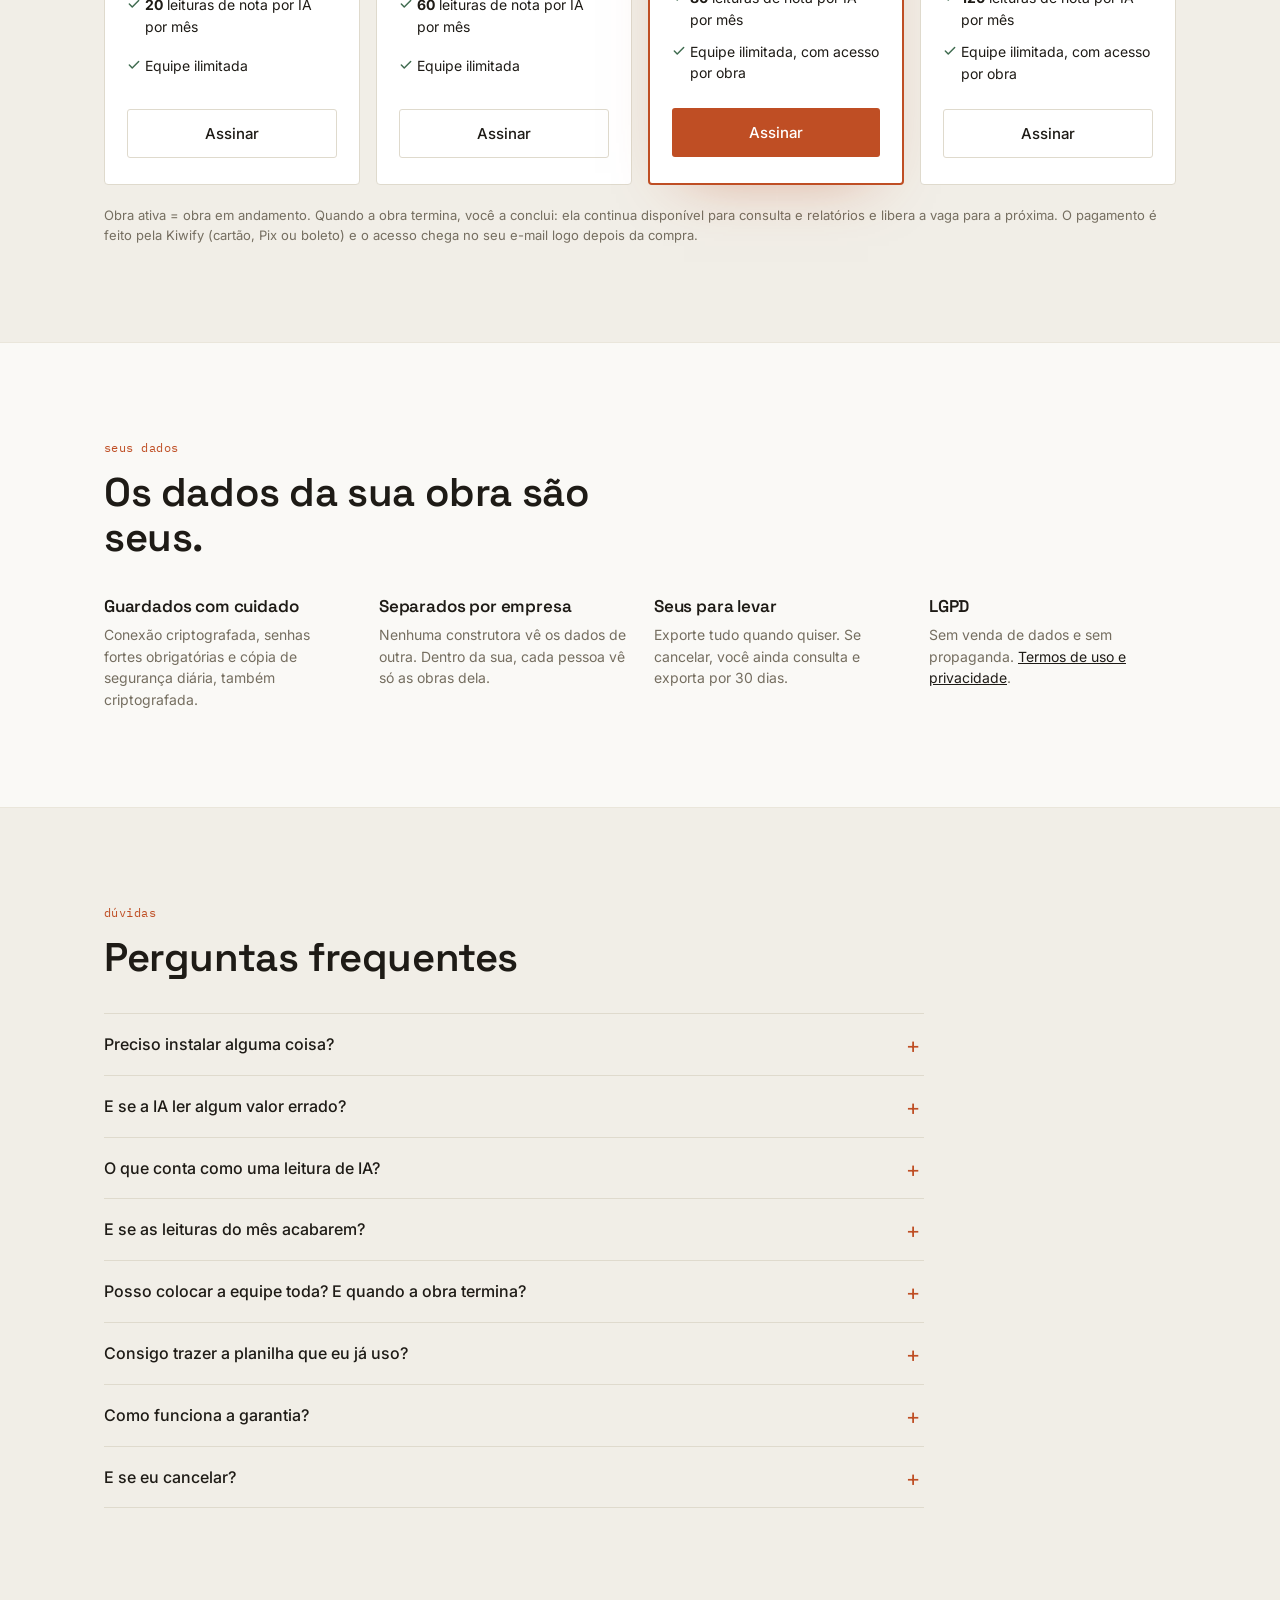
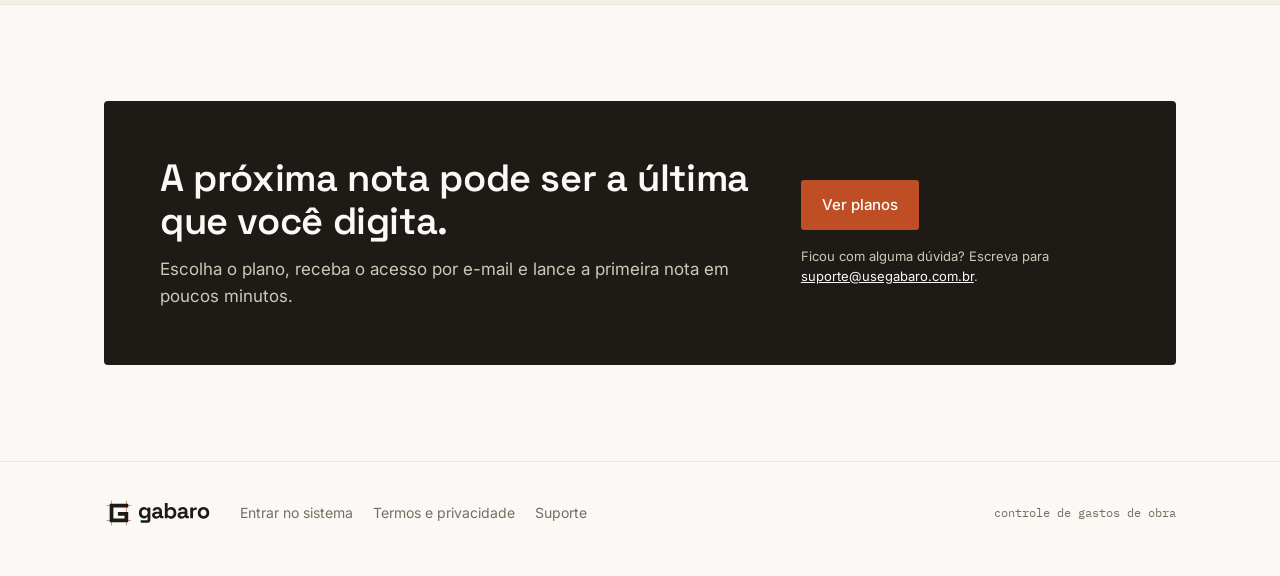
==== commit dbcf88c6: "style: troca simbolos de check, x e seta por icones desenhados (lucide) Co-Authored-By: Claude Opus " ====
--- a/index.html
+++ b/index.html
@@ -78,7 +78,7 @@
         <div class="scan" aria-hidden="true"></div>
       </div>
 
-      <div class="seta mono" aria-hidden="true">lido pela IA <span class="seta-ponta">→</span></div>
+      <div class="seta mono" aria-hidden="true">lido pela IA <span class="seta-ponta"><svg width="14" height="14" viewBox="0 0 24 24" fill="none" stroke="currentColor" stroke-width="2" stroke-linecap="round" stroke-linejoin="round" style="vertical-align:-2px"><path d="M5 12h14"/><path d="m12 5 7 7-7 7"/></svg></span></div>
 
       <div class="janela">
         <div class="janela-barra">
@@ -242,10 +242,10 @@
         <tbody>
           <tr><td>Lançar uma nota com 10 itens</td><td class="meh">digitar linha por linha</td><td class="yes">uma foto</td></tr>
           <tr><td>Saber quanto cada etapa já gastou</td><td class="meh">fórmula que alguém quebra</td><td class="yes">na hora</td></tr>
-          <tr><td>Todo mundo na mesma versão</td><td class="no">✗</td><td class="yes">✓</td></tr>
-          <tr><td>Cada pessoa vê só a obra dela</td><td class="no">✗</td><td class="yes">✓</td></tr>
-          <tr><td>Saber quem alterou um valor</td><td class="no">✗</td><td class="yes">✓</td></tr>
-          <tr><td>Usar pelo celular, no canteiro</td><td class="meh">depende</td><td class="yes">✓</td></tr>
+          <tr><td>Todo mundo na mesma versão</td><td class="no"><svg width="18" height="18" viewBox="0 0 24 24" fill="none" stroke="currentColor" stroke-width="2.5" stroke-linecap="round" stroke-linejoin="round" aria-label="não"><path d="M18 6 6 18"/><path d="m6 6 12 12"/></svg></td><td class="yes"><svg width="18" height="18" viewBox="0 0 24 24" fill="none" stroke="currentColor" stroke-width="2.5" stroke-linecap="round" stroke-linejoin="round" aria-label="sim"><path d="M20 6 9 17l-5-5"/></svg></td></tr>
+          <tr><td>Cada pessoa vê só a obra dela</td><td class="no"><svg width="18" height="18" viewBox="0 0 24 24" fill="none" stroke="currentColor" stroke-width="2.5" stroke-linecap="round" stroke-linejoin="round" aria-label="não"><path d="M18 6 6 18"/><path d="m6 6 12 12"/></svg></td><td class="yes"><svg width="18" height="18" viewBox="0 0 24 24" fill="none" stroke="currentColor" stroke-width="2.5" stroke-linecap="round" stroke-linejoin="round" aria-label="sim"><path d="M20 6 9 17l-5-5"/></svg></td></tr>
+          <tr><td>Saber quem alterou um valor</td><td class="no"><svg width="18" height="18" viewBox="0 0 24 24" fill="none" stroke="currentColor" stroke-width="2.5" stroke-linecap="round" stroke-linejoin="round" aria-label="não"><path d="M18 6 6 18"/><path d="m6 6 12 12"/></svg></td><td class="yes"><svg width="18" height="18" viewBox="0 0 24 24" fill="none" stroke="currentColor" stroke-width="2.5" stroke-linecap="round" stroke-linejoin="round" aria-label="sim"><path d="M20 6 9 17l-5-5"/></svg></td></tr>
+          <tr><td>Usar pelo celular, no canteiro</td><td class="meh">depende</td><td class="yes"><svg width="18" height="18" viewBox="0 0 24 24" fill="none" stroke="currentColor" stroke-width="2.5" stroke-linecap="round" stroke-linejoin="round" aria-label="sim"><path d="M20 6 9 17l-5-5"/></svg></td></tr>
         </tbody>
       </table>
     </div>
--- a/style.css
+++ b/style.css
@@ -144,9 +144,9 @@
 .sub { font-size: 18px; color: var(--mut); max-width: 46ch; margin-bottom: 32px; }
 .hero-ctas { display: flex; gap: 12px; flex-wrap: wrap; margin-bottom: 28px; }
 .hero-selos { list-style: none; padding: 0; margin: 0; display: flex; flex-wrap: wrap; gap: 8px 20px; font-size: 12px; color: var(--mut); }
-.hero-selos li::before { content: '✓'; color: var(--ok); margin-right: 6px; }
-
-/* ilustração da nota → lançamento */
+.hero-selos li::before { content: ''; display: inline-block; width: 12px; height: 12px; margin-right: 6px; vertical-align: -1px; background: url("data:image/svg+xml,%3Csvg xmlns='http://www.w3.org/2000/svg' viewBox='0 0 24 24' fill='none' stroke='%233F6B4F' stroke-width='2.5' stroke-linecap='round' stroke-linejoin='round'%3E%3Cpath d='M20 6 9 17l-5-5'/%3E%3C/svg%3E") no-repeat center / contain; }
+
+/* ilustração: da nota ao lançamento */
 .demo {
   display: grid;
   grid-template-columns: minmax(0, 0.8fr) auto minmax(0, 1.2fr);
@@ -292,7 +292,7 @@
 .plano-preco small { font-size: 16px; font-weight: 500; color: var(--mut); vertical-align: 12px; margin-right: 2px; }
 .plano-lista { list-style: none; padding: 0; margin: 0 0 24px; display: grid; gap: 10px; font-size: 14px; flex: 1; }
 .plano-lista li { padding-left: 18px; position: relative; }
-.plano-lista li::before { content: '✓'; position: absolute; left: 0; color: var(--ok); font-size: 12px; }
+.plano-lista li::before { content: ''; width: 14px; height: 14px; top: 3px; background: url("data:image/svg+xml,%3Csvg xmlns='http://www.w3.org/2000/svg' viewBox='0 0 24 24' fill='none' stroke='%233F6B4F' stroke-width='2.5' stroke-linecap='round' stroke-linejoin='round'%3E%3Cpath d='M20 6 9 17l-5-5'/%3E%3C/svg%3E") no-repeat center / contain; position: absolute; left: 0; color: var(--ok); font-size: 12px; }
 .plano .btn { width: 100%; }
 .planos-nota { margin-top: 20px; font-size: 13px; color: var(--mut); }
 
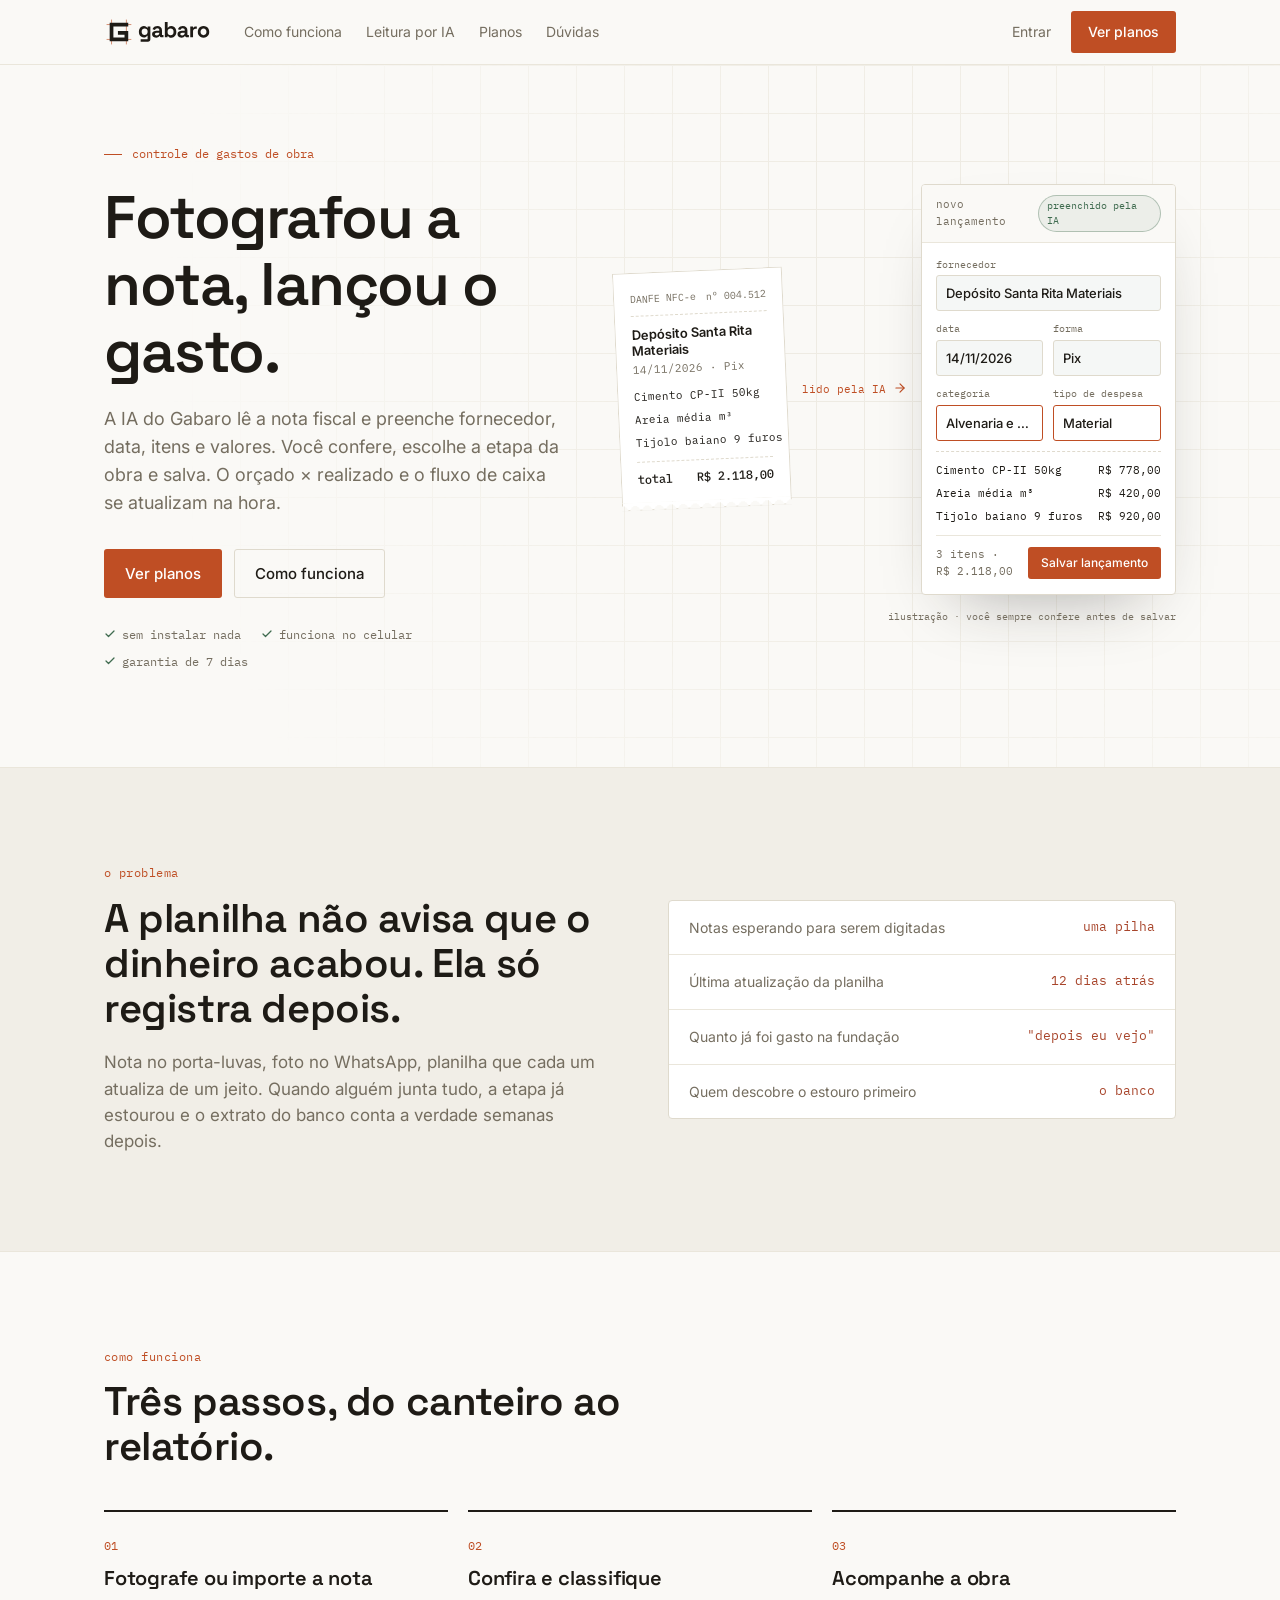
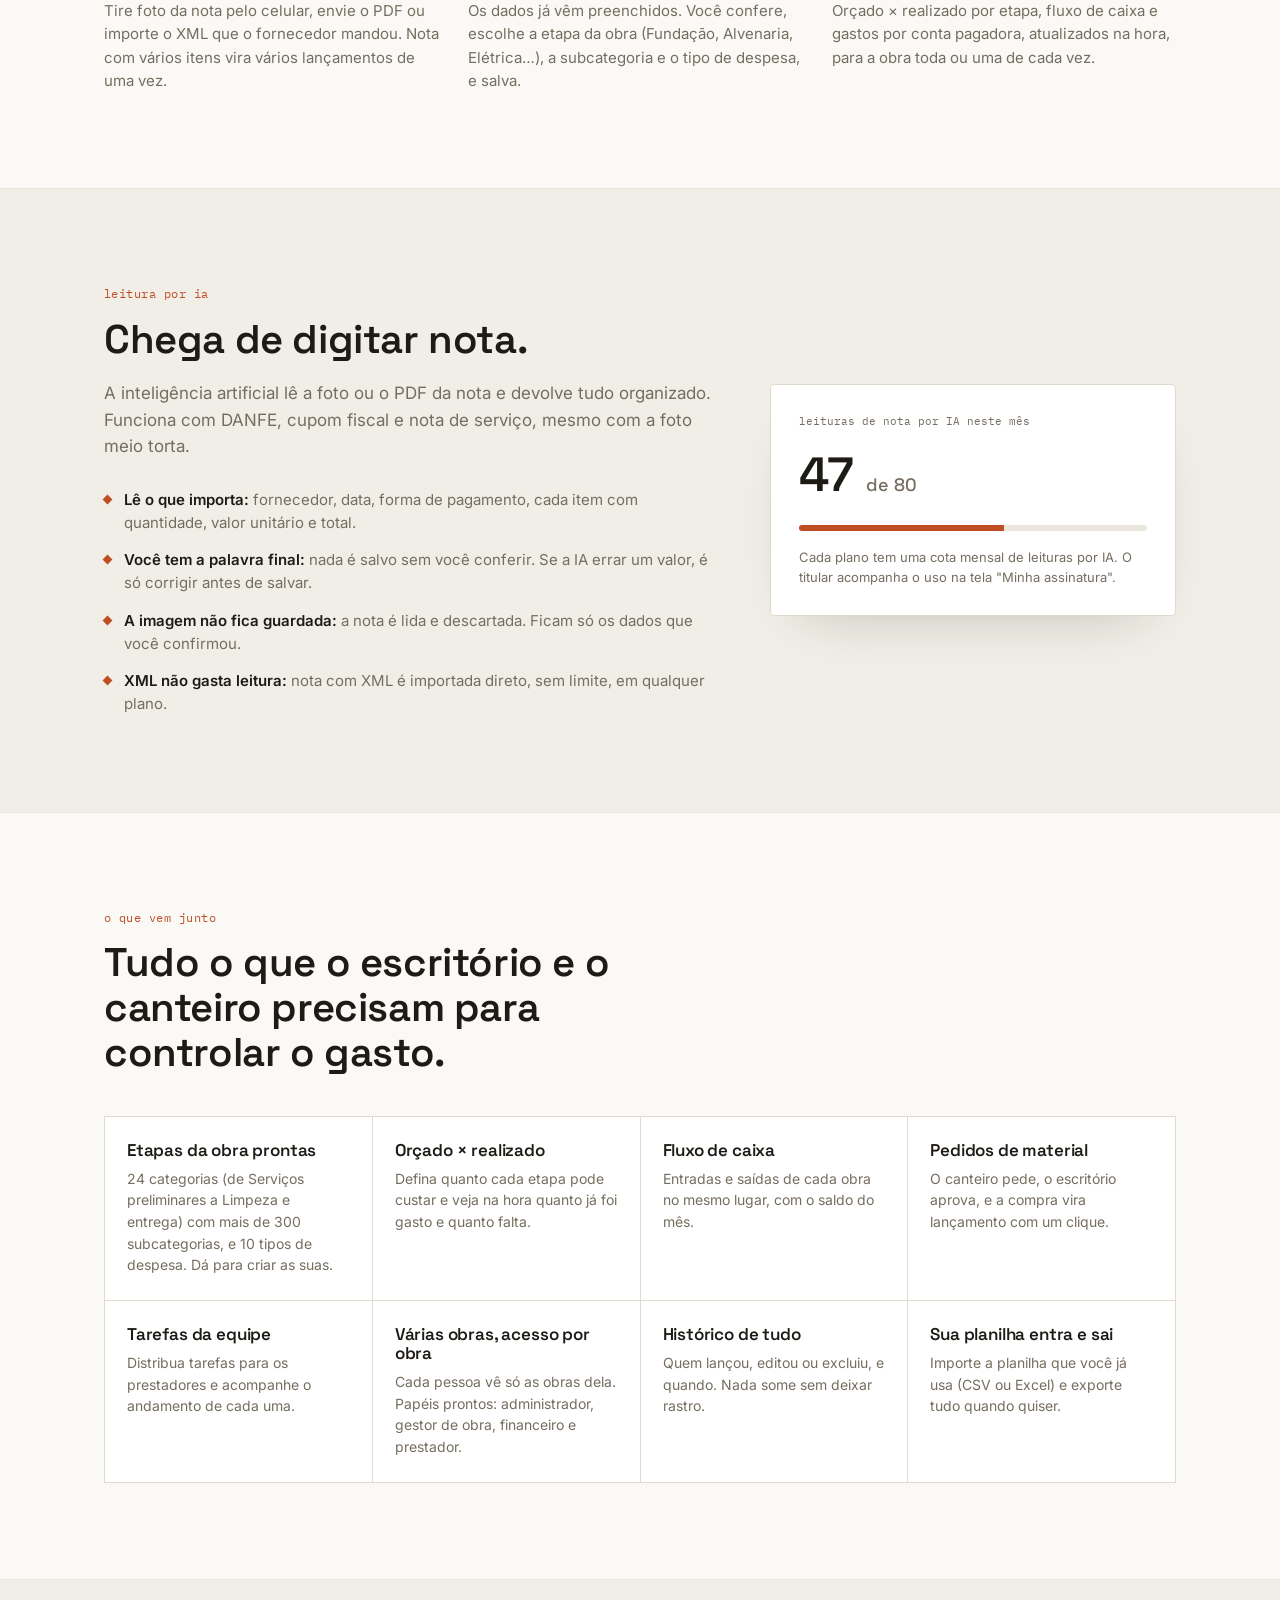
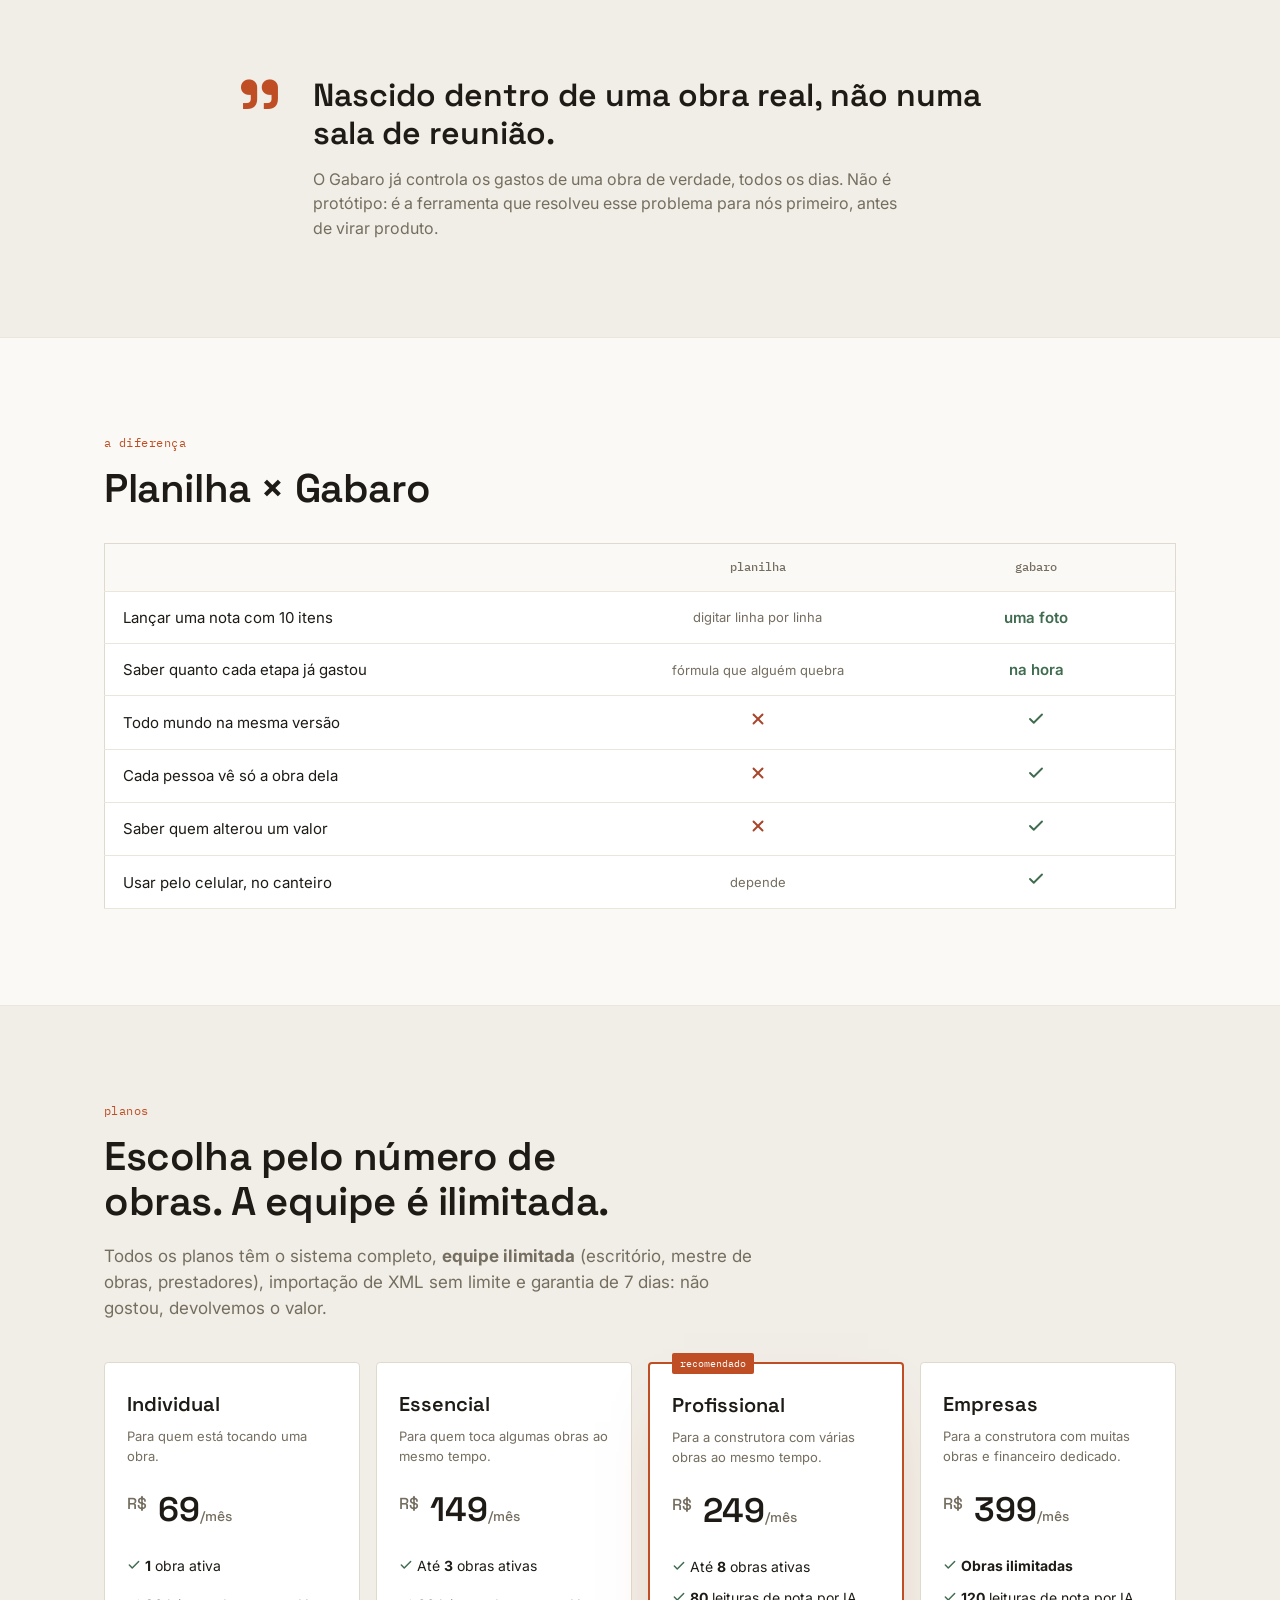
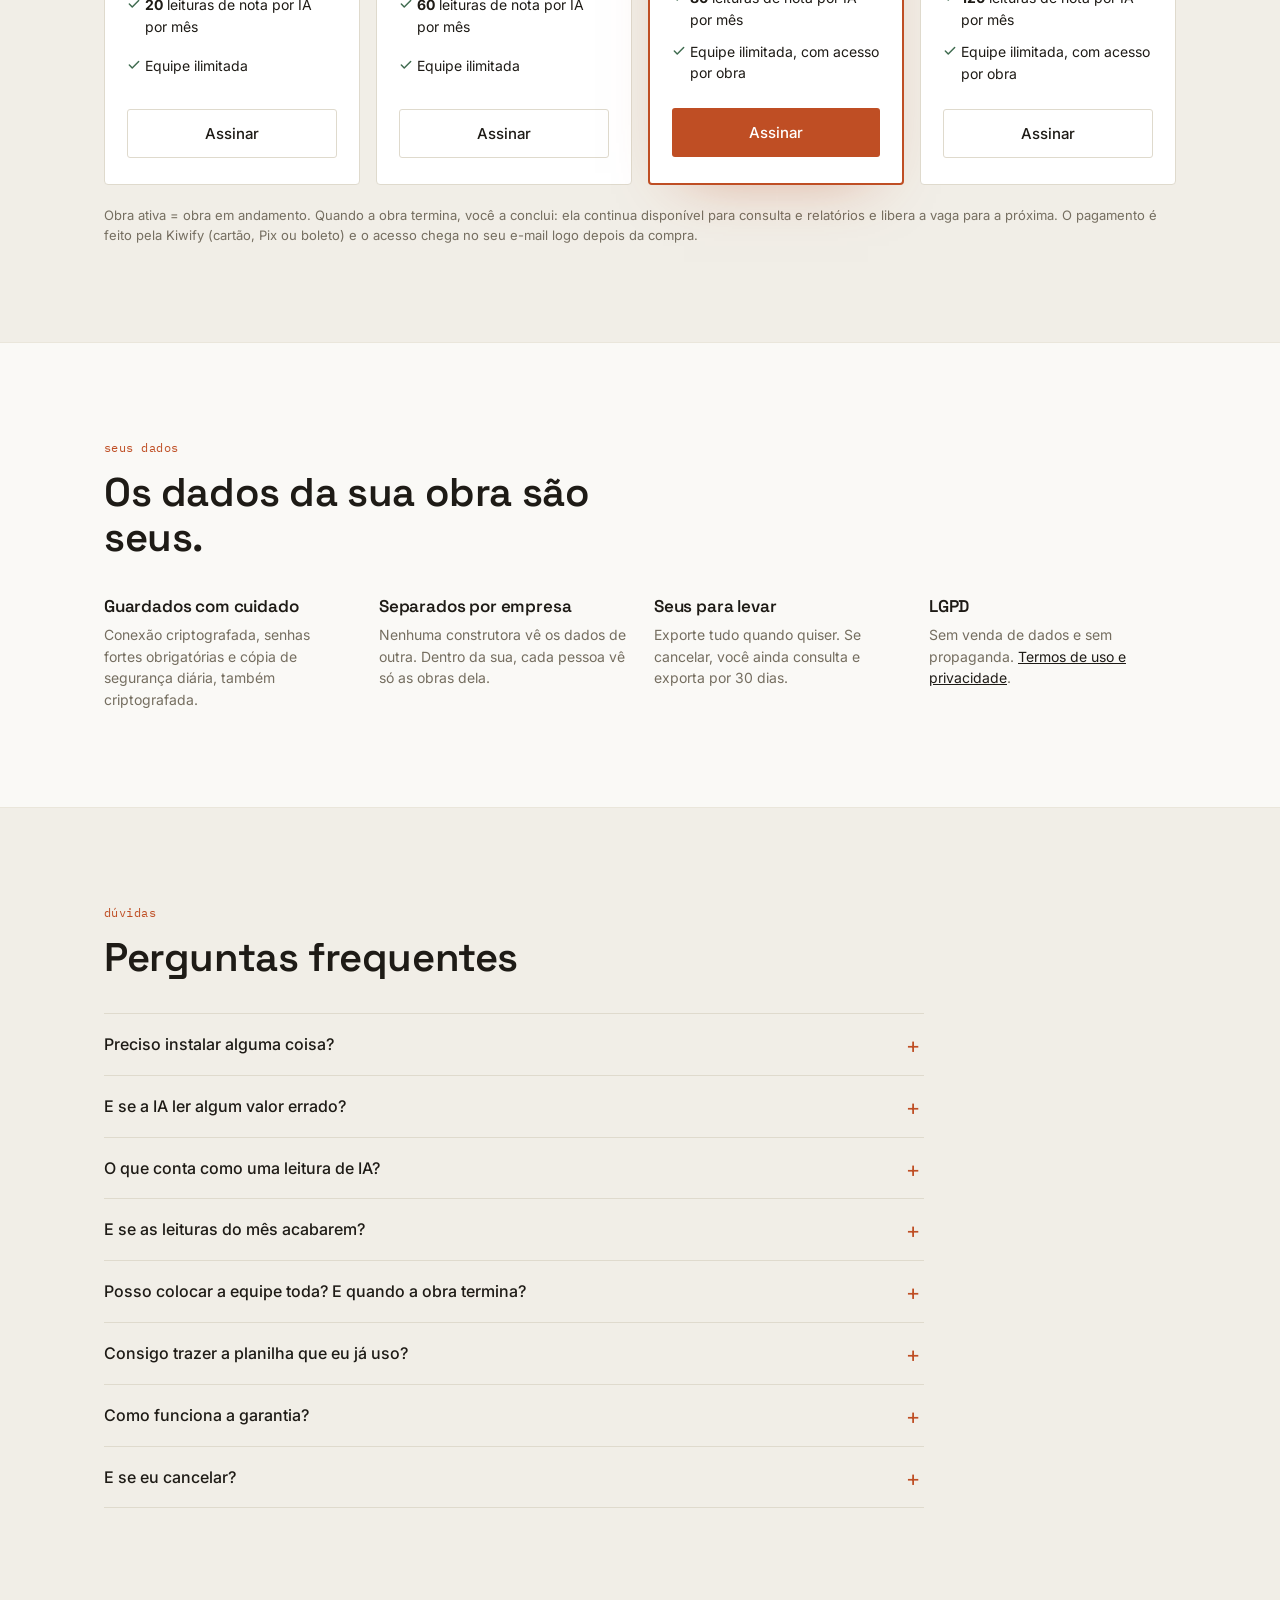
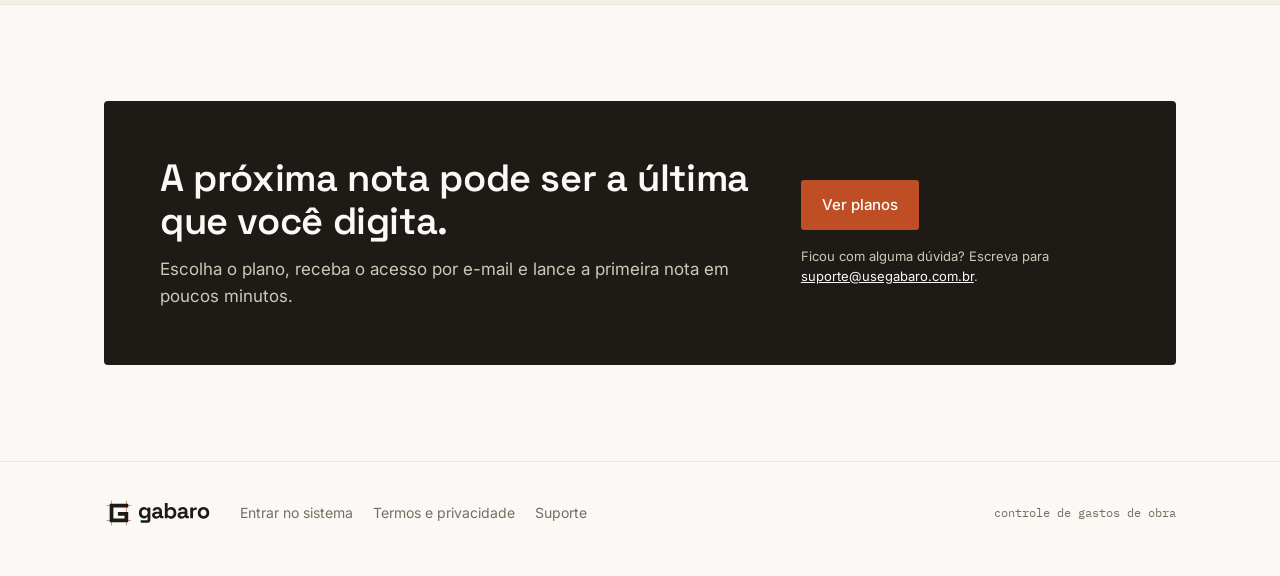
==== commit 0f97f56e: "feat: precos definitivos dos planos e endereco do sistema no dominio novo - Individual 69, Essencial" ====
--- a/index.html
+++ b/index.html
@@ -18,11 +18,10 @@
 
 <!--
   PREENCHER ANTES DE PUBLICAR (procure por "PREENCHER"):
-  - preços dos planos: FICTÍCIOS (49 / 129 / 229 / 349) até o levantamento de custos
+  - preços dos planos: definidos em 2026-11-28 (69 / 149 / 249 / 399); conferir se a Kiwify cobra o mesmo
   - links da Kiwify: na ordem Individual, Essencial, Profissional, Empresas (conferir;
-    o checkout não mostra o nome do plano e os preços lá também são fictícios)
-  - leituras de IA por plano: números provisórios até a medição com notas reais
-  - endereço do sistema: https://app.gabaro.com.br (trocar se o domínio for outro)
+    o checkout precisa mostrar o nome do plano e cobrar estes mesmos preços)
+  - endereço do sistema: https://app.usegabaro.com.br
 -->
 
 <header>
@@ -35,7 +34,7 @@
       <a href="#duvidas">Dúvidas</a>
     </nav>
     <div class="nav-acoes">
-      <a href="https://app.gabaro.com.br" class="nav-entrar">Entrar</a>
+      <a href="https://app.usegabaro.com.br" class="nav-entrar">Entrar</a>
       <a href="#planos" class="btn btn-primary">Ver planos</a>
     </div>
   </div>
@@ -259,12 +258,12 @@
     <h2 class="section-title">Escolha pelo número de obras. A equipe é ilimitada.</h2>
     <p class="lede">Todos os planos têm o sistema completo, <b>equipe ilimitada</b> (escritório, mestre de obras, prestadores), importação de XML sem limite e garantia de 7 dias: não gostou, devolvemos o valor.</p>
 
-    <!-- PREENCHER: preços fictícios, conferir os links da Kiwify, cotas de IA definitivas -->
+    <!-- Preços de 2026-11-28. PREENCHER: conferir os links da Kiwify (mesmo plano e mesmo preço) -->
     <div class="planos">
       <div class="plano">
         <div class="plano-nome">Individual</div>
         <p class="plano-para">Para quem está tocando uma obra.</p>
-        <div class="plano-preco display"><small>R$</small> 49<span>/mês</span></div>
+        <div class="plano-preco display"><small>R$</small> 69<span>/mês</span></div>
         <ul class="plano-lista">
           <li><b>1</b> obra ativa</li>
           <li><b>20</b> leituras de nota por IA por mês</li>
@@ -275,7 +274,7 @@
       <div class="plano">
         <div class="plano-nome">Essencial</div>
         <p class="plano-para">Para quem toca algumas obras ao mesmo tempo.</p>
-        <div class="plano-preco display"><small>R$</small> 129<span>/mês</span></div>
+        <div class="plano-preco display"><small>R$</small> 149<span>/mês</span></div>
         <ul class="plano-lista">
           <li>Até <b>3</b> obras ativas</li>
           <li><b>60</b> leituras de nota por IA por mês</li>
@@ -287,7 +286,7 @@
         <div class="plano-selo mono">recomendado</div>
         <div class="plano-nome">Profissional</div>
         <p class="plano-para">Para a construtora com várias obras ao mesmo tempo.</p>
-        <div class="plano-preco display"><small>R$</small> 229<span>/mês</span></div>
+        <div class="plano-preco display"><small>R$</small> 249<span>/mês</span></div>
         <ul class="plano-lista">
           <li>Até <b>8</b> obras ativas</li>
           <li><b>80</b> leituras de nota por IA por mês</li>
@@ -298,7 +297,7 @@
       <div class="plano">
         <div class="plano-nome">Empresas</div>
         <p class="plano-para">Para a construtora com muitas obras e financeiro dedicado.</p>
-        <div class="plano-preco display"><small>R$</small> 349<span>/mês</span></div>
+        <div class="plano-preco display"><small>R$</small> 399<span>/mês</span></div>
         <ul class="plano-lista">
           <li><b>Obras ilimitadas</b></li>
           <li><b>120</b> leituras de nota por IA por mês</li>
@@ -320,7 +319,7 @@
       <div><h3>Guardados com cuidado</h3><p>Conexão criptografada, senhas fortes obrigatórias e cópia de segurança diária, também criptografada.</p></div>
       <div><h3>Separados por empresa</h3><p>Nenhuma construtora vê os dados de outra. Dentro da sua, cada pessoa vê só as obras dela.</p></div>
       <div><h3>Seus para levar</h3><p>Exporte tudo quando quiser. Se cancelar, você ainda consulta e exporta por 30 dias.</p></div>
-      <div><h3>LGPD</h3><p>Sem venda de dados e sem propaganda. <a href="https://app.gabaro.com.br/termos.html">Termos de uso e privacidade</a>.</p></div>
+      <div><h3>LGPD</h3><p>Sem venda de dados e sem propaganda. <a href="https://app.usegabaro.com.br/termos.html">Termos de uso e privacidade</a>.</p></div>
     </div>
   </div>
 </section>
@@ -389,8 +388,8 @@
   <div class="wrap foot-row">
     <a href="#topo" class="logo"><img src="gabaro-logo.svg" alt="Gabaro" class="logo-img"></a>
     <div class="foot-links">
-      <a href="https://app.gabaro.com.br">Entrar no sistema</a>
-      <a href="https://app.gabaro.com.br/termos.html">Termos e privacidade</a>
+      <a href="https://app.usegabaro.com.br">Entrar no sistema</a>
+      <a href="https://app.usegabaro.com.br/termos.html">Termos e privacidade</a>
       <a href="mailto:suporte@usegabaro.com.br">Suporte</a>
     </div>
     <span class="tag mono">controle de gastos de obra</span>
